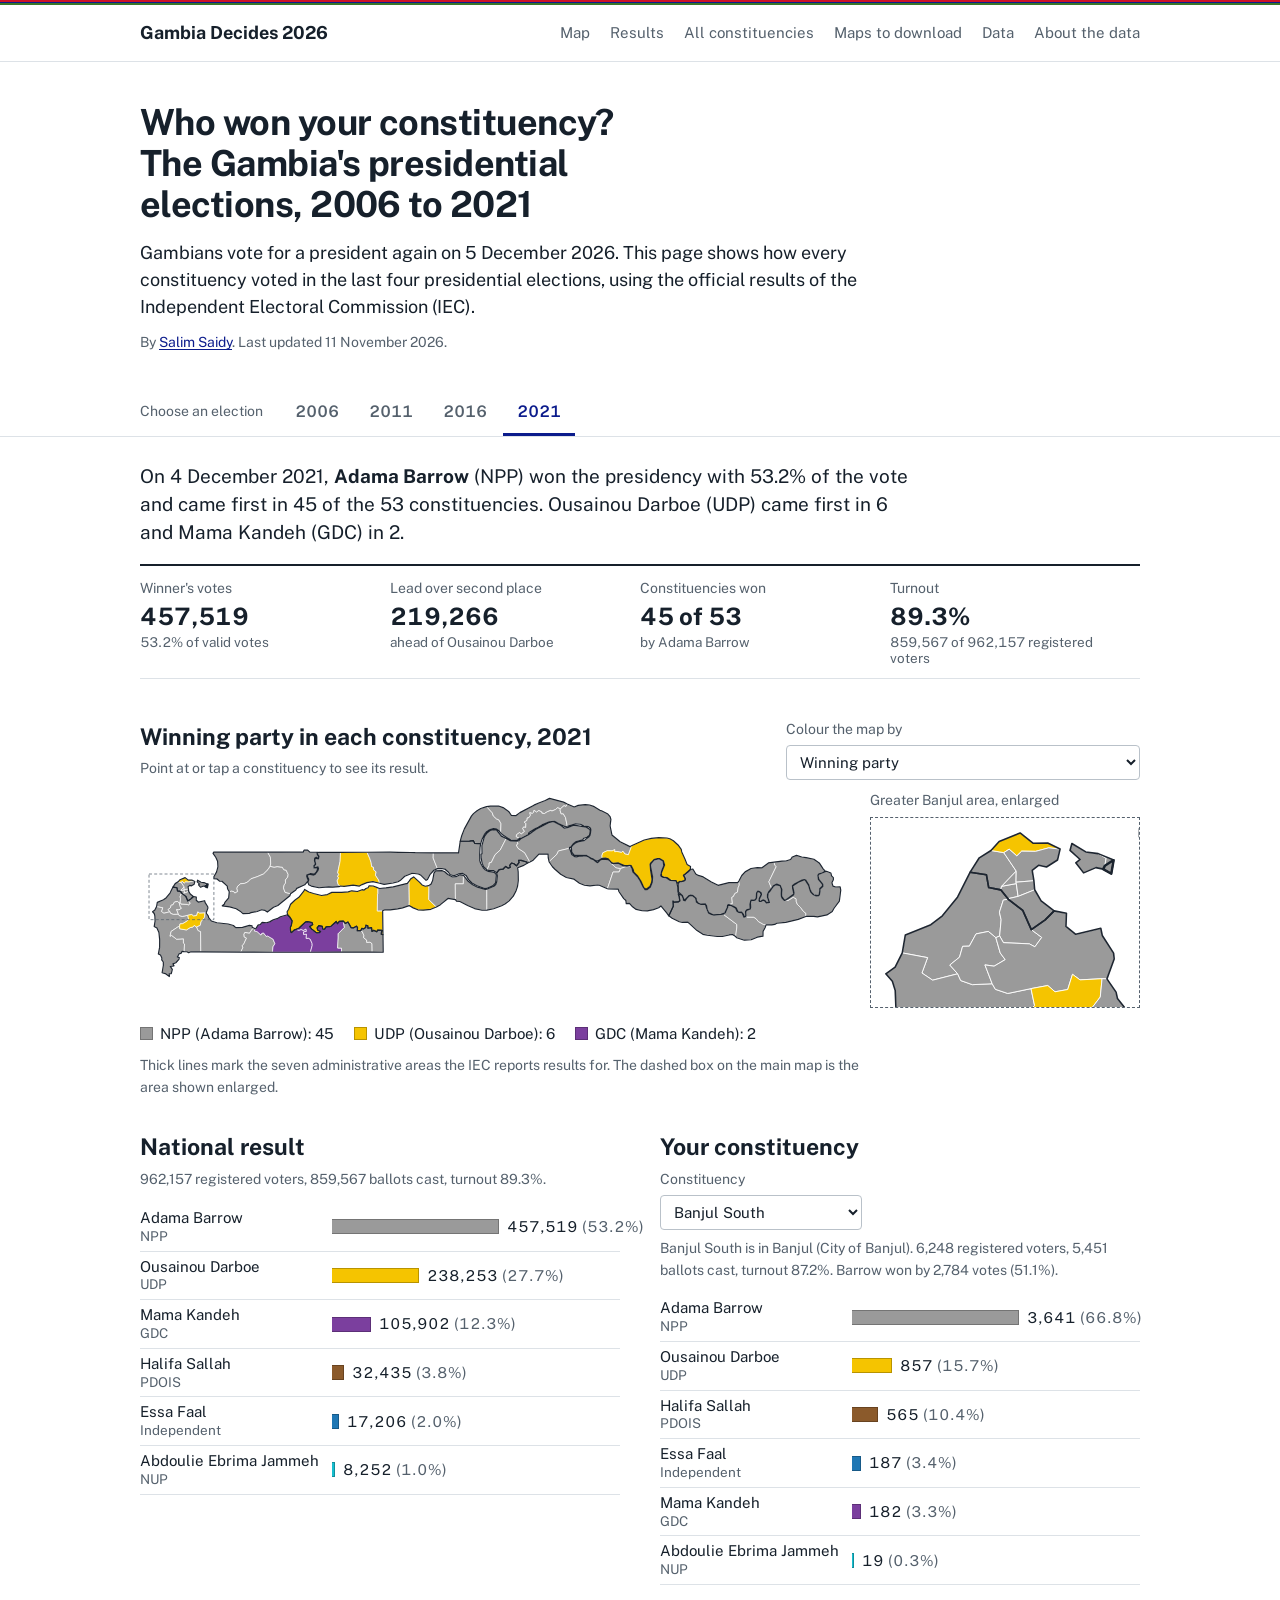
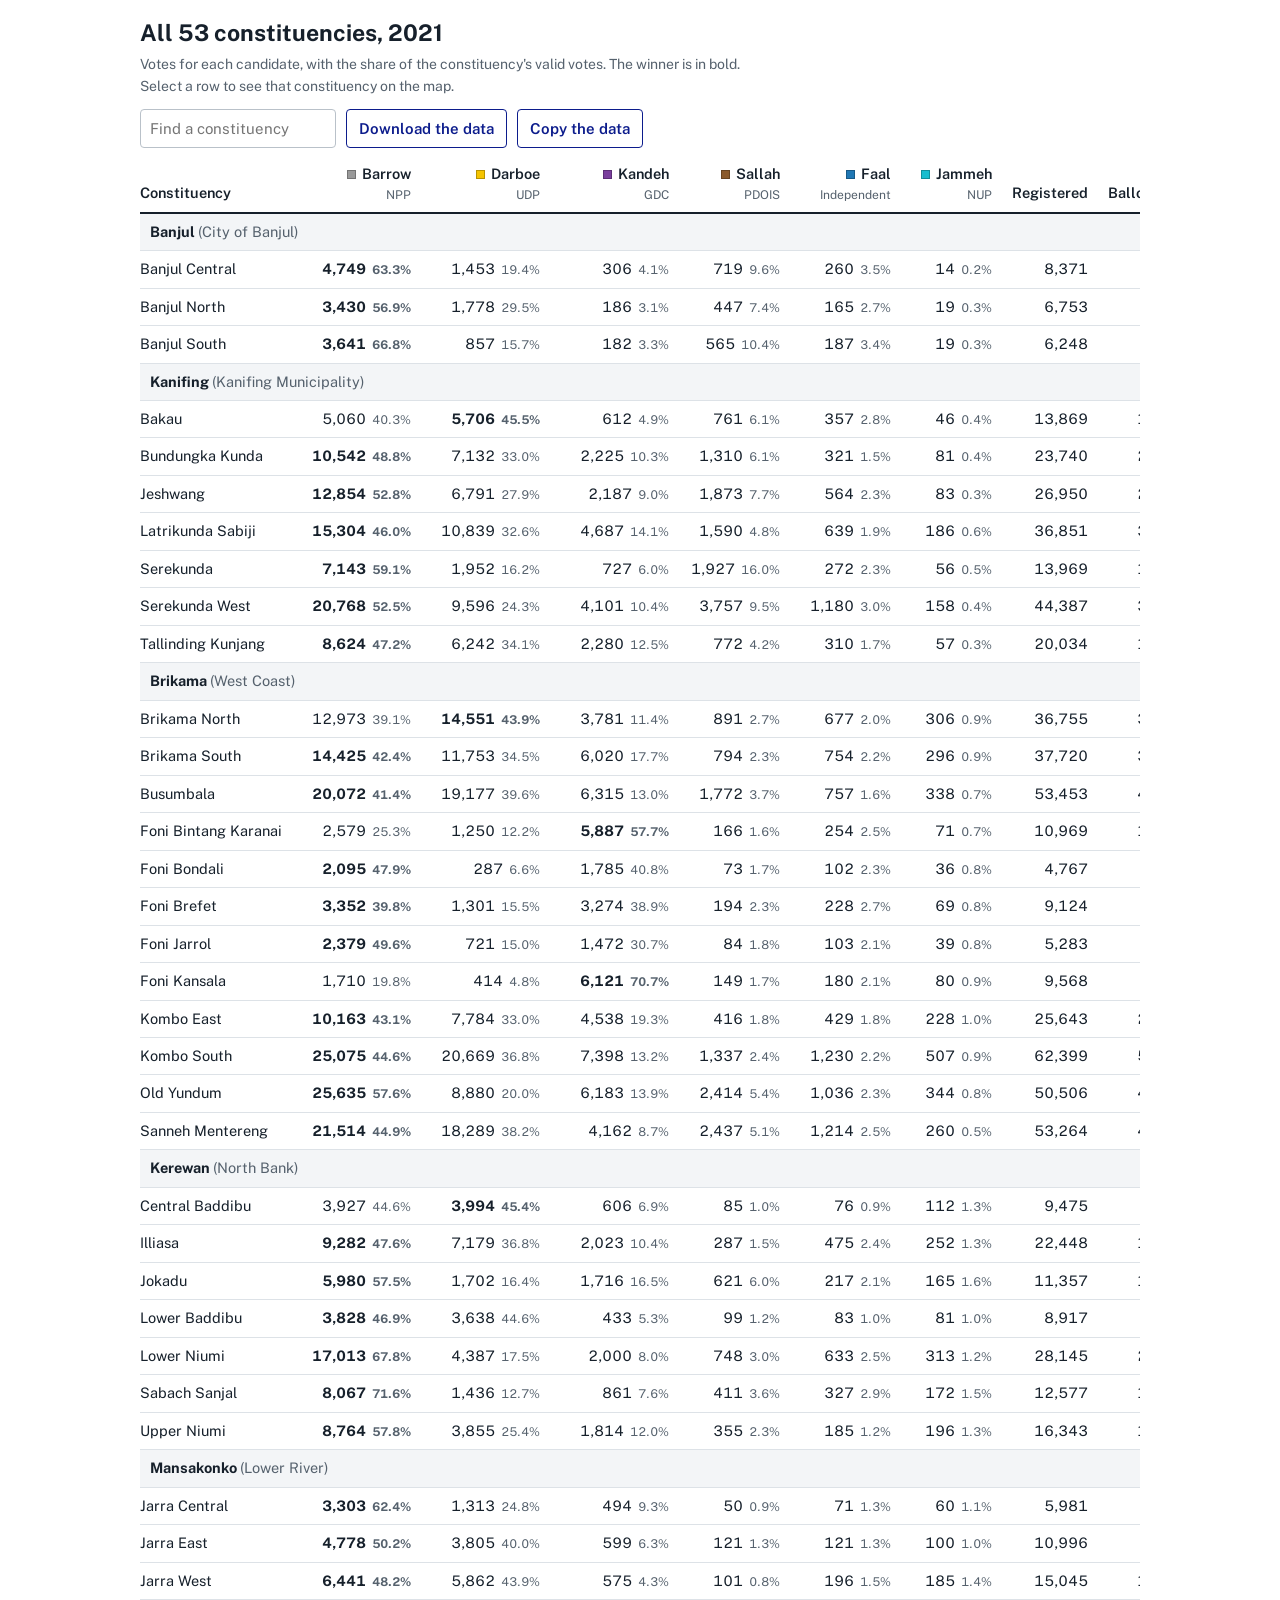
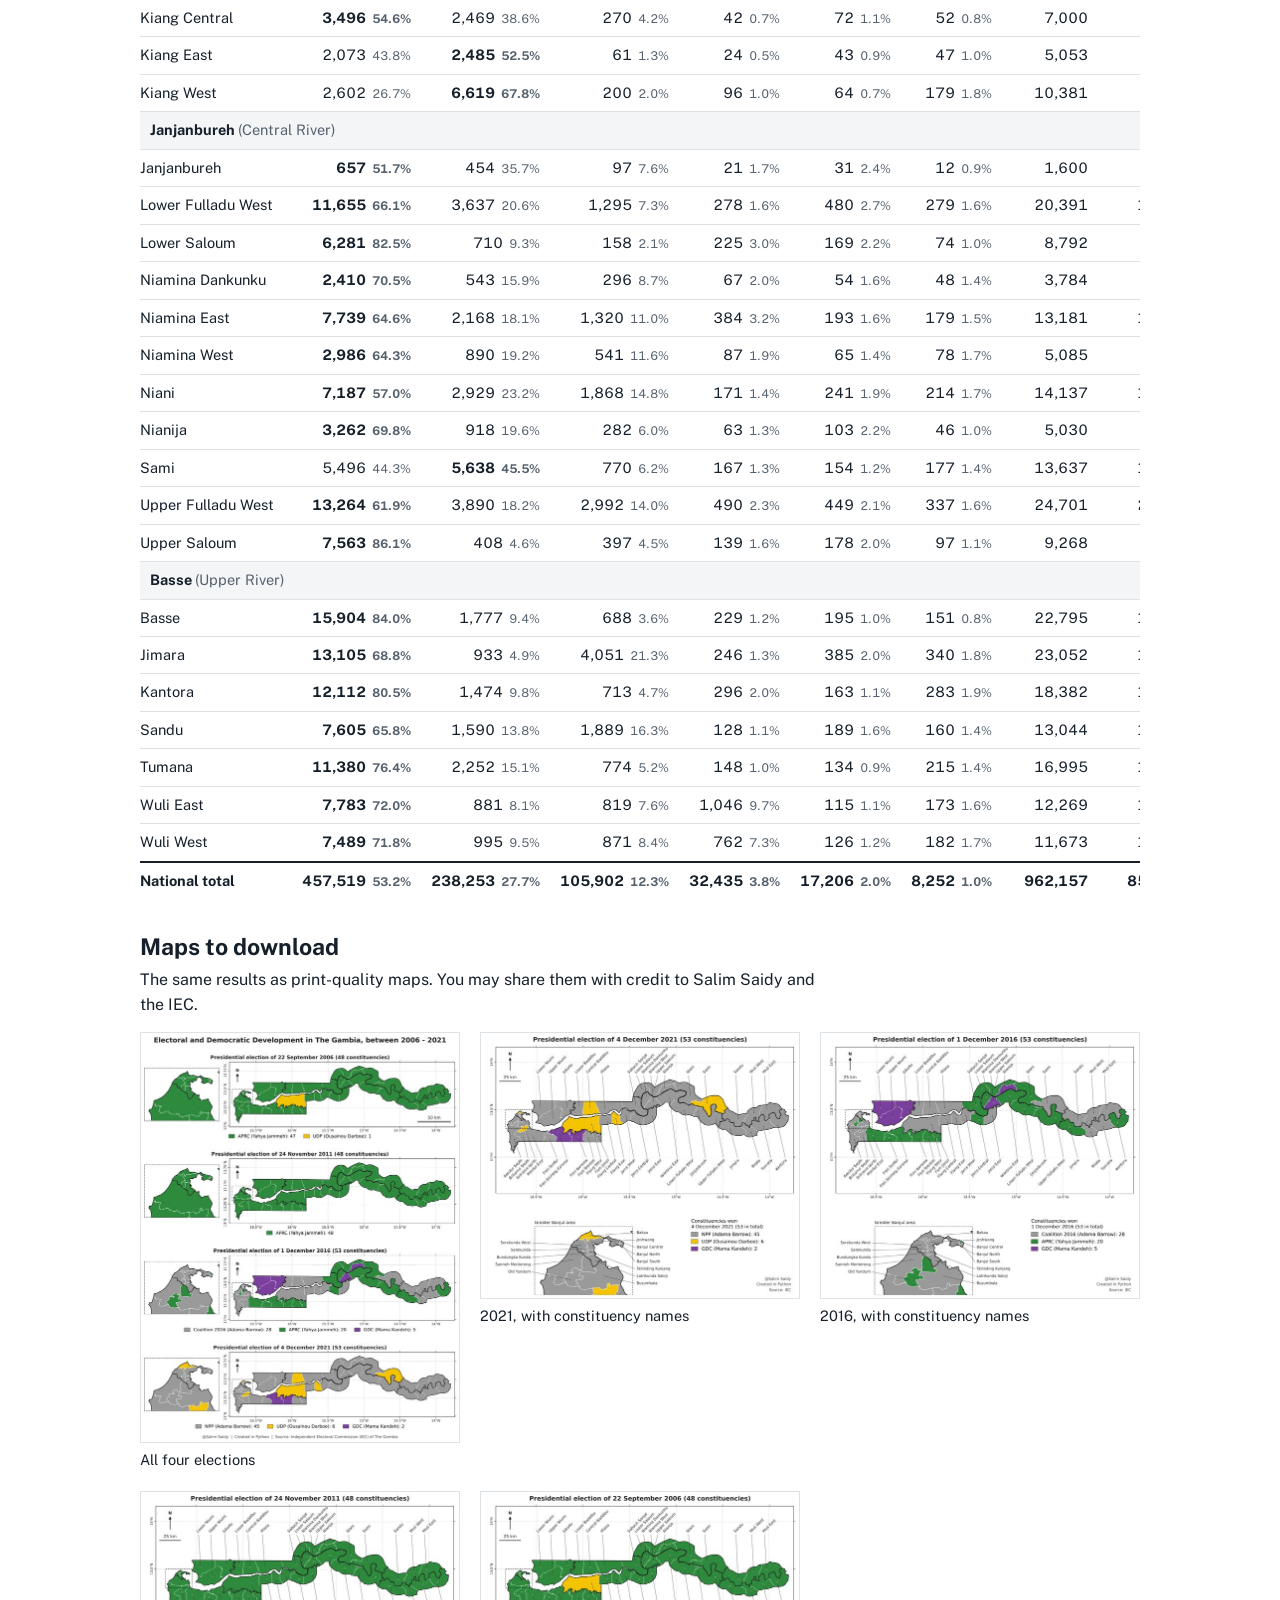
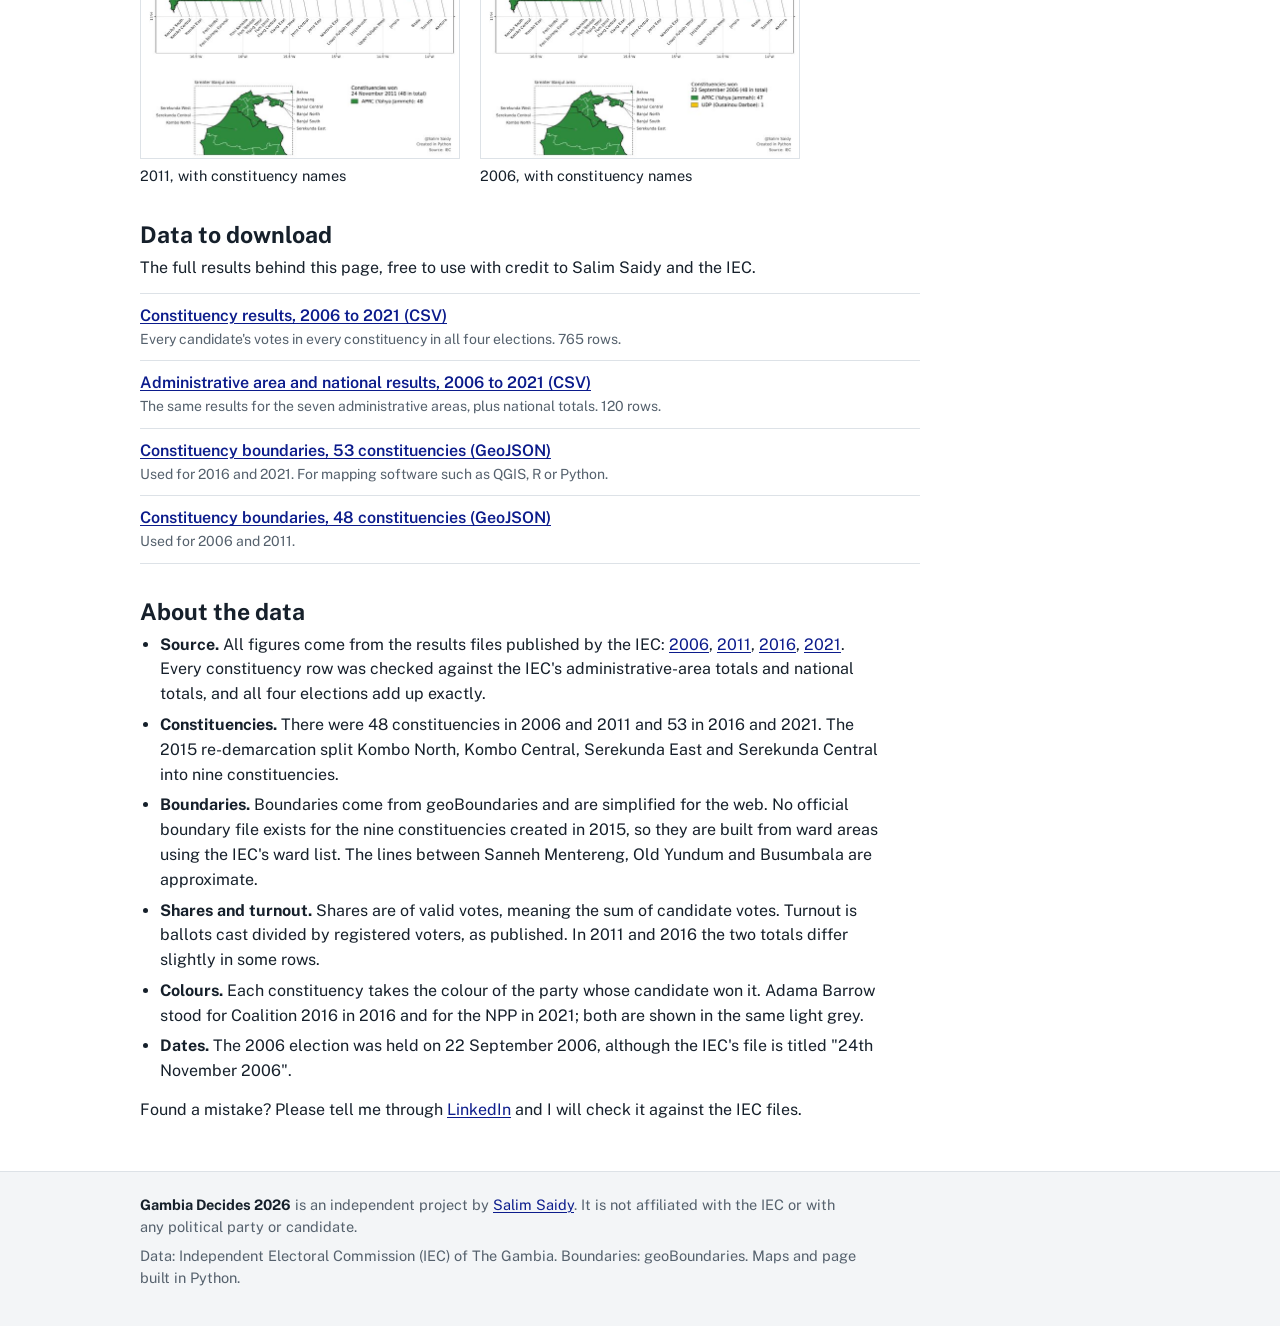
==== gambia-decides/index.html @ 4d5130aa "Add Gambia Decides 2026 project and constituency results site" ====
<!DOCTYPE html>
<html lang="en">
<head>
<meta charset="utf-8">
<meta name="viewport" content="width=device-width, initial-scale=1">
<title>Gambia Decides 2026: constituency results</title>
<meta name="description" content="Who won each constituency in The Gambia's presidential elections of 2006, 2011, 2016 and 2021, with every candidate's votes. Data from the Independent Electoral Commission.">
<meta name="author" content="Salim Saidy">
<meta property="og:type" content="website">
<meta property="og:title" content="Who won your constituency? The Gambia's presidential elections, 2006 to 2021">
<meta property="og:description" content="Interactive map and full results for every constituency in the last four presidential elections. Data from the IEC.">
<meta property="og:url" content="https://salimsaidy.github.io/gambia-decides/">
<meta property="og:image" content="https://salimsaidy.github.io/gambia-decides/social-card.png">
<link rel="canonical" href="https://salimsaidy.github.io/gambia-decides/">
<meta name="twitter:card" content="summary_large_image">
<link rel="icon" href="data:image/svg+xml,%3Csvg xmlns='http://www.w3.org/2000/svg' viewBox='0 0 32 32'%3E%3Crect width='32' height='32' rx='6' fill='%23fff'/%3E%3Crect width='32' height='11' fill='%23CE1126'/%3E%3Crect y='13' width='32' height='6' fill='%230C1C8C'/%3E%3Crect y='21' width='32' height='11' fill='%233A7728'/%3E%3C/svg%3E">
<link rel="preconnect" href="https://fonts.googleapis.com">
<link rel="preconnect" href="https://fonts.gstatic.com" crossorigin>
<link href="https://fonts.googleapis.com/css2?family=Public+Sans:wght@400;500;600;700&display=swap" rel="stylesheet">
<style>
:root{
  /* layout: one left-aligned reading column, 1040px max; the map is the only full-width element; sections are separated by space and headings, not boxes */
  color-scheme:light;
  --paper:#ffffff;
  --ink:#16202b;
  --soft:#55616d;
  --line:#dde2e7;
  --tint:#f3f5f7;
  --blue:#0c1c8c;            /* the blue of the Gambian flag, used for links and controls */
  --q1:#dbe6f6;--q2:#a9c3e8;--q3:#6c97d6;--q4:#2f62b5;--q5:#0c1c8c;
  --font:"Public Sans",system-ui,-apple-system,"Segoe UI",Roboto,Arial,sans-serif;
}
*{box-sizing:border-box}
html{scroll-behavior:smooth}
@media (prefers-reduced-motion:reduce){html{scroll-behavior:auto}}
body{margin:0;background:var(--paper);color:var(--ink);font:16px/1.55 var(--font)}
a{color:var(--blue);text-underline-offset:2px}
a:hover{text-decoration-thickness:2px}
.flag{height:5px;background:linear-gradient(#CE1126 0 33.3%,#fff 33.3% 38.9%,#0C1C8C 38.9% 61.1%,#fff 61.1% 66.7%,#3A7728 66.7%)}
.wrap{max-width:1040px;margin:0 auto;padding:0 20px}
.sitebar{border-bottom:1px solid var(--line)}
.sitebar .wrap{display:flex;flex-wrap:wrap;gap:6px 24px;align-items:center;justify-content:space-between;padding-top:14px;padding-bottom:14px}
.brand{font-weight:700;font-size:18px;color:var(--ink);text-decoration:none}
.sitebar nav{display:flex;flex-wrap:wrap;gap:4px 20px;font-size:15px}
.sitebar nav a{color:var(--soft);text-decoration:none}
.sitebar nav a:hover{color:var(--blue);text-decoration:underline}
header.intro{padding:40px 0 8px}
h1{font-size:36px;line-height:1.14;font-weight:700;letter-spacing:-.015em;margin:0 0 14px;max-width:22ch;text-wrap:balance}
.lede{font-size:18px;line-height:1.5;color:var(--ink);max-width:66ch;margin:0 0 12px}
.byline{font-size:14px;color:var(--soft);margin:0}
h2{font-size:23px;line-height:1.25;font-weight:700;margin:0 0 6px;text-wrap:balance}
h3{font-size:16px;font-weight:700;margin:0 0 2px}
section{padding:34px 0 0}
p{margin:0 0 12px;max-width:70ch}
.small{font-size:14px;color:var(--soft)}
.yearbar{position:sticky;top:0;z-index:20;background:var(--paper);border-bottom:1px solid var(--line);margin-top:26px}
.yearbar .wrap{display:flex;flex-wrap:wrap;align-items:center;gap:4px 18px}
.yearbar .lbl{font-size:14px;color:var(--soft)}
.tabs{display:flex;gap:2px}
.tabs button{font:inherit;font-weight:600;color:var(--soft);background:none;border:0;border-bottom:3px solid transparent;padding:12px 14px 9px;cursor:pointer;font-variant-numeric:tabular-nums}
.tabs button:hover{color:var(--ink)}
.tabs button[aria-pressed="true"]{color:var(--blue);border-bottom-color:var(--blue)}
button:focus-visible,select:focus-visible,input:focus-visible,a:focus-visible,[tabindex]:focus-visible{outline:2px solid var(--blue);outline-offset:2px}
.summary{font-size:19px;line-height:1.45;max-width:64ch;margin:0 0 18px}
.facts{display:grid;grid-template-columns:repeat(4,1fr);gap:0;margin:0 0 6px;border-top:2px solid var(--ink);border-bottom:1px solid var(--line)}
.facts div{padding:12px 16px 12px 0}
.facts dt{font-size:14px;color:var(--soft)}
.facts dd{margin:2px 0 0;font-size:24px;font-weight:700;line-height:1.2;font-variant-numeric:tabular-nums}
.facts dd small{display:block;font-size:13.5px;font-weight:400;color:var(--soft);margin-top:3px}
.maphead{display:flex;flex-wrap:wrap;gap:8px 20px;align-items:end;justify-content:space-between;margin-bottom:10px}
.field label{display:block;font-size:14px;color:var(--soft);margin-bottom:4px}
select,input[type=search]{font:inherit;font-size:15px;color:var(--ink);background:var(--paper);border:1px solid #b9c1c9;border-radius:4px;padding:7px 9px;max-width:100%}
figure{margin:0}
figcaption{font-size:14px;color:var(--soft);margin-top:10px;max-width:80ch}
svg{display:block;width:100%;height:auto}
.con{stroke:#fff;stroke-width:.9;stroke-linejoin:round;cursor:pointer}
.con.dim{opacity:.5}
.con.sel{stroke:var(--ink);stroke-width:2.4}
.areaLine{fill:none;stroke:#1d2530;stroke-width:1.6;stroke-linejoin:round;pointer-events:none}
.insetbox{fill:none;stroke:var(--soft);stroke-width:1;stroke-dasharray:4 3;pointer-events:none}
.maprow{display:grid;grid-template-columns:1fr 270px;gap:20px;align-items:start}
.mapwrap{min-width:0}
.inset{border:1px dashed var(--soft);background:var(--paper)}
.insetcap{font-size:14px;color:var(--soft);margin:0 0 6px}
.legend{display:flex;flex-wrap:wrap;gap:6px 20px;font-size:15px;margin-top:14px;align-items:center}
.sw{display:inline-block;width:13px;height:13px;margin-right:7px;vertical-align:-1px;border:1px solid rgba(0,0,0,.25)}
.dot{display:inline-block;width:9px;height:9px;margin-right:6px;border:1px solid rgba(0,0,0,.25)}
.tip{position:fixed;pointer-events:none;background:var(--paper);border:1px solid #aeb7c0;box-shadow:0 4px 18px rgba(22,32,43,.18);padding:10px 12px;font-size:14px;min-width:230px;max-width:310px;z-index:50;display:none}
.tip b{font-weight:700}
.tip table{border-collapse:collapse;width:100%;margin-top:6px}
.tip td{padding:2px 0;font-variant-numeric:tabular-nums}
.tip td.r{text-align:right;padding-left:12px}
.two{display:grid;grid-template-columns:1fr 1fr;gap:40px}
.bars{margin-top:12px}
.bar{display:grid;grid-template-columns:minmax(130px,38%) 1fr;gap:10px;align-items:center;padding:6px 0;border-bottom:1px solid var(--line)}
.bar .nm{font-size:15px;line-height:1.25}
.bar .nm small{display:block;color:var(--soft);font-size:13.5px}
.bar .tr{display:flex;align-items:center;gap:8px;min-width:0}
.bar .fill{height:15px;min-width:2px;flex:0 0 auto;border:1px solid rgba(0,0,0,.25);border-left:0}
.bar .val{font-size:15px;white-space:nowrap;font-variant-numeric:tabular-nums}
.bar .val span{color:var(--soft)}
.meta{font-size:14px;color:var(--soft);margin-top:8px}
.tools{display:flex;gap:10px;flex-wrap:wrap;align-items:center;margin:12px 0 4px}
.btn{font:inherit;font-size:15px;font-weight:600;color:var(--blue);background:var(--paper);border:1px solid var(--blue);border-radius:4px;padding:7px 12px;cursor:pointer;text-decoration:none;display:inline-block}
.btn:hover{background:var(--tint)}
.tblwrap{overflow-x:auto;margin-top:8px}
table.data{border-collapse:collapse;width:100%;font-size:14.5px}
table.data th,table.data td{padding:7px 10px;text-align:right;border-bottom:1px solid var(--line);white-space:nowrap;font-variant-numeric:tabular-nums}
table.data thead th{font-weight:600;vertical-align:bottom;border-bottom:2px solid var(--ink)}
table.data th small{display:block;font-weight:400;color:var(--soft)}
table.data th:first-child,table.data td:first-child{text-align:left;padding-left:0}
table.data td small{color:var(--soft);margin-left:6px}
table.data tr.grp td{font-weight:700;background:var(--tint);text-align:left;padding-left:10px}
table.data tr.tot td{font-weight:700;border-top:2px solid var(--ink);border-bottom:0}
table.data td.win{font-weight:700}
table.data tbody tr.row{cursor:pointer}
table.data tbody tr.row:hover td{background:var(--tint)}
.gallery{display:grid;grid-template-columns:repeat(3,1fr);gap:20px;margin-top:14px}
.gallery a{display:block;color:var(--ink);text-decoration:none;font-size:14.5px}
.gallery img{display:block;width:100%;height:auto;border:1px solid var(--line);margin-bottom:6px}
.gallery a:hover img{border-color:var(--blue)}
.gallery a:hover span{text-decoration:underline;color:var(--blue)}
.files{list-style:none;margin:12px 0 0;padding:0;border-top:1px solid var(--line);max-width:780px}
.files li{padding:10px 0;border-bottom:1px solid var(--line)}
.files a{font-weight:600}
.files span{display:block;font-size:14px;color:var(--soft)}
.method ul{margin:6px 0 0;padding-left:20px;max-width:74ch}
.method li{margin:6px 0}
footer{margin-top:48px;border-top:1px solid var(--line);background:var(--tint)}
footer .wrap{padding-top:22px;padding-bottom:30px;font-size:14.5px;color:var(--soft)}
footer p{margin:0 0 6px;max-width:80ch}
footer strong{color:var(--ink)}
@media (max-width:820px){
  h1{font-size:28px}
  .lede{font-size:17px}
  .summary{font-size:17px}
  .facts{grid-template-columns:repeat(2,1fr)}
  .facts div:nth-child(n+3){border-top:1px solid var(--line)}
  .two{grid-template-columns:1fr;gap:30px}
  .maprow{grid-template-columns:1fr}
  .mapwrap{overflow-x:auto}
  #map{min-width:700px}
  .inset{max-width:340px}
  .bar{grid-template-columns:1fr;gap:3px}
  .bar .nm small{display:inline;margin-left:6px}
  .gallery{grid-template-columns:repeat(2,1fr)}
  .tabs button{padding:11px 11px 8px}
  .swipe{display:block}
}
.swipe{display:none;font-size:13.5px;color:var(--soft);margin:6px 0 0}
</style>
</head>
<body>
<div class="flag" aria-hidden="true"></div>
<div class="sitebar"><div class="wrap">
  <a class="brand" href="#top">Gambia Decides 2026</a>
  <nav aria-label="Sections"><a href="#map-section">Map</a><a href="#results">Results</a><a href="#table">All constituencies</a><a href="#figures">Maps to download</a><a href="#data">Data</a><a href="#method">About the data</a></nav>
</div></div>

<div class="wrap" id="top">
  <header class="intro">
    <h1>Who won your constituency? The Gambia's presidential elections, 2006 to 2021</h1>
    <p class="lede">Gambians vote for a president again on 5 December 2026. This page shows how every constituency voted in the last four presidential elections, using the official results of the Independent Electoral Commission (IEC).</p>
    <p class="byline">By <a href="https://salimsaidy.github.io/">Salim Saidy</a>. Last updated 11 November 2026.</p>
  </header>
</div>

<div class="yearbar"><div class="wrap">
  <span class="lbl" id="yearlbl">Choose an election</span>
  <div class="tabs" id="years" role="group" aria-labelledby="yearlbl"></div>
</div></div>

<main class="wrap">
  <section id="overview" style="padding-top:26px">
    <p class="summary" id="summary"></p>
    <dl class="facts" id="facts"></dl>
  </section>

  <section id="map-section">
    <div class="maphead">
      <div><h2 id="maptitle"></h2><p class="small" style="margin:0">Point at or tap a constituency to see its result.</p></div>
      <div class="field"><label for="mode">Colour the map by</label><select id="mode"></select></div>
    </div>
    <figure>
      <div class="maprow">
        <div class="mapwrap"><svg id="map" viewBox="0 0 960 262" role="img" aria-label="Map of The Gambia by constituency"></svg><p class="swipe">Swipe sideways to see the whole country.</p></div>
        <div>
          <p class="insetcap">Greater Banjul area, enlarged</p>
          <div class="inset"><svg id="inset" viewBox="0 0 270 190" role="img" aria-label="Enlarged map of the Greater Banjul area"></svg></div>
        </div>
      </div>
      <div class="legend" id="legend"></div>
      <figcaption>Thick lines mark the seven administrative areas the IEC reports results for. The dashed box on the main map is the area shown enlarged.</figcaption>
    </figure>
  </section>

  <section id="results">
    <div class="two">
      <div>
        <h2>National result</h2>
        <div class="meta" id="natmeta"></div>
        <div class="bars" id="natbars"></div>
      </div>
      <div id="conpanel">
        <h2>Your constituency</h2>
        <div class="field" style="margin-top:8px"><label for="consel">Constituency</label><select id="consel"></select></div>
        <div class="meta" id="conmeta"></div>
        <div class="bars" id="conbars"></div>
      </div>
    </div>
  </section>

  <section id="table">
    <h2 id="tbltitle"></h2>
    <p class="small">Votes for each candidate, with the share of the constituency's valid votes. The winner is in bold. Select a row to see that constituency on the map.</p>
    <div class="tools">
      <div class="field"><label for="filter" style="position:absolute;left:-9999px">Find a constituency</label><input type="search" id="filter" placeholder="Find a constituency"></div>
      <a class="btn" href="#data">Download the data</a>
      <button class="btn" id="copy" type="button">Copy the data</button>
    </div>
    <div class="tblwrap"><table class="data" id="tbl"></table></div>
  </section>

  <section id="figures">
    <h2>Maps to download</h2>
    <p>The same results as print-quality maps. You may share them with credit to Salim Saidy and the IEC.</p>
    <div class="gallery">
      <a href="figures/fig_constituency_winners_2006_2021.png" target="_blank" rel="noopener"><img src="figures/thumb_2006_2021.jpg" alt="Four maps of The Gambia showing the winning party in each constituency in 2006, 2011, 2016 and 2021" loading="lazy" width="640" height="823"><span>All four elections</span></a>
      <a href="figures/fig_constituency_map_2021_labelled.png" target="_blank" rel="noopener"><img src="figures/thumb_2021.jpg" alt="Map of the 2021 presidential election with every constituency named" loading="lazy" width="640" height="535"><span>2021, with constituency names</span></a>
      <a href="figures/fig_constituency_map_2016_labelled.png" target="_blank" rel="noopener"><img src="figures/thumb_2016.jpg" alt="Map of the 2016 presidential election with every constituency named" loading="lazy" width="640" height="535"><span>2016, with constituency names</span></a>
      <a href="figures/fig_constituency_map_2011_labelled.png" target="_blank" rel="noopener"><img src="figures/thumb_2011.jpg" alt="Map of the 2011 presidential election with every constituency named" loading="lazy" width="640" height="535"><span>2011, with constituency names</span></a>
      <a href="figures/fig_constituency_map_2006_labelled.png" target="_blank" rel="noopener"><img src="figures/thumb_2006.jpg" alt="Map of the 2006 presidential election with every constituency named" loading="lazy" width="640" height="535"><span>2006, with constituency names</span></a>
    </div>
  </section>

  <section id="data">
    <h2>Data to download</h2>
    <p>The full results behind this page, free to use with credit to Salim Saidy and the IEC.</p>
    <ul class="files">
      <li><a href="data/gambia_presidential_constituency_results_2006_2021.csv" download>Constituency results, 2006 to 2021 (CSV)</a><span>Every candidate's votes in every constituency in all four elections. 765 rows.</span></li>
      <li><a href="data/gambia_presidential_area_results_2006_2021.csv" download>Administrative area and national results, 2006 to 2021 (CSV)</a><span>The same results for the seven administrative areas, plus national totals. 120 rows.</span></li>
      <li><a href="data/gambia_constituencies_53_post2015.geojson" download>Constituency boundaries, 53 constituencies (GeoJSON)</a><span>Used for 2016 and 2021. For mapping software such as QGIS, R or Python.</span></li>
      <li><a href="data/gambia_constituencies_48_pre2015.geojson" download>Constituency boundaries, 48 constituencies (GeoJSON)</a><span>Used for 2006 and 2011.</span></li>
    </ul>
  </section>

  <section id="method" class="method">
    <h2>About the data</h2>
    <ul>
      <li><strong>Source.</strong> All figures come from the results files published by the IEC: <span id="srcs"></span>. Every constituency row was checked against the IEC's administrative-area totals and national totals, and all four elections add up exactly.</li>
      <li><strong>Constituencies.</strong> There were 48 constituencies in 2006 and 2011 and 53 in 2016 and 2021. The 2015 re-demarcation split Kombo North, Kombo Central, Serekunda East and Serekunda Central into nine constituencies.</li>
      <li><strong>Boundaries.</strong> Boundaries come from geoBoundaries and are simplified for the web. No official boundary file exists for the nine constituencies created in 2015, so they are built from ward areas using the IEC's ward list. The lines between Sanneh Mentereng, Old Yundum and Busumbala are approximate.</li>
      <li><strong>Shares and turnout.</strong> Shares are of valid votes, meaning the sum of candidate votes. Turnout is ballots cast divided by registered voters, as published. In 2011 and 2016 the two totals differ slightly in some rows.</li>
      <li><strong>Colours.</strong> Each constituency takes the colour of the party whose candidate won it. Adama Barrow stood for Coalition 2016 in 2016 and for the NPP in 2021; both are shown in the same light grey.</li>
      <li><strong>Dates.</strong> The 2006 election was held on 22 September 2006, although the IEC's file is titled "24th November 2006".</li>
    </ul>
    <p style="margin-top:14px">Found a mistake? Please tell me through <a href="https://www.linkedin.com/in/salim-a-saidy">LinkedIn</a> and I will check it against the IEC files.</p>
  </section>
</main>

<footer><div class="wrap">
  <p><strong>Gambia Decides 2026</strong> is an independent project by <a href="https://salimsaidy.github.io/">Salim Saidy</a>. It is not affiliated with the IEC or with any political party or candidate.</p>
  <p>Data: Independent Electoral Commission (IEC) of The Gambia. Boundaries: geoBoundaries. Maps and page built in Python.</p>
</div></footer>
<div class="tip" id="tip"></div>
<script>
const D = {"2006":{"date":"22 September 2006","file":"https://iec.gm/wp-content/uploads/2023/06/PRESIDENTIAL-ELECTION-RESULTS-24th-NOVEMBER-2006.pdf","cands":[["Yahya Jammeh","APRC"],["Ousainou Darboe","UDP"],["Halifa Sallah","NADD"]],"cons":{"Banjul South":{"a":"Banjul","r":5721,"b":3268,"v":[2279,717,272]},"Banjul North":{"a":"Banjul","r":5556,"b":3182,"v":[2143,848,191]},"Banjul Central":{"a":"Banjul","r":8615,"b":4996,"v":[3486,1174,336]},"Bakau":{"a":"Kanifing","r":14569,"b":8763,"v":[4686,3788,289]},"Serekunda West":{"a":"Kanifing","r":28419,"b":15262,"v":[10290,3761,1211]},"Serekunda East":{"a":"Kanifing","r":32623,"b":19266,"v":[12460,5820,986]},"Serekunda Central":{"a":"Kanifing","r":30966,"b":18485,"v":[11395,4908,2182]},"Jeshwang":{"a":"Kanifing","r":22437,"b":12713,"v":[8659,3219,835]},"Foni Jarrol":{"a":"Brikama","r":3705,"b":2056,"v":[1801,193,62]},"Foni Brefet":{"a":"Brikama","r":6611,"b":4422,"v":[3876,479,67]},"Foni Bintang Karanai":{"a":"Brikama","r":7894,"b":5126,"v":[4753,328,45]},"Foni Bondali":{"a":"Brikama","r":3767,"b":2293,"v":[2206,64,23]},"Foni Kansala":{"a":"Brikama","r":7623,"b":4609,"v":[4543,53,13]},"Kombo East":{"a":"Brikama","r":16006,"b":10966,"v":[8344,2271,351]},"Kombo South":{"a":"Brikama","r":25699,"b":17349,"v":[12540,4099,710]},"Kombo Central":{"a":"Brikama","r":34410,"b":21485,"v":[14187,6526,772]},"Kombo North":{"a":"Brikama","r":57960,"b":36327,"v":[25581,9134,1612]},"Lower Niumi":{"a":"Kerewan","r":19971,"b":11128,"v":[8698,1750,680]},"Upper Niumi":{"a":"Kerewan","r":12530,"b":7801,"v":[5903,1287,611]},"Jokadu":{"a":"Kerewan","r":10259,"b":6067,"v":[5002,706,359]},"Lower Baddibu":{"a":"Kerewan","r":9797,"b":5637,"v":[3601,1835,201]},"Central Baddibu":{"a":"Kerewan","r":11394,"b":6109,"v":[4060,1874,175]},"Illiasa":{"a":"Kerewan","r":18468,"b":10191,"v":[7487,2377,327]},"Sabach Sanjal":{"a":"Kerewan","r":12160,"b":7394,"v":[5982,1004,408]},"Jarra West":{"a":"Mansakonko","r":16581,"b":9594,"v":[5390,4044,160]},"Jarra Central":{"a":"Mansakonko","r":4532,"b":2424,"v":[1703,666,55]},"Jarra East":{"a":"Mansakonko","r":9430,"b":4465,"v":[2789,1563,113]},"Kiang East":{"a":"Mansakonko","r":6037,"b":3482,"v":[2180,1251,51]},"Kiang Central":{"a":"Mansakonko","r":6246,"b":3448,"v":[2080,1317,51]},"Kiang West":{"a":"Mansakonko","r":9153,"b":5352,"v":[2057,3133,162]},"Janjanbureh":{"a":"Janjanbureh","r":1651,"b":897,"v":[589,292,16]},"Niamina West":{"a":"Janjanbureh","r":4160,"b":2400,"v":[1421,836,143]},"Niamina East":{"a":"Janjanbureh","r":10324,"b":6178,"v":[4377,1557,244]},"Niamina Dankunku":{"a":"Janjanbureh","r":3574,"b":2055,"v":[1397,428,230]},"Lower Fulladu West":{"a":"Janjanbureh","r":17466,"b":9836,"v":[5973,3014,849]},"Upper Fulladu West":{"a":"Janjanbureh","r":22611,"b":10895,"v":[6846,3518,531]},"Lower Saloum":{"a":"Janjanbureh","r":8112,"b":5028,"v":[3592,1272,164]},"Upper Saloum":{"a":"Janjanbureh","r":11148,"b":6918,"v":[4102,2663,153]},"Niani":{"a":"Janjanbureh","r":11376,"b":6344,"v":[4212,1812,320]},"Nianija":{"a":"Janjanbureh","r":4601,"b":3043,"v":[2057,921,65]},"Sami":{"a":"Janjanbureh","r":11908,"b":7150,"v":[3668,3214,268]},"Jimara":{"a":"Basse","r":18388,"b":9493,"v":[6084,3135,274]},"Basse":{"a":"Basse","r":17545,"b":8859,"v":[5734,2811,314]},"Tumana":{"a":"Basse","r":15283,"b":8378,"v":[4905,3147,326]},"Kantora":{"a":"Basse","r":17924,"b":9504,"v":[7412,1826,266]},"Sandu":{"a":"Basse","r":12574,"b":7584,"v":[4793,1979,812]},"Wuli West":{"a":"Basse","r":11701,"b":7865,"v":[3593,1190,3082]},"Wuli East":{"a":"Basse","r":10851,"b":6598,"v":[3488,1004,2106]}}},"2011":{"date":"24 November 2011","file":"https://iec.gm/wp-content/uploads/2023/06/PRESIDENTIAL-ELECTION-RESULTS-24th-NOVEMBER-2011.pdf","cands":[["Yahya Jammeh","APRC"],["Ousainou Darboe","UDP"],["Hamat Bah","Independent (United Front)"]],"cons":{"Banjul South":{"a":"Banjul","r":6213,"b":4994,"v":[3562,801,631]},"Banjul North":{"a":"Banjul","r":6438,"b":5249,"v":[3649,1110,490]},"Banjul Central":{"a":"Banjul","r":8527,"b":7173,"v":[5550,998,625]},"Bakau":{"a":"Kanifing","r":15921,"b":13621,"v":[8260,4292,1069]},"Jeshwang":{"a":"Kanifing","r":30147,"b":24645,"v":[16105,5590,2950]},"Serekunda West":{"a":"Kanifing","r":44269,"b":35273,"v":[23779,6520,4974]},"Serekunda East":{"a":"Kanifing","r":54904,"b":44494,"v":[27992,11352,5150]},"Serekunda Central":{"a":"Kanifing","r":42510,"b":33761,"v":[20754,7873,5134]},"Foni Jarrol":{"a":"Brikama","r":3146,"b":2745,"v":[2379,139,227]},"Foni Brefet":{"a":"Brikama","r":7577,"b":6858,"v":[6218,315,325]},"Foni Bintang Karanai":{"a":"Brikama","r":7776,"b":7244,"v":[6811,247,186]},"Foni Bondali":{"a":"Brikama","r":3449,"b":3153,"v":[3047,28,78]},"Foni Kansala":{"a":"Brikama","r":6905,"b":6289,"v":[6194,36,59]},"Kombo East":{"a":"Brikama","r":18858,"b":16810,"v":[13749,1967,1092]},"Kombo South":{"a":"Brikama","r":40937,"b":35378,"v":[24949,6974,3434]},"Kombo Central":{"a":"Brikama","r":53956,"b":45799,"v":[31503,9817,4462]},"Kombo North":{"a":"Brikama","r":110132,"b":91029,"v":[61173,18415,11404]},"Lower Niumi":{"a":"Kerewan","r":21275,"b":18056,"v":[14666,1548,1842]},"Upper Niumi":{"a":"Kerewan","r":12721,"b":11165,"v":[9020,1029,1116]},"Jokadu":{"a":"Kerewan","r":9195,"b":8047,"v":[6459,815,773]},"Lower Baddibu":{"a":"Kerewan","r":8838,"b":7369,"v":[4921,1801,647]},"Central Baddibu":{"a":"Kerewan","r":8894,"b":7444,"v":[5096,1713,635]},"Illiasa":{"a":"Kerewan","r":19380,"b":15275,"v":[11589,2811,875]},"Sabach Sanjal":{"a":"Kerewan","r":10368,"b":8733,"v":[7317,505,907]},"Jarra West":{"a":"Mansakonko","r":13592,"b":11031,"v":[7394,2923,714]},"Jarra East":{"a":"Mansakonko","r":7295,"b":5902,"v":[4405,1056,441]},"Jarra Central":{"a":"Mansakonko","r":3950,"b":3345,"v":[2705,354,286]},"Kiang West":{"a":"Mansakonko","r":9330,"b":8360,"v":[5947,2234,179]},"Kiang East":{"a":"Mansakonko","r":4031,"b":3412,"v":[2487,852,73]},"Kiang Central":{"a":"Mansakonko","r":5476,"b":4724,"v":[3331,1033,360]},"Janjanbureh":{"a":"Janjanbureh","r":1715,"b":1306,"v":[1050,202,54]},"Niani":{"a":"Janjanbureh","r":11893,"b":9721,"v":[7213,1502,1003]},"Nianija":{"a":"Janjanbureh","r":4162,"b":3455,"v":[2239,143,1072]},"Niamina West":{"a":"Janjanbureh","r":3499,"b":2941,"v":[1967,280,694]},"Niamina East":{"a":"Janjanbureh","r":9399,"b":7952,"v":[6525,595,832]},"Niamina Dankunku":{"a":"Janjanbureh","r":2755,"b":2297,"v":[1773,102,422]},"Lower Fulladu West":{"a":"Janjanbureh","r":18106,"b":14655,"v":[11347,2086,1222]},"Upper Fulladu West":{"a":"Janjanbureh","r":21886,"b":17780,"v":[13202,3153,1419]},"Lower Saloum":{"a":"Janjanbureh","r":7712,"b":6421,"v":[4543,204,1670]},"Upper Saloum":{"a":"Janjanbureh","r":9135,"b":7671,"v":[4765,98,2808]},"Sami":{"a":"Janjanbureh","r":10119,"b":8626,"v":[5099,2697,830]},"Basse":{"a":"Basse","r":18799,"b":13716,"v":[10762,1697,1257]},"Jimara":{"a":"Basse","r":19273,"b":14379,"v":[11612,1522,1223]},"Tumana":{"a":"Basse","r":14263,"b":11399,"v":[8601,1895,903]},"Kantora":{"a":"Basse","r":17127,"b":13103,"v":[11478,854,771]},"Sandu":{"a":"Basse","r":11403,"b":9023,"v":[6955,835,1233]},"Wuli West":{"a":"Basse","r":9507,"b":7980,"v":[5346,620,2014]},"Wuli East":{"a":"Basse","r":10166,"b":8101,"v":[5062,544,2495]}}},"2016":{"date":"1 December 2016","file":"https://iec.gm/wp-content/uploads/2025/07/Presidential-Election-Results-1st-December-2016.pdf","cands":[["Adama Barrow","Coalition 2016"],["Yahya Jammeh","APRC"],["Mama Kandeh","GDC"]],"cons":{"Banjul South":{"a":"Banjul","r":6258,"b":3515,"v":[1813,1350,352]},"Banjul Central":{"a":"Banjul","r":9371,"b":5882,"v":[2670,2808,404]},"Banjul North":{"a":"Banjul","r":7102,"b":3974,"v":[2156,1546,272]},"Bakau":{"a":"Kanifing","r":17148,"b":10764,"v":[6550,3547,667]},"Jeshwang":{"a":"Kanifing","r":31857,"b":18074,"v":[9196,7002,1876]},"Serekunda West":{"a":"Kanifing","r":46502,"b":24850,"v":[12029,10422,2499]},"Serekunda":{"a":"Kanifing","r":14701,"b":7784,"v":[3993,2895,895]},"Bundungka Kunda":{"a":"Kanifing","r":31065,"b":17273,"v":[9021,6698,1552]},"Latrikunda Sabiji":{"a":"Kanifing","r":33970,"b":19591,"v":[8684,8507,2398]},"Tallinding Kunjang":{"a":"Kanifing","r":24714,"b":13676,"v":[6634,5802,1240]},"Foni Jarrol":{"a":"Brikama","r":3926,"b":2737,"v":[435,1885,416]},"Foni Brefet":{"a":"Brikama","r":8455,"b":5694,"v":[1105,4217,372]},"Foni Bintang Karanai":{"a":"Brikama","r":9073,"b":6727,"v":[798,5694,255]},"Foni Bondali":{"a":"Brikama","r":4104,"b":2873,"v":[193,2341,339]},"Foni Kansala":{"a":"Brikama","r":8245,"b":6000,"v":[343,5554,103]},"Kombo East":{"a":"Brikama","r":21626,"b":14670,"v":[6204,6976,1486]},"Kombo South":{"a":"Brikama","r":45152,"b":24825,"v":[13689,8603,2514]},"Brikama North":{"a":"Brikama","r":29369,"b":18194,"v":[10210,6066,2025]},"Brikama South":{"a":"Brikama","r":30814,"b":19509,"v":[8712,8678,2119]},"Sanneh Mentereng":{"a":"Brikama","r":39618,"b":23400,"v":[13143,7659,2591]},"Old Yundum":{"a":"Brikama","r":44131,"b":25141,"v":[8236,9545,7342]},"Busumbala":{"a":"Brikama","r":36602,"b":23511,"v":[11755,9662,2094]},"Lower Niumi":{"a":"Kerewan","r":23935,"b":14943,"v":[4260,4492,6191]},"Upper Niumi":{"a":"Kerewan","r":14536,"b":9776,"v":[3350,2309,4117]},"Jokadu":{"a":"Kerewan","r":10725,"b":7116,"v":[1502,2022,3588]},"Lower Baddibu":{"a":"Kerewan","r":9782,"b":6073,"v":[4002,905,1166]},"Central Baddibu":{"a":"Kerewan","r":9672,"b":6058,"v":[3049,1474,1535]},"Illiasa":{"a":"Kerewan","r":20826,"b":11929,"v":[5606,3450,2868]},"Sabach Sanjal":{"a":"Kerewan","r":12241,"b":7815,"v":[1577,3664,2574]},"Jarra West":{"a":"Mansakonko","r":14941,"b":8444,"v":[4648,2385,1409]},"Jarra East":{"a":"Mansakonko","r":8609,"b":4962,"v":[2658,1002,1301]},"Jarra Central":{"a":"Mansakonko","r":4820,"b":2868,"v":[835,1300,721]},"Kiang West":{"a":"Mansakonko","r":10343,"b":6804,"v":[4972,1415,417]},"Kiang East":{"a":"Mansakonko","r":4483,"b":3002,"v":[1624,933,445]},"Kiang Central":{"a":"Mansakonko","r":6002,"b":3458,"v":[1739,961,755]},"Janjanbureh":{"a":"Janjanbureh","r":1980,"b":1060,"v":[359,643,58]},"Niani":{"a":"Janjanbureh","r":13593,"b":8549,"v":[2673,3260,2613]},"Nianija":{"a":"Janjanbureh","r":4974,"b":3314,"v":[565,1228,1519]},"Niamina West":{"a":"Janjanbureh","r":4375,"b":3053,"v":[752,775,1526]},"Niamina East":{"a":"Janjanbureh","r":11151,"b":7333,"v":[2109,2908,2316]},"Niamina Dankunku":{"a":"Janjanbureh","r":3574,"b":2501,"v":[690,1003,808]},"Lower Fulladu West":{"a":"Janjanbureh","r":20414,"b":11413,"v":[3198,6065,2145]},"Upper Fulladu West":{"a":"Janjanbureh","r":24678,"b":12489,"v":[4132,5843,2506]},"Lower Saloum":{"a":"Janjanbureh","r":9253,"b":5730,"v":[1966,2145,1617]},"Upper Saloum":{"a":"Janjanbureh","r":11042,"b":6705,"v":[2157,2974,1574]},"Sami":{"a":"Janjanbureh","r":11641,"b":7899,"v":[3614,3384,899]},"Basse":{"a":"Basse","r":20655,"b":10257,"v":[4402,4384,1467]},"Jimara":{"a":"Basse","r":21434,"b":10666,"v":[2439,5009,3207]},"Tumana":{"a":"Basse","r":16966,"b":10127,"v":[5202,3365,1560]},"Kantora":{"a":"Basse","r":19146,"b":9399,"v":[2570,5215,1607]},"Sandu":{"a":"Basse","r":13167,"b":7777,"v":[3584,2823,1369]},"Wuli West":{"a":"Basse","r":11632,"b":7870,"v":[5006,2058,803]},"Wuli East":{"a":"Basse","r":12185,"b":7813,"v":[4899,1636,1276]}}},"2021":{"date":"4 December 2021","file":"https://iec.gm/wp-content/uploads/2025/07/Presidential-Election-Results-4th-December-2021.pdf","cands":[["Adama Barrow","NPP"],["Ousainou Darboe","UDP"],["Mama Kandeh","GDC"],["Halifa Sallah","PDOIS"],["Essa Faal","Independent"],["Abdoulie Ebrima Jammeh","NUP"]],"cons":{"Banjul South":{"a":"Banjul","r":6248,"b":5451,"v":[3641,857,182,565,187,19]},"Banjul Central":{"a":"Banjul","r":8371,"b":7501,"v":[4749,1453,306,719,260,14]},"Banjul North":{"a":"Banjul","r":6753,"b":6025,"v":[3430,1778,186,447,165,19]},"Latrikunda Sabiji":{"a":"Kanifing","r":36851,"b":33245,"v":[15304,10839,4687,1590,639,186]},"Tallinding Kunjang":{"a":"Kanifing","r":20034,"b":18285,"v":[8624,6242,2280,772,310,57]},"Bundungka Kunda":{"a":"Kanifing","r":23740,"b":21611,"v":[10542,7132,2225,1310,321,81]},"Serekunda":{"a":"Kanifing","r":13969,"b":12077,"v":[7143,1952,727,1927,272,56]},"Serekunda West":{"a":"Kanifing","r":44387,"b":39560,"v":[20768,9596,4101,3757,1180,158]},"Jeshwang":{"a":"Kanifing","r":26950,"b":24352,"v":[12854,6791,2187,1873,564,83]},"Bakau":{"a":"Kanifing","r":13869,"b":12542,"v":[5060,5706,612,761,357,46]},"Sanneh Mentereng":{"a":"Brikama","r":53264,"b":47876,"v":[21514,18289,4162,2437,1214,260]},"Old Yundum":{"a":"Brikama","r":50506,"b":44492,"v":[25635,8880,6183,2414,1036,344]},"Busumbala":{"a":"Brikama","r":53453,"b":48431,"v":[20072,19177,6315,1772,757,338]},"Kombo South":{"a":"Brikama","r":62399,"b":56216,"v":[25075,20669,7398,1337,1230,507]},"Brikama North":{"a":"Brikama","r":36755,"b":33179,"v":[12973,14551,3781,891,677,306]},"Brikama South":{"a":"Brikama","r":37720,"b":34042,"v":[14425,11753,6020,794,754,296]},"Kombo East":{"a":"Brikama","r":25643,"b":23558,"v":[10163,7784,4538,416,429,228]},"Foni Brefet":{"a":"Brikama","r":9124,"b":8418,"v":[3352,1301,3274,194,228,69]},"Foni Bintang Karanai":{"a":"Brikama","r":10969,"b":10207,"v":[2579,1250,5887,166,254,71]},"Foni Kansala":{"a":"Brikama","r":9568,"b":8654,"v":[1710,414,6121,149,180,80]},"Foni Bondali":{"a":"Brikama","r":4767,"b":4378,"v":[2095,287,1785,73,102,36]},"Foni Jarrol":{"a":"Brikama","r":5283,"b":4798,"v":[2379,721,1472,84,103,39]},"Lower Niumi":{"a":"Kerewan","r":28145,"b":25094,"v":[17013,4387,2000,748,633,313]},"Upper Niumi":{"a":"Kerewan","r":16343,"b":15169,"v":[8764,3855,1814,355,185,196]},"Jokadu":{"a":"Kerewan","r":11357,"b":10401,"v":[5980,1702,1716,621,217,165]},"Lower Baddibu":{"a":"Kerewan","r":8917,"b":8162,"v":[3828,3638,433,99,83,81]},"Central Baddibu":{"a":"Kerewan","r":9475,"b":8800,"v":[3927,3994,606,85,76,112]},"Illiasa":{"a":"Kerewan","r":22448,"b":19498,"v":[9282,7179,2023,287,475,252]},"Sabach Sanjal":{"a":"Kerewan","r":12577,"b":11274,"v":[8067,1436,861,411,327,172]},"Jarra West":{"a":"Mansakonko","r":15045,"b":13360,"v":[6441,5862,575,101,196,185]},"Jarra Central":{"a":"Mansakonko","r":5981,"b":5291,"v":[3303,1313,494,50,71,60]},"Jarra East":{"a":"Mansakonko","r":10996,"b":9524,"v":[4778,3805,599,121,121,100]},"Kiang East":{"a":"Mansakonko","r":5053,"b":4733,"v":[2073,2485,61,24,43,47]},"Kiang Central":{"a":"Mansakonko","r":7000,"b":6401,"v":[3496,2469,270,42,72,52]},"Kiang West":{"a":"Mansakonko","r":10381,"b":9760,"v":[2602,6619,200,96,64,179]},"Niamina Dankunku":{"a":"Janjanbureh","r":3784,"b":3418,"v":[2410,543,296,67,54,48]},"Niamina West":{"a":"Janjanbureh","r":5085,"b":4647,"v":[2986,890,541,87,65,78]},"Niamina East":{"a":"Janjanbureh","r":13181,"b":11983,"v":[7739,2168,1320,384,193,179]},"Lower Fulladu West":{"a":"Janjanbureh","r":20391,"b":17624,"v":[11655,3637,1295,278,480,279]},"Janjanbureh":{"a":"Janjanbureh","r":1600,"b":1272,"v":[657,454,97,21,31,12]},"Upper Fulladu West":{"a":"Janjanbureh","r":24701,"b":21422,"v":[13264,3890,2992,490,449,337]},"Lower Saloum":{"a":"Janjanbureh","r":8792,"b":7617,"v":[6281,710,158,225,169,74]},"Upper Saloum":{"a":"Janjanbureh","r":9268,"b":8782,"v":[7563,408,397,139,178,97]},"Nianija":{"a":"Janjanbureh","r":5030,"b":4674,"v":[3262,918,282,63,103,46]},"Niani":{"a":"Janjanbureh","r":14137,"b":12610,"v":[7187,2929,1868,171,241,214]},"Sami":{"a":"Janjanbureh","r":13637,"b":12402,"v":[5496,5638,770,167,154,177]},"Jimara":{"a":"Basse","r":23052,"b":19060,"v":[13105,933,4051,246,385,340]},"Basse":{"a":"Basse","r":22795,"b":18944,"v":[15904,1777,688,229,195,151]},"Tumana":{"a":"Basse","r":16995,"b":14903,"v":[11380,2252,774,148,134,215]},"Kantora":{"a":"Basse","r":18382,"b":15041,"v":[12112,1474,713,296,163,283]},"Sandu":{"a":"Basse","r":13044,"b":11561,"v":[7605,1590,1889,128,189,160]},"Wuli West":{"a":"Basse","r":11673,"b":10425,"v":[7489,995,871,762,126,182]},"Wuli East":{"a":"Basse","r":12269,"b":10817,"v":[7783,881,819,1046,115,173]}}}};
const GEO = {48: {"type":"FeatureCollection","features":[{"type":"Feature","geometry":{"type":"Polygon","coordinates":[[[-16.5884,13.4632],[-16.6016,13.4649],[-16.6164,13.4736],[-16.6184,13.4665],[-16.6039,13.4433],[-16.5908,13.4487],[-16.5831,13.4472],[-16.5813,13.4505],[-16.5799,13.4585],[-16.5884,13.4632]]]},"properties":{"constituency":"Banjul North","administrative_area":"Banjul"}},{"type":"Feature","geometry":{"type":"Polygon","coordinates":[[[-16.5813,13.4505],[-16.5719,13.4565],[-16.5884,13.4632],[-16.5799,13.4585],[-16.5813,13.4505]]]},"properties":{"constituency":"Banjul Central","administrative_area":"Banjul"}},{"type":"Feature","geometry":{"type":"Polygon","coordinates":[[[-16.5831,13.4472],[-16.5745,13.4424],[-16.5719,13.4565],[-16.5813,13.4505],[-16.5831,13.4472]]]},"properties":{"constituency":"Banjul South","administrative_area":"Banjul"}},{"type":"Feature","geometry":{"type":"Polygon","coordinates":[[[-16.7024,13.4665],[-16.7148,13.4589],[-16.7246,13.444],[-16.7072,13.4413],[-16.7048,13.4281],[-16.692,13.4257],[-16.6897,13.4344],[-16.6756,13.4451],[-16.6888,13.4642],[-16.7024,13.4665]]]},"properties":{"constituency":"Serekunda West","administrative_area":"Kanifing"}},{"type":"Feature","geometry":{"type":"Polygon","coordinates":[[[-16.692,13.4257],[-16.6843,13.4166],[-16.6736,13.4189],[-16.6758,13.4336],[-16.6756,13.4451],[-16.6897,13.4344],[-16.692,13.4257]]]},"properties":{"constituency":"Serekunda Central","administrative_area":"Kanifing"}},{"type":"Feature","geometry":{"type":"Polygon","coordinates":[[[-16.6888,13.4642],[-16.6831,13.4678],[-16.6749,13.4608],[-16.6698,13.4657],[-16.6549,13.4655],[-16.6411,13.4691],[-16.6289,13.4679],[-16.6421,13.4742],[-16.6574,13.4738],[-16.6715,13.4845],[-16.6937,13.4758],[-16.7024,13.4665],[-16.6888,13.4642]]]},"properties":{"constituency":"Bakau","administrative_area":"Kanifing"}},{"type":"Feature","geometry":{"type":"Polygon","coordinates":[[[-16.6756,13.4451],[-16.6758,13.4336],[-16.6568,13.4351],[-16.6586,13.4458],[-16.6515,13.4512],[-16.6434,13.4493],[-16.6317,13.4566],[-16.6289,13.4679],[-16.6411,13.4691],[-16.6549,13.4655],[-16.6698,13.4657],[-16.6749,13.4608],[-16.6831,13.4678],[-16.6888,13.4642],[-16.6756,13.4451]]]},"properties":{"constituency":"Jeshwang","administrative_area":"Kanifing"}},{"type":"Feature","geometry":{"type":"Polygon","coordinates":[[[-16.6843,13.4166],[-16.6686,13.4045],[-16.6595,13.3845],[-16.6353,13.4039],[-16.6517,13.4135],[-16.6568,13.4351],[-16.6758,13.4336],[-16.6736,13.4189],[-16.6843,13.4166]]]},"properties":{"constituency":"Serekunda East","administrative_area":"Kanifing"}},{"type":"Feature","geometry":{"type":"Polygon","coordinates":[[[-16.6598,13.3236],[-16.6845,13.3185],[-16.6977,13.3228],[-16.6988,13.3277],[-16.7222,13.3277],[-16.7346,13.3319],[-16.7379,13.3388],[-16.7645,13.3323],[-16.7758,13.3397],[-16.7698,13.3556],[-16.7968,13.3605],[-16.8043,13.3458],[-16.8143,13.3389],[-16.8042,13.3215],[-16.8033,13.2983],[-16.8071,13.2758],[-16.7952,13.2693],[-16.7863,13.2499],[-16.783,13.2189],[-16.7835,13.1865],[-16.789,13.1581],[-16.7797,13.1537],[-16.7734,13.1413],[-16.7739,13.1331],[-16.7671,13.1238],[-16.7668,13.1101],[-16.7723,13.078],[-16.7588,13.0746],[-16.7406,13.0621],[-16.7416,13.0737],[-16.7322,13.074],[-16.7275,13.0926],[-16.7367,13.105],[-16.7202,13.1078],[-16.7251,13.1162],[-16.7123,13.1208],[-16.6988,13.1351],[-16.7055,13.1459],[-16.6977,13.1592],[-16.6895,13.1608],[-16.6854,13.169],[-16.6757,13.1683],[-16.6741,13.2007],[-16.6789,13.2048],[-16.6787,13.2233],[-16.7088,13.2212],[-16.7304,13.2376],[-16.7328,13.2549],[-16.7023,13.2745],[-16.6938,13.2769],[-16.694,13.2868],[-16.6819,13.2879],[-16.6621,13.2997],[-16.656,13.306],[-16.6598,13.3236]]]},"properties":{"constituency":"Kombo South","administrative_area":"Brikama"}},{"type":"Feature","geometry":{"type":"Polygon","coordinates":[[[-16.7246,13.444],[-16.7378,13.4184],[-16.7541,13.3989],[-16.7664,13.3897],[-16.7935,13.3791],[-16.7968,13.3605],[-16.7698,13.3556],[-16.7758,13.3397],[-16.7645,13.3323],[-16.7379,13.3388],[-16.7346,13.3319],[-16.7222,13.3277],[-16.6988,13.3277],[-16.6977,13.3228],[-16.6845,13.3185],[-16.6598,13.3236],[-16.642,13.3267],[-16.6343,13.3203],[-16.6208,13.3226],[-16.6157,13.3383],[-16.6077,13.3326],[-16.5843,13.3338],[-16.5791,13.3336],[-16.5714,13.3542],[-16.572,13.3602],[-16.5841,13.3785],[-16.5856,13.386],[-16.6122,13.3797],[-16.6227,13.3878],[-16.6222,13.4015],[-16.6353,13.4039],[-16.6595,13.3845],[-16.6686,13.4045],[-16.6843,13.4166],[-16.692,13.4257],[-16.7048,13.4281],[-16.7072,13.4413],[-16.7246,13.444]]]},"properties":{"constituency":"Kombo North","administrative_area":"Brikama"}},{"type":"Feature","geometry":{"type":"Polygon","coordinates":[[[-16.6757,13.1683],[-16.6631,13.1679],[-16.6559,13.1638],[-16.6463,13.1676],[-16.6024,13.1671],[-16.6035,13.2542],[-16.6148,13.2588],[-16.618,13.2711],[-16.6049,13.2807],[-16.6014,13.2955],[-16.5862,13.3149],[-16.5843,13.3338],[-16.6077,13.3326],[-16.6157,13.3383],[-16.6208,13.3226],[-16.6343,13.3203],[-16.642,13.3267],[-16.6598,13.3236],[-16.656,13.306],[-16.6621,13.2997],[-16.6819,13.2879],[-16.694,13.2868],[-16.6938,13.2769],[-16.7023,13.2745],[-16.7328,13.2549],[-16.7304,13.2376],[-16.7088,13.2212],[-16.6787,13.2233],[-16.6789,13.2048],[-16.6741,13.2007],[-16.6757,13.1683]]]},"properties":{"constituency":"Kombo Central","administrative_area":"Brikama"}},{"type":"Feature","geometry":{"type":"Polygon","coordinates":[[[-16.5843,13.3338],[-16.5862,13.3149],[-16.6014,13.2955],[-16.6049,13.2807],[-16.618,13.2711],[-16.6148,13.2588],[-16.6035,13.2542],[-16.6024,13.1671],[-16.4266,13.1666],[-16.4177,13.1855],[-16.421,13.1933],[-16.4135,13.2018],[-16.4018,13.2264],[-16.4118,13.2312],[-16.4129,13.243],[-16.4089,13.2503],[-16.3887,13.2467],[-16.3769,13.2639],[-16.3678,13.2684],[-16.3773,13.2788],[-16.3888,13.2803],[-16.4191,13.272],[-16.4487,13.271],[-16.4591,13.2799],[-16.4822,13.2865],[-16.532,13.2918],[-16.5565,13.2993],[-16.5679,13.3133],[-16.5791,13.3336],[-16.5843,13.3338]]]},"properties":{"constituency":"Kombo East","administrative_area":"Brikama"}},{"type":"Feature","geometry":{"type":"Polygon","coordinates":[[[-16.4266,13.1666],[-16.288,13.1656],[-16.2851,13.1892],[-16.277,13.2024],[-16.2847,13.2212],[-16.3093,13.2356],[-16.3154,13.2337],[-16.327,13.2486],[-16.338,13.2389],[-16.3547,13.2539],[-16.3675,13.2569],[-16.3618,13.2651],[-16.3678,13.2684],[-16.3769,13.2639],[-16.3887,13.2467],[-16.4089,13.2503],[-16.4129,13.243],[-16.4118,13.2312],[-16.4018,13.2264],[-16.4135,13.2018],[-16.421,13.1933],[-16.4177,13.1855],[-16.4266,13.1666]]]},"properties":{"constituency":"Foni Brefet","administrative_area":"Brikama"}},{"type":"Feature","geometry":{"type":"Polygon","coordinates":[[[-16.288,13.1656],[-16.1213,13.1655],[-16.1131,13.1942],[-16.1136,13.2029],[-16.1214,13.2211],[-16.1396,13.2252],[-16.1381,13.2431],[-16.1507,13.2417],[-16.1514,13.2523],[-16.1384,13.2547],[-16.14,13.2651],[-16.1517,13.2591],[-16.1618,13.263],[-16.1721,13.2596],[-16.1829,13.264],[-16.1923,13.26],[-16.2037,13.2495],[-16.2076,13.2531],[-16.2092,13.2711],[-16.2017,13.2997],[-16.2115,13.3161],[-16.2213,13.3258],[-16.2525,13.3172],[-16.2671,13.3092],[-16.2842,13.3048],[-16.3004,13.2956],[-16.3135,13.2917],[-16.3331,13.2933],[-16.3417,13.2841],[-16.351,13.2815],[-16.3618,13.2651],[-16.3675,13.2569],[-16.3547,13.2539],[-16.338,13.2389],[-16.327,13.2486],[-16.3154,13.2337],[-16.3093,13.2356],[-16.2847,13.2212],[-16.277,13.2024],[-16.2851,13.1892],[-16.288,13.1656]]]},"properties":{"constituency":"Foni Bintang Karanai","administrative_area":"Brikama"}},{"type":"Feature","geometry":{"type":"Polygon","coordinates":[[[-16.1213,13.1655],[-15.9841,13.1662],[-15.9845,13.1835],[-16.0013,13.1836],[-15.9987,13.2268],[-15.9988,13.2449],[-15.9716,13.2718],[-15.9763,13.2988],[-15.9938,13.2973],[-16.002,13.2881],[-16.0075,13.297],[-16.0309,13.2761],[-16.0517,13.2743],[-16.0588,13.2642],[-16.0666,13.2638],[-16.0691,13.2764],[-16.0839,13.2796],[-16.0913,13.2698],[-16.0891,13.2612],[-16.0765,13.2543],[-16.0939,13.2484],[-16.1147,13.2646],[-16.1249,13.275],[-16.1109,13.2844],[-16.1141,13.2928],[-16.1349,13.2964],[-16.1431,13.2944],[-16.1716,13.2681],[-16.1829,13.264],[-16.1721,13.2596],[-16.1618,13.263],[-16.1517,13.2591],[-16.14,13.2651],[-16.1384,13.2547],[-16.1514,13.2523],[-16.1507,13.2417],[-16.1381,13.2431],[-16.1396,13.2252],[-16.1214,13.2211],[-16.1136,13.2029],[-16.1131,13.1942],[-16.1213,13.1655]]]},"properties":{"constituency":"Foni Kansala","administrative_area":"Brikama"}},{"type":"Feature","geometry":{"type":"Polygon","coordinates":[[[-15.9841,13.1662],[-15.8496,13.1661],[-15.8502,13.2025],[-15.8593,13.2088],[-15.8735,13.2076],[-15.874,13.2178],[-15.8871,13.2277],[-15.886,13.2378],[-15.8934,13.2546],[-15.8995,13.2581],[-15.9151,13.2579],[-15.9139,13.2708],[-15.9189,13.2772],[-15.9331,13.2696],[-15.9427,13.2712],[-15.9558,13.2945],[-15.9676,13.2889],[-15.9763,13.2988],[-15.9716,13.2718],[-15.9988,13.2449],[-15.9987,13.2268],[-16.0013,13.1836],[-15.9845,13.1835],[-15.9841,13.1662]]]},"properties":{"constituency":"Foni Bondali","administrative_area":"Brikama"}},{"type":"Feature","geometry":{"type":"Polygon","coordinates":[[[-15.8496,13.1661],[-15.8012,13.1658],[-15.8022,13.2412],[-15.8101,13.2425],[-15.8075,13.2589],[-15.8253,13.2606],[-15.8291,13.2531],[-15.8429,13.2591],[-15.8504,13.2548],[-15.8527,13.2709],[-15.8681,13.2683],[-15.8687,13.2789],[-15.8885,13.2656],[-15.8953,13.2676],[-15.8995,13.2581],[-15.8934,13.2546],[-15.886,13.2378],[-15.8871,13.2277],[-15.874,13.2178],[-15.8735,13.2076],[-15.8593,13.2088],[-15.8502,13.2025],[-15.8496,13.1661]]]},"properties":{"constituency":"Foni Jarrol","administrative_area":"Brikama"}},{"type":"Feature","geometry":{"type":"Polygon","coordinates":[[[-16.3091,13.5934],[-16.4245,13.5939],[-16.5457,13.5934],[-16.5485,13.5881],[-16.5363,13.5706],[-16.5286,13.5544],[-16.5271,13.5312],[-16.5331,13.509],[-16.5445,13.4891],[-16.5446,13.4805],[-16.5326,13.4795],[-16.5206,13.47],[-16.5097,13.4689],[-16.4862,13.4482],[-16.4849,13.437],[-16.4774,13.4237],[-16.4577,13.4249],[-16.4533,13.4185],[-16.4406,13.4248],[-16.4441,13.4389],[-16.4403,13.4481],[-16.4276,13.4584],[-16.4093,13.4601],[-16.3966,13.4657],[-16.3827,13.479],[-16.3554,13.4884],[-16.3265,13.5002],[-16.3072,13.519],[-16.298,13.5329],[-16.2956,13.5429],[-16.2967,13.5721],[-16.3091,13.5934]]]},"properties":{"constituency":"Lower Niumi","administrative_area":"Kerewan"}},{"type":"Feature","geometry":{"type":"Polygon","coordinates":[[[-16.4774,13.4237],[-16.4801,13.3978],[-16.5078,13.364],[-16.4751,13.3597],[-16.447,13.3516],[-16.4298,13.3415],[-16.4172,13.3308],[-16.3906,13.3312],[-16.3821,13.335],[-16.3548,13.3398],[-16.3354,13.3472],[-16.3206,13.3444],[-16.3101,13.3375],[-16.283,13.3578],[-16.2641,13.3655],[-16.2114,13.4075],[-16.208,13.4156],[-16.2325,13.4219],[-16.2393,13.4406],[-16.2361,13.4539],[-16.2301,13.4611],[-16.2308,13.4743],[-16.2204,13.4871],[-16.2188,13.4982],[-16.2277,13.5164],[-16.2376,13.5184],[-16.244,13.5289],[-16.267,13.5316],[-16.2803,13.5294],[-16.298,13.5329],[-16.3072,13.519],[-16.3265,13.5002],[-16.3554,13.4884],[-16.3827,13.479],[-16.3966,13.4657],[-16.4093,13.4601],[-16.4276,13.4584],[-16.4403,13.4481],[-16.4441,13.4389],[-16.4406,13.4248],[-16.4533,13.4185],[-16.4577,13.4249],[-16.4774,13.4237]]]},"properties":{"constituency":"Upper Niumi","administrative_area":"Kerewan"}},{"type":"Feature","geometry":{"type":"Polygon","coordinates":[[[-16.298,13.5329],[-16.2803,13.5294],[-16.267,13.5316],[-16.244,13.5289],[-16.2376,13.5184],[-16.2277,13.5164],[-16.2188,13.4982],[-16.2204,13.4871],[-16.2308,13.4743],[-16.2301,13.4611],[-16.2361,13.4539],[-16.2393,13.4406],[-16.2325,13.4219],[-16.208,13.4156],[-16.1854,13.4314],[-16.1811,13.4388],[-16.1459,13.454],[-16.13,13.4717],[-16.1373,13.4888],[-16.1368,13.4952],[-16.1204,13.5021],[-16.104,13.4995],[-16.0943,13.5087],[-16.0882,13.5259],[-16.1046,13.5259],[-16.1061,13.535],[-16.0991,13.5425],[-16.1031,13.5571],[-16.1021,13.5669],[-16.085,13.5766],[-16.0903,13.5821],[-16.0921,13.5893],[-16.0894,13.593],[-16.1236,13.5932],[-16.1329,13.6023],[-16.1488,13.602],[-16.153,13.5931],[-16.2215,13.5931],[-16.2507,13.5939],[-16.3091,13.5934],[-16.2967,13.5721],[-16.2956,13.5429],[-16.298,13.5329]]]},"properties":{"constituency":"Jokadu","administrative_area":"Kerewan"}},{"type":"Feature","geometry":{"type":"Polygon","coordinates":[[[-15.9888,13.5927],[-16.0844,13.5929],[-16.0913,13.5902],[-16.0897,13.5835],[-16.083,13.5755],[-16.0859,13.5643],[-16.1,13.5678],[-16.1015,13.5571],[-16.098,13.5416],[-16.105,13.5326],[-16.1028,13.5268],[-16.088,13.5306],[-16.0882,13.514],[-16.1006,13.4983],[-16.1066,13.4957],[-16.1262,13.4992],[-16.1358,13.4938],[-16.1279,13.4769],[-16.1318,13.4642],[-16.1283,13.4545],[-16.1166,13.4485],[-16.0833,13.4412],[-16.0405,13.4447],[-16.0229,13.4437],[-15.9948,13.4458],[-15.9902,13.4488],[-15.9992,13.4552],[-16.0035,13.4708],[-15.9971,13.4837],[-16.0014,13.4898],[-15.9966,13.4981],[-16.001,13.5056],[-15.9904,13.5542],[-15.9888,13.5927]]]},"properties":{"constituency":"Lower Baddibu","administrative_area":"Kerewan"}},{"type":"Feature","geometry":{"type":"Polygon","coordinates":[[[-15.9902,13.4488],[-15.9733,13.4469],[-15.9333,13.4524],[-15.9056,13.4485],[-15.8943,13.4549],[-15.8732,13.4629],[-15.8465,13.4679],[-15.8169,13.4604],[-15.8218,13.475],[-15.8354,13.4952],[-15.8322,13.5092],[-15.8428,13.5175],[-15.8438,13.5289],[-15.8518,13.5319],[-15.8541,13.5489],[-15.8604,13.5671],[-15.8725,13.593],[-15.9888,13.5927],[-15.9904,13.5542],[-16.001,13.5056],[-15.9966,13.4981],[-16.0014,13.4898],[-15.9971,13.4837],[-16.0035,13.4708],[-15.9992,13.4552],[-15.9902,13.4488]]]},"properties":{"constituency":"Central Baddibu","administrative_area":"Kerewan"}},{"type":"Feature","geometry":{"type":"Polygon","coordinates":[[[-15.8169,13.4604],[-15.7969,13.4553],[-15.7581,13.4618],[-15.7359,13.4669],[-15.7268,13.472],[-15.7063,13.4905],[-15.6735,13.5032],[-15.6467,13.5],[-15.6353,13.4942],[-15.6129,13.473],[-15.6066,13.4768],[-15.5959,13.4972],[-15.5783,13.5162],[-15.5631,13.5231],[-15.5816,13.5683],[-15.5811,13.5908],[-15.6606,13.5912],[-15.7337,13.5921],[-15.7704,13.5933],[-15.8725,13.593],[-15.8604,13.5671],[-15.8541,13.5489],[-15.8518,13.5319],[-15.8438,13.5289],[-15.8428,13.5175],[-15.8322,13.5092],[-15.8354,13.4952],[-15.8218,13.475],[-15.8169,13.4604]]]},"properties":{"constituency":"Illiasa","administrative_area":"Kerewan"}},{"type":"Feature","geometry":{"type":"Polygon","coordinates":[[[-15.5631,13.5231],[-15.5445,13.5237],[-15.5305,13.5213],[-15.5145,13.5076],[-15.508,13.498],[-15.4904,13.4926],[-15.4708,13.5003],[-15.4513,13.5025],[-15.4372,13.4941],[-15.426,13.4761],[-15.4127,13.4626],[-15.3916,13.4511],[-15.3556,13.4382],[-15.3476,13.4384],[-15.3201,13.4491],[-15.3074,13.4616],[-15.3043,13.4971],[-15.3132,13.5068],[-15.3394,13.511],[-15.354,13.5185],[-15.3618,13.5268],[-15.3728,13.5451],[-15.3768,13.5568],[-15.3772,13.5833],[-15.376,13.6132],[-15.373,13.6297],[-15.3992,13.631],[-15.4056,13.6427],[-15.4218,13.6402],[-15.4626,13.6401],[-15.4703,13.5903],[-15.5811,13.5908],[-15.5816,13.5683],[-15.5631,13.5231]]]},"properties":{"constituency":"Sabach Sanjal","administrative_area":"Kerewan"}},{"type":"Feature","geometry":{"type":"Polygon","coordinates":[[[-16.1829,13.264],[-16.1716,13.2681],[-16.1431,13.2944],[-16.1349,13.2964],[-16.1141,13.2928],[-16.1109,13.2844],[-16.1249,13.275],[-16.1147,13.2646],[-16.0939,13.2484],[-16.0765,13.2543],[-16.0891,13.2612],[-16.0913,13.2698],[-16.0839,13.2796],[-16.0691,13.2764],[-16.0666,13.2638],[-16.0588,13.2642],[-16.0517,13.2743],[-16.0309,13.2761],[-16.0075,13.297],[-16.002,13.2881],[-15.9938,13.2973],[-15.9763,13.2988],[-15.9676,13.2889],[-15.9558,13.2945],[-15.9427,13.2712],[-15.9331,13.2696],[-15.9189,13.2772],[-15.9139,13.2708],[-15.9151,13.2579],[-15.8995,13.2581],[-15.8953,13.2676],[-15.8885,13.2656],[-15.8687,13.2789],[-15.8681,13.2683],[-15.8527,13.2709],[-15.8504,13.2548],[-15.8429,13.2591],[-15.8291,13.2531],[-15.8253,13.2606],[-15.8075,13.2589],[-15.8101,13.2425],[-15.8022,13.2412],[-15.8034,13.3427],[-15.8269,13.3419],[-15.8261,13.4137],[-15.8243,13.4407],[-15.8452,13.4488],[-15.8629,13.4496],[-15.8677,13.4415],[-15.8852,13.4313],[-15.8943,13.433],[-15.9148,13.4255],[-15.9395,13.4284],[-15.955,13.4237],[-15.9842,13.4217],[-16.0267,13.4217],[-16.0465,13.4122],[-16.0723,13.4083],[-16.1282,13.4233],[-16.1462,13.4344],[-16.1508,13.4254],[-16.1717,13.4006],[-16.1883,13.3886],[-16.208,13.3707],[-16.2165,13.3495],[-16.2232,13.3387],[-16.2213,13.3258],[-16.2115,13.3161],[-16.2017,13.2997],[-16.2092,13.2711],[-16.2076,13.2531],[-16.2037,13.2495],[-16.1923,13.26],[-16.1829,13.264]]]},"properties":{"constituency":"Kiang West","administrative_area":"Mansakonko"}},{"type":"Feature","geometry":{"type":"Polygon","coordinates":[[[-15.8034,13.3427],[-15.7937,13.3474],[-15.7705,13.3463],[-15.7375,13.3508],[-15.7162,13.3554],[-15.6872,13.3649],[-15.6866,13.3838],[-15.6871,13.4696],[-15.6949,13.4602],[-15.7573,13.4453],[-15.8169,13.4381],[-15.8243,13.4407],[-15.8261,13.4137],[-15.8269,13.3419],[-15.8034,13.3427]]]},"properties":{"constituency":"Kiang Central","administrative_area":"Mansakonko"}},{"type":"Feature","geometry":{"type":"Polygon","coordinates":[[[-15.6872,13.3649],[-15.6488,13.347],[-15.6251,13.3454],[-15.592,13.3492],[-15.5673,13.3588],[-15.6011,13.3909],[-15.6002,13.4381],[-15.6011,13.4505],[-15.6164,13.448],[-15.6305,13.4533],[-15.6674,13.4877],[-15.6812,13.4785],[-15.6871,13.4696],[-15.6866,13.3838],[-15.6872,13.3649]]]},"properties":{"constituency":"Kiang East","administrative_area":"Mansakonko"}},{"type":"Feature","geometry":{"type":"Polygon","coordinates":[[[-15.5673,13.3588],[-15.5498,13.3693],[-15.5166,13.3957],[-15.4838,13.3908],[-15.4846,13.4579],[-15.4492,13.4581],[-15.4487,13.4944],[-15.4638,13.4965],[-15.4815,13.4886],[-15.4963,13.4874],[-15.5173,13.4978],[-15.5308,13.5099],[-15.5418,13.5141],[-15.5713,13.5136],[-15.5782,13.5037],[-15.5838,13.4719],[-15.5908,13.4577],[-15.6011,13.4505],[-15.6002,13.4381],[-15.6011,13.3909],[-15.5673,13.3588]]]},"properties":{"constituency":"Jarra West","administrative_area":"Mansakonko"}},{"type":"Feature","geometry":{"type":"Polygon","coordinates":[[[-15.4838,13.3908],[-15.4789,13.384],[-15.4643,13.3825],[-15.4302,13.3653],[-15.3998,13.3523],[-15.3665,13.3452],[-15.3458,13.3456],[-15.346,13.4353],[-15.353,13.4346],[-15.387,13.4438],[-15.4086,13.4541],[-15.4301,13.4714],[-15.4485,13.4943],[-15.4487,13.4944],[-15.4492,13.4581],[-15.4846,13.4579],[-15.4838,13.3908]]]},"properties":{"constituency":"Jarra Central","administrative_area":"Mansakonko"}},{"type":"Feature","geometry":{"type":"Polygon","coordinates":[[[-15.3458,13.3456],[-15.3162,13.3514],[-15.2809,13.3644],[-15.2644,13.3729],[-15.2478,13.3853],[-15.2297,13.4055],[-15.2184,13.4259],[-15.2109,13.4479],[-15.2078,13.4723],[-15.2084,13.5089],[-15.2106,13.5269],[-15.187,13.5358],[-15.1686,13.546],[-15.1705,13.5514],[-15.1953,13.5583],[-15.2064,13.5583],[-15.2041,13.5497],[-15.2153,13.5352],[-15.2372,13.5471],[-15.2455,13.5367],[-15.2426,13.5294],[-15.2514,13.5245],[-15.263,13.5324],[-15.2751,13.5205],[-15.2916,13.5189],[-15.3025,13.5049],[-15.2996,13.4925],[-15.3018,13.4693],[-15.3068,13.4552],[-15.3153,13.4477],[-15.346,13.4353],[-15.3458,13.3456]]]},"properties":{"constituency":"Jarra East","administrative_area":"Mansakonko"}},{"type":"Feature","geometry":{"type":"Polygon","coordinates":[[[-15.373,13.6297],[-15.3677,13.6461],[-15.3568,13.6694],[-15.3371,13.6874],[-15.3175,13.694],[-15.3057,13.6934],[-15.2942,13.6863],[-15.2854,13.676],[-15.2836,13.7151],[-15.2929,13.7313],[-15.3032,13.7353],[-15.3171,13.7477],[-15.3223,13.7621],[-15.347,13.788],[-15.3728,13.7801],[-15.3888,13.7705],[-15.4044,13.758],[-15.4135,13.7474],[-15.4444,13.6926],[-15.4561,13.6638],[-15.4626,13.6401],[-15.4218,13.6402],[-15.4056,13.6427],[-15.3992,13.631],[-15.373,13.6297]]]},"properties":{"constituency":"Lower Saloum","administrative_area":"Janjanbureh"}},{"type":"Feature","geometry":{"type":"Polygon","coordinates":[[[-15.3448,13.5177],[-15.336,13.5367],[-15.3354,13.5474],[-15.3261,13.5492],[-15.3096,13.5825],[-15.287,13.6028],[-15.2611,13.6513],[-15.2819,13.6619],[-15.3039,13.6887],[-15.3175,13.69],[-15.3315,13.6857],[-15.3439,13.6767],[-15.3562,13.661],[-15.3676,13.6211],[-15.3667,13.5865],[-15.3713,13.5848],[-15.3707,13.5666],[-15.3661,13.5465],[-15.36,13.5315],[-15.3448,13.5177]]]},"properties":{"constituency":"Niamina Dankunku","administrative_area":"Janjanbureh"}},{"type":"Feature","geometry":{"type":"Polygon","coordinates":[[[-15.1686,13.546],[-15.1568,13.5511],[-15.1798,13.5913],[-15.2088,13.6098],[-15.2161,13.6239],[-15.2086,13.6292],[-15.214,13.6399],[-15.2406,13.6408],[-15.2611,13.6513],[-15.287,13.6028],[-15.3096,13.5825],[-15.3261,13.5492],[-15.3354,13.5474],[-15.336,13.5367],[-15.3448,13.5177],[-15.3443,13.5175],[-15.334,13.5141],[-15.3173,13.5144],[-15.3025,13.5049],[-15.2916,13.5189],[-15.2751,13.5205],[-15.263,13.5324],[-15.2514,13.5245],[-15.2426,13.5294],[-15.2455,13.5367],[-15.2372,13.5471],[-15.2153,13.5352],[-15.2041,13.5497],[-15.2064,13.5583],[-15.1953,13.5583],[-15.1705,13.5514],[-15.1686,13.546]]]},"properties":{"constituency":"Niamina West","administrative_area":"Janjanbureh"}},{"type":"Feature","geometry":{"type":"Polygon","coordinates":[[[-15.2854,13.676],[-15.2765,13.6674],[-15.2407,13.6449],[-15.2129,13.6437],[-15.2017,13.6528],[-15.2164,13.6592],[-15.2154,13.6677],[-15.2023,13.6771],[-15.1943,13.6711],[-15.1803,13.6819],[-15.188,13.6941],[-15.1842,13.7011],[-15.1753,13.6989],[-15.1743,13.7152],[-15.1814,13.722],[-15.1698,13.7287],[-15.168,13.7397],[-15.1615,13.7401],[-15.154,13.7512],[-15.1401,13.7639],[-15.1281,13.7643],[-15.1176,13.7711],[-15.0931,13.758],[-15.0654,13.7718],[-15.0598,13.7693],[-15.0446,13.7752],[-15.0357,13.7827],[-15.0222,13.779],[-15.0067,13.792],[-14.998,13.7887],[-14.9925,13.7992],[-15.0088,13.8072],[-15.0707,13.8232],[-15.0891,13.814],[-15.1177,13.8038],[-15.1389,13.7943],[-15.2005,13.7623],[-15.2175,13.7497],[-15.2379,13.75],[-15.2486,13.7656],[-15.2747,13.7836],[-15.2945,13.7905],[-15.33,13.7899],[-15.347,13.788],[-15.3223,13.7621],[-15.3171,13.7477],[-15.3032,13.7353],[-15.2929,13.7313],[-15.2836,13.7151],[-15.2854,13.676]]]},"properties":{"constituency":"Upper Saloum","administrative_area":"Janjanbureh"}},{"type":"Feature","geometry":{"type":"Polygon","coordinates":[[[-15.2017,13.6528],[-15.1964,13.652],[-15.1631,13.6686],[-15.1606,13.6774],[-15.1343,13.6935],[-15.1034,13.7097],[-15.0713,13.7227],[-15.0487,13.7254],[-15.0317,13.7155],[-15.003,13.703],[-14.9921,13.7041],[-15.0002,13.7415],[-15.01,13.7575],[-15.0194,13.7571],[-15.0243,13.7733],[-15.0222,13.779],[-15.0357,13.7827],[-15.0446,13.7752],[-15.0598,13.7693],[-15.0654,13.7718],[-15.0931,13.758],[-15.1176,13.7711],[-15.1281,13.7643],[-15.1401,13.7639],[-15.154,13.7512],[-15.1615,13.7401],[-15.168,13.7397],[-15.1698,13.7287],[-15.1814,13.722],[-15.1743,13.7152],[-15.1753,13.6989],[-15.1842,13.7011],[-15.188,13.6941],[-15.1803,13.6819],[-15.1943,13.6711],[-15.2023,13.6771],[-15.2154,13.6677],[-15.2164,13.6592],[-15.2017,13.6528]]]},"properties":{"constituency":"Nianija","administrative_area":"Janjanbureh"}},{"type":"Feature","geometry":{"type":"Polygon","coordinates":[[[-15.1568,13.5511],[-15.1425,13.5592],[-15.117,13.5848],[-15.0766,13.5846],[-15.076,13.5685],[-15.0717,13.5512],[-15.068,13.557],[-15.038,13.5842],[-15.0313,13.5986],[-14.9895,13.6084],[-14.9838,13.6134],[-14.9779,13.6135],[-14.9653,13.6299],[-14.9562,13.6376],[-14.925,13.6459],[-14.9195,13.653],[-14.9063,13.6573],[-14.8948,13.6663],[-14.8933,13.6898],[-14.9086,13.7],[-14.9642,13.7086],[-14.989,13.6991],[-15.0045,13.6958],[-15.0256,13.7111],[-15.0534,13.7243],[-15.0707,13.7208],[-15.1313,13.6902],[-15.163,13.6682],[-15.1946,13.6524],[-15.206,13.6423],[-15.214,13.6399],[-15.2086,13.6292],[-15.2161,13.6239],[-15.2088,13.6098],[-15.1798,13.5913],[-15.1568,13.5511]]]},"properties":{"constituency":"Niamina East","administrative_area":"Janjanbureh"}},{"type":"Feature","geometry":{"type":"Polygon","coordinates":[[[-15.0717,13.5512],[-15.0574,13.5309],[-15.0216,13.4987],[-14.9963,13.485],[-14.9626,13.4779],[-14.9389,13.4604],[-14.917,13.452],[-14.8929,13.4492],[-14.8586,13.4529],[-14.8516,13.452],[-14.8161,13.4371],[-14.7913,13.5085],[-14.7647,13.5085],[-14.7582,13.5233],[-14.7787,13.5271],[-14.8022,13.5473],[-14.8064,13.5563],[-14.8125,13.5613],[-14.833,13.5634],[-14.8453,13.5617],[-14.86,13.5484],[-14.8795,13.5624],[-14.9127,13.5785],[-14.9268,13.5759],[-14.9373,13.5775],[-14.9522,13.5734],[-14.9607,13.5743],[-14.9726,13.5833],[-14.9838,13.6134],[-14.9895,13.6084],[-15.0313,13.5986],[-15.038,13.5842],[-15.068,13.557],[-15.0717,13.5512]]]},"properties":{"constituency":"Lower Fulladu West","administrative_area":"Janjanbureh"}},{"type":"Feature","geometry":{"type":"Polygon","coordinates":[[[-15.0222,13.779],[-15.0243,13.7733],[-15.0194,13.7571],[-15.01,13.7575],[-15.0002,13.7415],[-14.9921,13.7041],[-14.9558,13.7145],[-14.934,13.7126],[-14.9197,13.7051],[-14.901,13.7026],[-14.8913,13.6964],[-14.8886,13.6889],[-14.8922,13.6658],[-14.8982,13.6579],[-14.9186,13.6426],[-14.9429,13.6383],[-14.9565,13.6327],[-14.9748,13.6152],[-14.9729,13.5935],[-14.9616,13.5795],[-14.9103,13.5802],[-14.8659,13.5558],[-14.8584,13.5558],[-14.8392,13.5673],[-14.8402,13.5784],[-14.8364,13.5907],[-14.8171,13.5993],[-14.7955,13.599],[-14.7846,13.595],[-14.7744,13.5963],[-14.7546,13.5924],[-14.7482,13.5976],[-14.7393,13.5856],[-14.724,13.5825],[-14.7118,13.6138],[-14.7124,13.6196],[-14.7175,13.6169],[-14.7601,13.6379],[-14.7964,13.6667],[-14.8044,13.7055],[-14.8009,13.7334],[-14.8045,13.7456],[-14.8142,13.7562],[-14.8422,13.7704],[-14.8491,13.7721],[-14.8739,13.7879],[-14.8946,13.7947],[-14.9132,13.7966],[-14.9446,13.7931],[-14.962,13.7867],[-14.9925,13.7992],[-14.998,13.7887],[-15.0067,13.792],[-15.0222,13.779]]]},"properties":{"constituency":"Niani","administrative_area":"Janjanbureh"}},{"type":"Feature","geometry":{"type":"Polygon","coordinates":[[[-14.7582,13.5233],[-14.7368,13.5305],[-14.7131,13.5326],[-14.7471,13.5357],[-14.7664,13.5452],[-14.7921,13.5448],[-14.7974,13.5463],[-14.8064,13.5563],[-14.8022,13.5473],[-14.7787,13.5271],[-14.7582,13.5233]]]},"properties":{"constituency":"Janjanbureh","administrative_area":"Janjanbureh"}},{"type":"Feature","geometry":{"type":"Polygon","coordinates":[[[-14.8161,13.4371],[-14.7688,13.4351],[-14.7652,13.4242],[-14.7444,13.3949],[-14.7348,13.3865],[-14.7334,13.3737],[-14.7194,13.3744],[-14.7056,13.36],[-14.6896,13.3485],[-14.6635,13.3428],[-14.6407,13.3427],[-14.6136,13.3476],[-14.591,13.3557],[-14.5811,13.3634],[-14.5465,13.3214],[-14.5269,13.3622],[-14.5278,13.3843],[-14.5238,13.3802],[-14.5056,13.381],[-14.4981,13.3852],[-14.5046,13.412],[-14.5036,13.4143],[-14.5067,13.4436],[-14.5133,13.4689],[-14.54,13.4721],[-14.5579,13.4842],[-14.5713,13.4851],[-14.5799,13.4903],[-14.582,13.4949],[-14.5767,13.5164],[-14.5684,13.5355],[-14.5719,13.556],[-14.5889,13.565],[-14.6111,13.56],[-14.6251,13.5448],[-14.6273,13.5372],[-14.6177,13.4873],[-14.6194,13.4642],[-14.6272,13.4443],[-14.6412,13.4334],[-14.6516,13.4337],[-14.6598,13.4456],[-14.6747,13.475],[-14.6846,13.4892],[-14.7044,13.5095],[-14.7131,13.5326],[-14.7368,13.5305],[-14.7582,13.5233],[-14.7647,13.5085],[-14.7913,13.5085],[-14.8161,13.4371]]]},"properties":{"constituency":"Upper Fulladu West","administrative_area":"Janjanbureh"}},{"type":"Feature","geometry":{"type":"Polygon","coordinates":[[[-14.8392,13.5673],[-14.8248,13.5681],[-14.8125,13.5643],[-14.7978,13.5489],[-14.7912,13.546],[-14.7678,13.5473],[-14.7414,13.5357],[-14.7118,13.5361],[-14.7025,13.5181],[-14.7003,13.5076],[-14.6847,13.4934],[-14.6685,13.4688],[-14.656,13.4416],[-14.6458,13.4347],[-14.6297,13.4465],[-14.6223,13.4638],[-14.6201,13.4777],[-14.6264,13.5151],[-14.6287,13.5411],[-14.6119,13.5617],[-14.5965,13.5664],[-14.5872,13.5661],[-14.5705,13.5568],[-14.565,13.5385],[-14.5796,13.5031],[-14.5772,13.4903],[-14.569,13.4871],[-14.5543,13.4851],[-14.538,13.4731],[-14.514,13.4715],[-14.509,13.4605],[-14.4988,13.4685],[-14.4899,13.4682],[-14.4812,13.4706],[-14.477,13.4727],[-14.4746,13.4769],[-14.4746,13.4803],[-14.4824,13.4945],[-14.4519,13.52],[-14.4509,13.5323],[-14.4662,13.5411],[-14.4895,13.5944],[-14.4919,13.6056],[-14.5036,13.6216],[-14.5263,13.6422],[-14.5419,13.6507],[-14.5548,13.6538],[-14.5899,13.6554],[-14.6236,13.652],[-14.6544,13.6452],[-14.7124,13.6196],[-14.7118,13.6138],[-14.724,13.5825],[-14.7393,13.5856],[-14.7482,13.5976],[-14.7546,13.5924],[-14.7744,13.5963],[-14.7846,13.595],[-14.7955,13.599],[-14.8171,13.5993],[-14.8364,13.5907],[-14.8402,13.5784],[-14.8392,13.5673]]]},"properties":{"constituency":"Sami","administrative_area":"Janjanbureh"}},{"type":"Feature","geometry":{"type":"Polygon","coordinates":[[[-14.5278,13.3843],[-14.5265,13.3626],[-14.5461,13.3217],[-14.5318,13.3107],[-14.5003,13.2958],[-14.4864,13.293],[-14.4628,13.2942],[-14.4224,13.2584],[-14.3968,13.2421],[-14.3773,13.2382],[-14.3331,13.2329],[-14.3111,13.233],[-14.2668,13.2415],[-14.2527,13.2327],[-14.2476,13.2731],[-14.2478,13.2847],[-14.3072,13.3281],[-14.3479,13.3237],[-14.3717,13.3337],[-14.3795,13.351],[-14.386,13.3718],[-14.405,13.37],[-14.4164,13.3739],[-14.4249,13.3802],[-14.4292,13.3977],[-14.4429,13.408],[-14.4532,13.4088],[-14.4756,13.3857],[-14.4822,13.3879],[-14.4825,13.3938],[-14.4887,13.4079],[-14.5036,13.4143],[-14.5046,13.412],[-14.4981,13.3852],[-14.5056,13.381],[-14.5238,13.3802],[-14.5278,13.3843]]]},"properties":{"constituency":"Jimara","administrative_area":"Basse"}},{"type":"Feature","geometry":{"type":"Polygon","coordinates":[[[-14.2383,13.4702],[-14.2435,13.4629],[-14.2815,13.4629],[-14.3301,13.4515],[-14.3592,13.4661],[-14.3954,13.4876],[-14.4167,13.494],[-14.4279,13.4999],[-14.441,13.5216],[-14.4514,13.5192],[-14.4624,13.5084],[-14.4816,13.4942],[-14.4738,13.4799],[-14.4741,13.4755],[-14.4759,13.4731],[-14.4789,13.4711],[-14.4915,13.4674],[-14.4994,13.4674],[-14.5052,13.459],[-14.5041,13.4235],[-14.4864,13.407],[-14.4782,13.3868],[-14.4567,13.4083],[-14.4499,13.4107],[-14.4399,13.4077],[-14.4264,13.3953],[-14.4252,13.3855],[-14.4165,13.3752],[-14.4039,13.3709],[-14.3862,13.3731],[-14.3805,13.3643],[-14.3778,13.3498],[-14.3718,13.3354],[-14.3492,13.3252],[-14.3178,13.3279],[-14.3012,13.3327],[-14.2895,13.3573],[-14.2877,13.3675],[-14.2826,13.3692],[-14.2671,13.3736],[-14.2696,13.4001],[-14.2625,13.4039],[-14.2566,13.4162],[-14.2448,13.4225],[-14.2413,13.4432],[-14.2369,13.4527],[-14.2383,13.4702]]]},"properties":{"constituency":"Sandu","administrative_area":"Basse"}},{"type":"Feature","geometry":{"type":"Polygon","coordinates":[[[-14.2527,13.2327],[-14.2481,13.2277],[-14.2146,13.2173],[-14.1848,13.2191],[-14.1578,13.2301],[-14.133,13.2344],[-14.1325,13.2541],[-14.1192,13.2828],[-14.1304,13.2846],[-14.1536,13.2974],[-14.1631,13.309],[-14.173,13.3154],[-14.2036,13.3162],[-14.2073,13.3196],[-14.2161,13.3158],[-14.2255,13.3353],[-14.2397,13.3363],[-14.2465,13.3407],[-14.2535,13.3551],[-14.2755,13.3667],[-14.2867,13.3664],[-14.2874,13.3593],[-14.2978,13.3349],[-14.3072,13.3281],[-14.2478,13.2847],[-14.2476,13.2731],[-14.2527,13.2327]]]},"properties":{"constituency":"Basse","administrative_area":"Basse"}},{"type":"Feature","geometry":{"type":"Polygon","coordinates":[[[-14.2826,13.3692],[-14.2626,13.3623],[-14.2506,13.3542],[-14.2424,13.3382],[-14.2267,13.3374],[-14.2082,13.3199],[-14.2091,13.34],[-14.2044,13.3472],[-14.1892,13.3513],[-14.1901,13.3708],[-14.1855,13.388],[-14.1751,13.388],[-14.1662,13.3912],[-14.1625,13.3971],[-14.1609,13.4195],[-14.155,13.4267],[-14.1487,13.4252],[-14.1404,13.4187],[-14.1395,13.4119],[-14.1492,13.3923],[-14.1475,13.3836],[-14.1409,13.3844],[-14.1317,13.3898],[-14.125,13.3869],[-14.1175,13.378],[-14.1057,13.3804],[-14.1129,13.4002],[-14.113,13.4124],[-14.1087,13.4225],[-14.0948,13.4383],[-14.107,13.4668],[-14.0743,13.5321],[-14.0811,13.5379],[-14.0834,13.551],[-14.1089,13.5473],[-14.1388,13.5259],[-14.1571,13.5272],[-14.1853,13.5238],[-14.2113,13.509],[-14.2258,13.4938],[-14.2383,13.4702],[-14.2369,13.4527],[-14.2413,13.4432],[-14.2448,13.4225],[-14.2566,13.4162],[-14.2625,13.4039],[-14.2696,13.4001],[-14.2671,13.3736],[-14.2826,13.3692]]]},"properties":{"constituency":"Wuli West","administrative_area":"Basse"}},{"type":"Feature","geometry":{"type":"Polygon","coordinates":[[[-14.1192,13.2828],[-14.0943,13.2825],[-14.0809,13.2845],[-14.0724,13.2894],[-14.0328,13.2935],[-13.9778,13.3061],[-13.9444,13.3187],[-13.944,13.332],[-13.9554,13.3408],[-13.9661,13.3553],[-13.9819,13.3703],[-13.9869,13.3939],[-14,13.4007],[-14.0228,13.387],[-14.0336,13.388],[-14.0389,13.3875],[-14.0492,13.3978],[-14.0519,13.4046],[-14.0526,13.4147],[-14.0515,13.4351],[-14.0571,13.4496],[-14.0751,13.4547],[-14.0882,13.4463],[-14.11,13.4184],[-14.1116,13.4015],[-14.1043,13.3789],[-14.1168,13.3762],[-14.1263,13.3861],[-14.1337,13.3879],[-14.1415,13.3825],[-14.1482,13.3829],[-14.1504,13.3867],[-14.1492,13.3953],[-14.1408,13.4121],[-14.1446,13.4211],[-14.1547,13.4257],[-14.1594,13.421],[-14.1609,13.3977],[-14.1652,13.3906],[-14.1722,13.3873],[-14.1848,13.3869],[-14.1882,13.3767],[-14.1865,13.3587],[-14.1886,13.3505],[-14.2053,13.3447],[-14.2085,13.3359],[-14.2073,13.3196],[-14.2036,13.3162],[-14.173,13.3154],[-14.1631,13.309],[-14.1536,13.2974],[-14.1304,13.2846],[-14.1192,13.2828]]]},"properties":{"constituency":"Tumana","administrative_area":"Basse"}},{"type":"Feature","geometry":{"type":"Polygon","coordinates":[[[-14.0948,13.4383],[-14.0947,13.4385],[-14.0869,13.4495],[-14.0724,13.4566],[-14.0564,13.4504],[-14.0493,13.4327],[-14.0511,13.418],[-14.0507,13.4044],[-14.0388,13.3888],[-14.0296,13.3911],[-13.9969,13.415],[-14.0033,13.4505],[-13.9928,13.4587],[-13.961,13.4738],[-13.9517,13.4764],[-13.9448,13.474],[-13.9311,13.4523],[-13.9269,13.4357],[-13.9189,13.4199],[-13.9099,13.4116],[-13.8899,13.4076],[-13.8859,13.4115],[-13.8832,13.4267],[-13.8834,13.4371],[-13.8706,13.4488],[-13.8719,13.4567],[-13.8891,13.4772],[-13.8919,13.4942],[-13.8859,13.5013],[-13.8704,13.5055],[-13.8589,13.5126],[-13.8685,13.5222],[-13.8855,13.5475],[-13.9091,13.5631],[-13.9434,13.5701],[-13.9625,13.5726],[-13.9854,13.5795],[-14.0035,13.5731],[-14.0113,13.5619],[-14.0322,13.5555],[-14.0489,13.5554],[-14.0834,13.551],[-14.0811,13.5379],[-14.0743,13.5321],[-14.107,13.4668],[-14.0948,13.4383]]]},"properties":{"constituency":"Wuli East","administrative_area":"Basse"}},{"type":"Feature","geometry":{"type":"Polygon","coordinates":[[[-13.9444,13.3187],[-13.9102,13.3189],[-13.8932,13.3166],[-13.8518,13.3252],[-13.8284,13.3402],[-13.8213,13.3526],[-13.7971,13.3843],[-13.7911,13.4309],[-13.7938,13.4449],[-13.8133,13.4444],[-13.8253,13.4485],[-13.8299,13.4627],[-13.8236,13.4754],[-13.8236,13.4845],[-13.8313,13.4917],[-13.8345,13.5043],[-13.8536,13.5116],[-13.8869,13.4992],[-13.8911,13.4927],[-13.8871,13.4771],[-13.8697,13.4558],[-13.8697,13.4478],[-13.8824,13.4354],[-13.8824,13.4241],[-13.8842,13.4136],[-13.8871,13.4076],[-13.8984,13.4068],[-13.9109,13.4112],[-13.9211,13.4204],[-13.9252,13.4283],[-13.9327,13.4525],[-13.9477,13.4747],[-13.9535,13.4751],[-13.9773,13.4653],[-14.0026,13.4491],[-13.9959,13.4193],[-13.9976,13.4116],[-14.0336,13.388],[-14.0228,13.387],[-14,13.4007],[-13.9869,13.3939],[-13.9819,13.3703],[-13.9661,13.3553],[-13.9554,13.3408],[-13.944,13.332],[-13.9444,13.3187]]]},"properties":{"constituency":"Kantora","administrative_area":"Basse"}}]}, 53: {"type":"FeatureCollection","features":[{"type":"Feature","geometry":{"type":"Polygon","coordinates":[[[-16.5884,13.4632],[-16.6016,13.4649],[-16.6164,13.4736],[-16.6184,13.4665],[-16.6076,13.4571],[-16.6122,13.4537],[-16.6039,13.4433],[-16.5908,13.4487],[-16.5831,13.4472],[-16.5813,13.4505],[-16.5799,13.4585],[-16.5884,13.4632]]]},"properties":{"constituency":"Banjul North","administrative_area":"Banjul"}},{"type":"Feature","geometry":{"type":"Polygon","coordinates":[[[-16.5813,13.4505],[-16.5719,13.4565],[-16.5884,13.4632],[-16.5799,13.4585],[-16.5813,13.4505]]]},"properties":{"constituency":"Banjul Central","administrative_area":"Banjul"}},{"type":"Feature","geometry":{"type":"Polygon","coordinates":[[[-16.5831,13.4472],[-16.5745,13.4424],[-16.5719,13.4565],[-16.5813,13.4505],[-16.5831,13.4472]]]},"properties":{"constituency":"Banjul South","administrative_area":"Banjul"}},{"type":"Feature","geometry":{"type":"Polygon","coordinates":[[[-16.7024,13.4665],[-16.7148,13.4589],[-16.7246,13.444],[-16.7072,13.4413],[-16.7048,13.4281],[-16.692,13.4257],[-16.6911,13.4294],[-16.6756,13.4451],[-16.6888,13.4642],[-16.7024,13.4665]]]},"properties":{"constituency":"Serekunda West","administrative_area":"Kanifing"}},{"type":"Feature","geometry":{"type":"Polygon","coordinates":[[[-16.692,13.4257],[-16.6843,13.4166],[-16.6736,13.4189],[-16.6755,13.4322],[-16.6911,13.4294],[-16.692,13.4257]]]},"properties":{"constituency":"Bundungka Kunda","administrative_area":"Kanifing"}},{"type":"Feature","geometry":{"type":"Polygon","coordinates":[[[-16.6911,13.4294],[-16.6755,13.4322],[-16.6758,13.4336],[-16.6756,13.4451],[-16.6911,13.4294]]]},"properties":{"constituency":"Serekunda","administrative_area":"Kanifing"}},{"type":"Feature","geometry":{"type":"Polygon","coordinates":[[[-16.6888,13.4642],[-16.6831,13.4678],[-16.6749,13.4608],[-16.6698,13.4657],[-16.6549,13.4655],[-16.6411,13.4691],[-16.6289,13.4679],[-16.6421,13.4742],[-16.6574,13.4738],[-16.6715,13.4845],[-16.6937,13.4758],[-16.7024,13.4665],[-16.6888,13.4642]]]},"properties":{"constituency":"Bakau","administrative_area":"Kanifing"}},{"type":"Feature","geometry":{"type":"Polygon","coordinates":[[[-16.6756,13.4451],[-16.6758,13.4336],[-16.6568,13.4351],[-16.6586,13.4458],[-16.6515,13.4512],[-16.6434,13.4493],[-16.6317,13.4566],[-16.6289,13.4679],[-16.6411,13.4691],[-16.6549,13.4655],[-16.6698,13.4657],[-16.6749,13.4608],[-16.6831,13.4678],[-16.6888,13.4642],[-16.6756,13.4451]]]},"properties":{"constituency":"Jeshwang","administrative_area":"Kanifing"}},{"type":"Feature","geometry":{"type":"Polygon","coordinates":[[[-16.6736,13.4189],[-16.6559,13.4258],[-16.6568,13.4351],[-16.6758,13.4336],[-16.6755,13.4322],[-16.6736,13.4189]]]},"properties":{"constituency":"Tallinding Kunjang","administrative_area":"Kanifing"}},{"type":"Feature","geometry":{"type":"Polygon","coordinates":[[[-16.6843,13.4166],[-16.6842,13.4162],[-16.6686,13.4045],[-16.6595,13.3845],[-16.6448,13.3946],[-16.6353,13.4039],[-16.6491,13.4142],[-16.6559,13.4258],[-16.6736,13.4189],[-16.6843,13.4166]]]},"properties":{"constituency":"Latrikunda Sabiji","administrative_area":"Kanifing"}},{"type":"Feature","geometry":{"type":"Polygon","coordinates":[[[-16.7246,13.444],[-16.7378,13.4184],[-16.7541,13.3989],[-16.7664,13.3897],[-16.7935,13.3791],[-16.7968,13.3605],[-16.7698,13.3556],[-16.7758,13.3397],[-16.7645,13.3323],[-16.7379,13.3388],[-16.7462,13.348],[-16.7358,13.3561],[-16.7326,13.3673],[-16.7254,13.3675],[-16.7183,13.3801],[-16.7052,13.3827],[-16.6972,13.3762],[-16.6932,13.3781],[-16.6916,13.3948],[-16.6934,13.4026],[-16.6893,13.4151],[-16.6842,13.4162],[-16.6843,13.4166],[-16.692,13.4257],[-16.7048,13.4281],[-16.7072,13.4413],[-16.7246,13.444]]]},"properties":{"constituency":"Sanneh Mentereng","administrative_area":"Brikama"}},{"type":"Feature","geometry":{"type":"Polygon","coordinates":[[[-16.7968,13.3605],[-16.8043,13.3458],[-16.8143,13.3389],[-16.8073,13.3311],[-16.8042,13.3215],[-16.8033,13.2983],[-16.8071,13.2758],[-16.7952,13.2693],[-16.7863,13.2499],[-16.783,13.2189],[-16.7835,13.1865],[-16.789,13.1581],[-16.7797,13.1537],[-16.7734,13.1413],[-16.7739,13.1331],[-16.7671,13.1238],[-16.7668,13.1101],[-16.7723,13.078],[-16.7588,13.0746],[-16.7406,13.0621],[-16.7416,13.0737],[-16.7322,13.074],[-16.7275,13.0926],[-16.7367,13.105],[-16.7202,13.1078],[-16.7251,13.1162],[-16.7123,13.1208],[-16.6988,13.1351],[-16.6971,13.1429],[-16.7055,13.1459],[-16.6977,13.1592],[-16.6895,13.1608],[-16.6854,13.169],[-16.6757,13.1683],[-16.6741,13.2007],[-16.6789,13.2048],[-16.6787,13.2233],[-16.7088,13.2212],[-16.7304,13.2376],[-16.7378,13.2342],[-16.7328,13.2549],[-16.7023,13.2745],[-16.6956,13.2767],[-16.694,13.2868],[-16.6819,13.2879],[-16.6621,13.2997],[-16.656,13.306],[-16.6598,13.3236],[-16.6845,13.3185],[-16.6977,13.3228],[-16.7011,13.3286],[-16.7222,13.3277],[-16.7346,13.3319],[-16.7379,13.3388],[-16.7645,13.3323],[-16.7758,13.3397],[-16.7698,13.3556],[-16.7968,13.3605]]]},"properties":{"constituency":"Kombo South","administrative_area":"Brikama"}},{"type":"Feature","geometry":{"type":"MultiPolygon","coordinates":[[[[-16.7379,13.3388],[-16.7346,13.3319],[-16.7222,13.3277],[-16.7011,13.3286],[-16.7088,13.3481],[-16.6991,13.3468],[-16.6873,13.3535],[-16.6926,13.3604],[-16.6972,13.3762],[-16.7052,13.3827],[-16.7183,13.3801],[-16.7254,13.3675],[-16.7326,13.3673],[-16.7358,13.3561],[-16.7462,13.348],[-16.7379,13.3388]]],[[[-16.6842,13.4162],[-16.6893,13.4151],[-16.6934,13.4026],[-16.6916,13.3948],[-16.6932,13.3781],[-16.6892,13.3711],[-16.6616,13.3699],[-16.6557,13.3668],[-16.6484,13.3765],[-16.6595,13.3845],[-16.6686,13.4045],[-16.6842,13.4162]]]]},"properties":{"constituency":"Old Yundum","administrative_area":"Brikama"}},{"type":"Feature","geometry":{"type":"Polygon","coordinates":[[[-16.6757,13.1683],[-16.6631,13.1679],[-16.6559,13.1638],[-16.6463,13.1676],[-16.6024,13.1671],[-16.6035,13.2542],[-16.6148,13.2588],[-16.6204,13.2735],[-16.6317,13.2805],[-16.6372,13.2734],[-16.6488,13.2712],[-16.6659,13.2611],[-16.6952,13.2657],[-16.6956,13.2767],[-16.7023,13.2745],[-16.7328,13.2549],[-16.7378,13.2342],[-16.7304,13.2376],[-16.7088,13.2212],[-16.6787,13.2233],[-16.6789,13.2048],[-16.6741,13.2007],[-16.6757,13.1683]]]},"properties":{"constituency":"Brikama South","administrative_area":"Brikama"}},{"type":"Feature","geometry":{"type":"Polygon","coordinates":[[[-16.6595,13.3845],[-16.6484,13.3765],[-16.6557,13.3668],[-16.6616,13.3699],[-16.6892,13.3711],[-16.6932,13.3781],[-16.6972,13.3762],[-16.6926,13.3604],[-16.6873,13.3535],[-16.6991,13.3468],[-16.7088,13.3481],[-16.7011,13.3286],[-16.6977,13.3228],[-16.6845,13.3185],[-16.6598,13.3236],[-16.642,13.3267],[-16.6343,13.3203],[-16.6208,13.3226],[-16.6157,13.3383],[-16.6077,13.3326],[-16.5843,13.3338],[-16.5791,13.3336],[-16.5714,13.3542],[-16.572,13.3602],[-16.5841,13.3785],[-16.5856,13.386],[-16.6122,13.3797],[-16.6227,13.3878],[-16.6222,13.4015],[-16.6353,13.4039],[-16.6448,13.3946],[-16.6595,13.3845]]]},"properties":{"constituency":"Busumbala","administrative_area":"Brikama"}},{"type":"Feature","geometry":{"type":"Polygon","coordinates":[[[-16.6956,13.2767],[-16.6952,13.2657],[-16.6659,13.2611],[-16.6488,13.2712],[-16.6372,13.2734],[-16.6317,13.2805],[-16.6204,13.2735],[-16.6049,13.2807],[-16.6014,13.2955],[-16.5862,13.3149],[-16.5843,13.3338],[-16.6077,13.3326],[-16.6157,13.3383],[-16.6208,13.3226],[-16.6343,13.3203],[-16.642,13.3267],[-16.6598,13.3236],[-16.656,13.306],[-16.6621,13.2997],[-16.6819,13.2879],[-16.694,13.2868],[-16.6956,13.2767]]]},"properties":{"constituency":"Brikama North","administrative_area":"Brikama"}},{"type":"Feature","geometry":{"type":"Polygon","coordinates":[[[-16.6024,13.1671],[-16.4266,13.1666],[-16.4177,13.1855],[-16.421,13.1933],[-16.4135,13.2018],[-16.4018,13.2264],[-16.4118,13.2312],[-16.4129,13.243],[-16.4089,13.2503],[-16.3887,13.2467],[-16.3769,13.2639],[-16.3678,13.2684],[-16.3771,13.2726],[-16.3773,13.2788],[-16.3888,13.2803],[-16.4191,13.272],[-16.4487,13.271],[-16.4591,13.2799],[-16.4822,13.2865],[-16.532,13.2918],[-16.5565,13.2993],[-16.5679,13.3133],[-16.5694,13.32],[-16.5791,13.3336],[-16.5843,13.3338],[-16.5862,13.3149],[-16.6014,13.2955],[-16.6049,13.2807],[-16.6204,13.2735],[-16.6148,13.2588],[-16.6035,13.2542],[-16.6024,13.1671]]]},"properties":{"constituency":"Kombo East","administrative_area":"Brikama"}},{"type":"Feature","geometry":{"type":"Polygon","coordinates":[[[-16.4266,13.1666],[-16.288,13.1656],[-16.2851,13.1892],[-16.277,13.2024],[-16.2847,13.2212],[-16.3093,13.2356],[-16.3154,13.2337],[-16.327,13.2486],[-16.3353,13.2459],[-16.338,13.2389],[-16.3547,13.2539],[-16.3675,13.2569],[-16.3618,13.2651],[-16.3678,13.2684],[-16.3769,13.2639],[-16.3887,13.2467],[-16.4089,13.2503],[-16.4129,13.243],[-16.4118,13.2312],[-16.4018,13.2264],[-16.4135,13.2018],[-16.421,13.1933],[-16.4177,13.1855],[-16.4266,13.1666]]]},"properties":{"constituency":"Foni Brefet","administrative_area":"Brikama"}},{"type":"Feature","geometry":{"type":"Polygon","coordinates":[[[-16.288,13.1656],[-16.1213,13.1655],[-16.1131,13.1942],[-16.1136,13.2029],[-16.1214,13.2211],[-16.1289,13.2253],[-16.1396,13.2252],[-16.1381,13.2431],[-16.1507,13.2417],[-16.1514,13.2523],[-16.1384,13.2547],[-16.14,13.2651],[-16.1517,13.2591],[-16.1618,13.263],[-16.1721,13.2596],[-16.1829,13.264],[-16.1923,13.26],[-16.2037,13.2495],[-16.2076,13.2531],[-16.2092,13.2711],[-16.2046,13.2824],[-16.2017,13.2997],[-16.2115,13.3161],[-16.2213,13.3258],[-16.2525,13.3172],[-16.2671,13.3092],[-16.2842,13.3048],[-16.3004,13.2956],[-16.3135,13.2917],[-16.3331,13.2933],[-16.3417,13.2841],[-16.351,13.2815],[-16.3618,13.2651],[-16.3675,13.2569],[-16.3547,13.2539],[-16.338,13.2389],[-16.3353,13.2459],[-16.327,13.2486],[-16.3154,13.2337],[-16.3093,13.2356],[-16.2847,13.2212],[-16.277,13.2024],[-16.2851,13.1892],[-16.288,13.1656]]]},"properties":{"constituency":"Foni Bintang Karanai","administrative_area":"Brikama"}},{"type":"Feature","geometry":{"type":"Polygon","coordinates":[[[-16.1213,13.1655],[-15.9841,13.1662],[-15.9845,13.1835],[-16.0013,13.1836],[-15.9987,13.2268],[-15.9988,13.2449],[-15.9716,13.2718],[-15.9763,13.2988],[-15.9938,13.2973],[-16.002,13.2881],[-16.0075,13.297],[-16.0309,13.2761],[-16.0517,13.2743],[-16.0588,13.2642],[-16.0666,13.2638],[-16.0691,13.2764],[-16.0839,13.2796],[-16.0913,13.2698],[-16.0891,13.2612],[-16.0765,13.2543],[-16.0832,13.2495],[-16.0939,13.2484],[-16.1147,13.2646],[-16.1249,13.275],[-16.1109,13.2844],[-16.1141,13.2928],[-16.1349,13.2964],[-16.1431,13.2944],[-16.1716,13.2681],[-16.1829,13.264],[-16.1721,13.2596],[-16.1618,13.263],[-16.1517,13.2591],[-16.14,13.2651],[-16.1384,13.2547],[-16.1514,13.2523],[-16.1507,13.2417],[-16.1381,13.2431],[-16.1396,13.2252],[-16.1289,13.2253],[-16.1214,13.2211],[-16.1136,13.2029],[-16.1131,13.1942],[-16.1213,13.1655]]]},"properties":{"constituency":"Foni Kansala","administrative_area":"Brikama"}},{"type":"Feature","geometry":{"type":"Polygon","coordinates":[[[-15.9841,13.1662],[-15.8496,13.1661],[-15.8502,13.2025],[-15.8593,13.2088],[-15.8735,13.2076],[-15.874,13.2178],[-15.8871,13.2277],[-15.886,13.2378],[-15.8934,13.2546],[-15.8995,13.2581],[-15.9151,13.2579],[-15.9139,13.2708],[-15.9189,13.2772],[-15.9331,13.2696],[-15.9427,13.2712],[-15.9558,13.2945],[-15.9676,13.2889],[-15.9763,13.2988],[-15.9716,13.2718],[-15.9988,13.2449],[-15.9987,13.2268],[-16.0013,13.1836],[-15.9845,13.1835],[-15.9841,13.1662]]]},"properties":{"constituency":"Foni Bondali","administrative_area":"Brikama"}},{"type":"Feature","geometry":{"type":"Polygon","coordinates":[[[-15.8496,13.1661],[-15.8012,13.1658],[-15.8022,13.2412],[-15.8101,13.2425],[-15.8075,13.2589],[-15.8253,13.2606],[-15.8291,13.2531],[-15.8429,13.2591],[-15.8504,13.2548],[-15.8527,13.2709],[-15.8681,13.2683],[-15.8687,13.2789],[-15.8765,13.2813],[-15.8783,13.2711],[-15.8885,13.2656],[-15.8953,13.2676],[-15.8995,13.2581],[-15.8934,13.2546],[-15.886,13.2378],[-15.8871,13.2277],[-15.874,13.2178],[-15.8735,13.2076],[-15.8593,13.2088],[-15.8502,13.2025],[-15.8496,13.1661]]]},"properties":{"constituency":"Foni Jarrol","administrative_area":"Brikama"}},{"type":"Feature","geometry":{"type":"Polygon","coordinates":[[[-16.3091,13.5934],[-16.4245,13.5939],[-16.5457,13.5934],[-16.5485,13.5881],[-16.5363,13.5706],[-16.5286,13.5544],[-16.5271,13.5312],[-16.5331,13.509],[-16.5445,13.4891],[-16.5446,13.4805],[-16.5326,13.4795],[-16.5206,13.47],[-16.5097,13.4689],[-16.4862,13.4482],[-16.4849,13.437],[-16.4774,13.4237],[-16.4687,13.4267],[-16.4577,13.4249],[-16.4533,13.4185],[-16.4406,13.4248],[-16.4441,13.4389],[-16.4403,13.4481],[-16.4276,13.4584],[-16.4093,13.4601],[-16.3966,13.4657],[-16.3827,13.479],[-16.3554,13.4884],[-16.3265,13.5002],[-16.3072,13.519],[-16.298,13.5329],[-16.2956,13.5429],[-16.2967,13.5721],[-16.3091,13.5934]]]},"properties":{"constituency":"Lower Niumi","administrative_area":"Kerewan"}},{"type":"Feature","geometry":{"type":"Polygon","coordinates":[[[-16.4774,13.4237],[-16.4801,13.3978],[-16.4965,13.3788],[-16.4985,13.3719],[-16.5078,13.364],[-16.4751,13.3597],[-16.447,13.3516],[-16.4298,13.3415],[-16.4172,13.3308],[-16.3906,13.3312],[-16.3821,13.335],[-16.3548,13.3398],[-16.3354,13.3472],[-16.3206,13.3444],[-16.3101,13.3375],[-16.283,13.3578],[-16.2641,13.3655],[-16.2114,13.4075],[-16.208,13.4156],[-16.2325,13.4219],[-16.2393,13.4406],[-16.2361,13.4539],[-16.2301,13.4611],[-16.2308,13.4743],[-16.2204,13.4871],[-16.2188,13.4982],[-16.2277,13.5164],[-16.2376,13.5184],[-16.244,13.5289],[-16.267,13.5316],[-16.2803,13.5294],[-16.298,13.5329],[-16.3072,13.519],[-16.3265,13.5002],[-16.3554,13.4884],[-16.3827,13.479],[-16.3966,13.4657],[-16.4093,13.4601],[-16.4276,13.4584],[-16.4403,13.4481],[-16.4441,13.4389],[-16.4406,13.4248],[-16.4533,13.4185],[-16.4577,13.4249],[-16.4687,13.4267],[-16.4774,13.4237]]]},"properties":{"constituency":"Upper Niumi","administrative_area":"Kerewan"}},{"type":"Feature","geometry":{"type":"Polygon","coordinates":[[[-16.298,13.5329],[-16.2803,13.5294],[-16.267,13.5316],[-16.244,13.5289],[-16.2376,13.5184],[-16.2277,13.5164],[-16.2188,13.4982],[-16.2204,13.4871],[-16.2308,13.4743],[-16.2301,13.4611],[-16.2361,13.4539],[-16.2393,13.4406],[-16.2325,13.4219],[-16.208,13.4156],[-16.1854,13.4314],[-16.1811,13.4388],[-16.1459,13.454],[-16.13,13.4717],[-16.1373,13.4888],[-16.1368,13.4952],[-16.1204,13.5021],[-16.104,13.4995],[-16.0943,13.5087],[-16.0882,13.5259],[-16.1046,13.5259],[-16.1061,13.535],[-16.0991,13.5425],[-16.1031,13.5571],[-16.1021,13.5669],[-16.0952,13.5717],[-16.0876,13.5648],[-16.085,13.5766],[-16.0903,13.5821],[-16.0921,13.5893],[-16.0894,13.593],[-16.1236,13.5932],[-16.1329,13.6023],[-16.1488,13.602],[-16.153,13.5931],[-16.2215,13.5931],[-16.2507,13.5939],[-16.3091,13.5934],[-16.2967,13.5721],[-16.2956,13.5429],[-16.298,13.5329]]]},"properties":{"constituency":"Jokadu","administrative_area":"Kerewan"}},{"type":"Feature","geometry":{"type":"Polygon","coordinates":[[[-15.9888,13.5927],[-16.0844,13.5929],[-16.0913,13.5902],[-16.0897,13.5835],[-16.083,13.5755],[-16.0859,13.5643],[-16.1,13.5678],[-16.1015,13.5571],[-16.098,13.5416],[-16.105,13.5326],[-16.1028,13.5268],[-16.088,13.5306],[-16.0851,13.5238],[-16.0882,13.514],[-16.1006,13.4983],[-16.1066,13.4957],[-16.1262,13.4992],[-16.1358,13.4938],[-16.1279,13.4769],[-16.1318,13.4642],[-16.1283,13.4545],[-16.1166,13.4485],[-16.0833,13.4412],[-16.0405,13.4447],[-16.0229,13.4437],[-15.9948,13.4458],[-15.9902,13.4488],[-15.9992,13.4552],[-16.0035,13.4708],[-15.9971,13.4837],[-16.0014,13.4898],[-15.9966,13.4981],[-16.001,13.5056],[-15.9904,13.5542],[-15.9888,13.5927]]]},"properties":{"constituency":"Lower Baddibu","administrative_area":"Kerewan"}},{"type":"Feature","geometry":{"type":"Polygon","coordinates":[[[-15.9902,13.4488],[-15.9733,13.4469],[-15.9333,13.4524],[-15.9056,13.4485],[-15.8943,13.4549],[-15.8732,13.4629],[-15.8465,13.4679],[-15.8169,13.4604],[-15.8218,13.475],[-15.8354,13.4952],[-15.8322,13.5092],[-15.8428,13.5175],[-15.8438,13.5289],[-15.8518,13.5319],[-15.8541,13.5489],[-15.8604,13.5671],[-15.8725,13.593],[-15.9888,13.5927],[-15.9904,13.5542],[-16.001,13.5056],[-15.9966,13.4981],[-16.0014,13.4898],[-15.9971,13.4837],[-16.0035,13.4708],[-15.9992,13.4552],[-15.9902,13.4488]]]},"properties":{"constituency":"Central Baddibu","administrative_area":"Kerewan"}},{"type":"Feature","geometry":{"type":"Polygon","coordinates":[[[-15.8169,13.4604],[-15.7969,13.4553],[-15.7581,13.4618],[-15.7359,13.4669],[-15.7268,13.472],[-15.7063,13.4905],[-15.6735,13.5032],[-15.6467,13.5],[-15.6353,13.4942],[-15.6129,13.473],[-15.6066,13.4768],[-15.5959,13.4972],[-15.5783,13.5162],[-15.5631,13.5231],[-15.5816,13.5683],[-15.5811,13.5908],[-15.6606,13.5912],[-15.6798,13.592],[-15.7337,13.5921],[-15.7704,13.5933],[-15.8725,13.593],[-15.8604,13.5671],[-15.8541,13.5489],[-15.8518,13.5319],[-15.8438,13.5289],[-15.8428,13.5175],[-15.8322,13.5092],[-15.8354,13.4952],[-15.8218,13.475],[-15.8169,13.4604]]]},"properties":{"constituency":"Illiasa","administrative_area":"Kerewan"}},{"type":"Feature","geometry":{"type":"Polygon","coordinates":[[[-15.5631,13.5231],[-15.5445,13.5237],[-15.5305,13.5213],[-15.5145,13.5076],[-15.508,13.498],[-15.4904,13.4926],[-15.4708,13.5003],[-15.4513,13.5025],[-15.4372,13.4941],[-15.426,13.4761],[-15.4127,13.4626],[-15.3916,13.4511],[-15.3556,13.4382],[-15.3476,13.4384],[-15.3201,13.4491],[-15.3074,13.4616],[-15.3043,13.4971],[-15.3132,13.5068],[-15.3394,13.511],[-15.354,13.5185],[-15.3618,13.5268],[-15.3728,13.5451],[-15.3768,13.5568],[-15.3772,13.5833],[-15.376,13.6132],[-15.373,13.6297],[-15.3992,13.631],[-15.4056,13.6427],[-15.4218,13.6402],[-15.4626,13.6401],[-15.4703,13.5903],[-15.5811,13.5908],[-15.5816,13.5683],[-15.5631,13.5231]]]},"properties":{"constituency":"Sabach Sanjal","administrative_area":"Kerewan"}},{"type":"Feature","geometry":{"type":"Polygon","coordinates":[[[-16.1829,13.264],[-16.1716,13.2681],[-16.1431,13.2944],[-16.1349,13.2964],[-16.1141,13.2928],[-16.1109,13.2844],[-16.1249,13.275],[-16.1147,13.2646],[-16.0939,13.2484],[-16.0832,13.2495],[-16.0765,13.2543],[-16.0891,13.2612],[-16.0913,13.2698],[-16.0839,13.2796],[-16.0691,13.2764],[-16.0666,13.2638],[-16.0588,13.2642],[-16.0517,13.2743],[-16.0309,13.2761],[-16.0075,13.297],[-16.002,13.2881],[-15.9938,13.2973],[-15.9763,13.2988],[-15.9676,13.2889],[-15.9558,13.2945],[-15.9427,13.2712],[-15.9331,13.2696],[-15.9189,13.2772],[-15.9139,13.2708],[-15.9151,13.2579],[-15.8995,13.2581],[-15.8953,13.2676],[-15.8885,13.2656],[-15.8783,13.2711],[-15.8765,13.2813],[-15.8687,13.2789],[-15.8681,13.2683],[-15.8527,13.2709],[-15.8504,13.2548],[-15.8429,13.2591],[-15.8291,13.2531],[-15.8253,13.2606],[-15.8075,13.2589],[-15.8101,13.2425],[-15.8022,13.2412],[-15.8034,13.3427],[-15.8269,13.3419],[-15.8261,13.4137],[-15.8243,13.4165],[-15.8243,13.4407],[-15.8452,13.4488],[-15.8629,13.4496],[-15.8677,13.4415],[-15.877,13.4385],[-15.8852,13.4313],[-15.8943,13.433],[-15.9148,13.4255],[-15.9395,13.4284],[-15.955,13.4237],[-15.9842,13.4217],[-16.0267,13.4217],[-16.0465,13.4122],[-16.0723,13.4083],[-16.1074,13.4169],[-16.1282,13.4233],[-16.1462,13.4344],[-16.1508,13.4254],[-16.1717,13.4006],[-16.1883,13.3886],[-16.208,13.3707],[-16.2165,13.3495],[-16.2232,13.3387],[-16.2213,13.3258],[-16.2115,13.3161],[-16.2017,13.2997],[-16.2046,13.2824],[-16.2092,13.2711],[-16.2076,13.2531],[-16.2037,13.2495],[-16.1923,13.26],[-16.1829,13.264]]]},"properties":{"constituency":"Kiang West","administrative_area":"Mansakonko"}},{"type":"Feature","geometry":{"type":"Polygon","coordinates":[[[-15.8034,13.3427],[-15.7937,13.3474],[-15.7705,13.3463],[-15.7375,13.3508],[-15.7162,13.3554],[-15.6872,13.3649],[-15.6866,13.3838],[-15.6875,13.4443],[-15.6871,13.4696],[-15.6949,13.4602],[-15.7573,13.4453],[-15.7886,13.4408],[-15.8169,13.4381],[-15.8243,13.4407],[-15.8243,13.4165],[-15.8261,13.4137],[-15.8269,13.3419],[-15.8034,13.3427]]]},"properties":{"constituency":"Kiang Central","administrative_area":"Mansakonko"}},{"type":"Feature","geometry":{"type":"Polygon","coordinates":[[[-15.6872,13.3649],[-15.6694,13.3554],[-15.6488,13.347],[-15.6251,13.3454],[-15.592,13.3492],[-15.5673,13.3588],[-15.6011,13.3909],[-15.6002,13.4381],[-15.6011,13.4505],[-15.6164,13.448],[-15.6305,13.4533],[-15.6422,13.4653],[-15.6674,13.4877],[-15.6812,13.4785],[-15.6871,13.4696],[-15.6875,13.4443],[-15.6866,13.3838],[-15.6872,13.3649]]]},"properties":{"constituency":"Kiang East","administrative_area":"Mansakonko"}},{"type":"Feature","geometry":{"type":"Polygon","coordinates":[[[-15.5673,13.3588],[-15.5498,13.3693],[-15.5166,13.3957],[-15.4838,13.3908],[-15.4846,13.4579],[-15.4492,13.4581],[-15.4487,13.4944],[-15.4638,13.4965],[-15.4815,13.4886],[-15.4963,13.4874],[-15.5173,13.4978],[-15.5308,13.5099],[-15.5418,13.5141],[-15.5713,13.5136],[-15.5782,13.5037],[-15.5838,13.4719],[-15.5908,13.4577],[-15.6011,13.4505],[-15.6002,13.4381],[-15.6011,13.3909],[-15.5673,13.3588]]]},"properties":{"constituency":"Jarra West","administrative_area":"Mansakonko"}},{"type":"Feature","geometry":{"type":"Polygon","coordinates":[[[-15.4838,13.3908],[-15.4789,13.384],[-15.4643,13.3825],[-15.4302,13.3653],[-15.3998,13.3523],[-15.3665,13.3452],[-15.3458,13.3456],[-15.346,13.4353],[-15.353,13.4346],[-15.387,13.4438],[-15.4086,13.4541],[-15.4301,13.4714],[-15.4485,13.4943],[-15.4487,13.4944],[-15.4492,13.4581],[-15.4846,13.4579],[-15.4838,13.3908]]]},"properties":{"constituency":"Jarra Central","administrative_area":"Mansakonko"}},{"type":"Feature","geometry":{"type":"Polygon","coordinates":[[[-15.3458,13.3456],[-15.3162,13.3514],[-15.2809,13.3644],[-15.2644,13.3729],[-15.2478,13.3853],[-15.2297,13.4055],[-15.2184,13.4259],[-15.2109,13.4479],[-15.2078,13.4723],[-15.2084,13.5089],[-15.2106,13.5269],[-15.187,13.5358],[-15.1686,13.546],[-15.1705,13.5514],[-15.1953,13.5583],[-15.2064,13.5583],[-15.2041,13.5497],[-15.2153,13.5352],[-15.2267,13.5436],[-15.2372,13.5471],[-15.2455,13.5367],[-15.2426,13.5294],[-15.2514,13.5245],[-15.263,13.5324],[-15.2751,13.5205],[-15.2916,13.5189],[-15.3025,13.5049],[-15.2996,13.4925],[-15.3018,13.4693],[-15.3068,13.4552],[-15.3153,13.4477],[-15.346,13.4353],[-15.3458,13.3456]]]},"properties":{"constituency":"Jarra East","administrative_area":"Mansakonko"}},{"type":"Feature","geometry":{"type":"Polygon","coordinates":[[[-15.373,13.6297],[-15.3677,13.6461],[-15.3568,13.6694],[-15.3485,13.6791],[-15.3371,13.6874],[-15.3175,13.694],[-15.3057,13.6934],[-15.2942,13.6863],[-15.2854,13.676],[-15.2836,13.7151],[-15.2929,13.7313],[-15.3032,13.7353],[-15.3171,13.7477],[-15.3223,13.7621],[-15.347,13.788],[-15.3728,13.7801],[-15.3888,13.7705],[-15.4044,13.758],[-15.4135,13.7474],[-15.4444,13.6926],[-15.4561,13.6638],[-15.4626,13.6401],[-15.4218,13.6402],[-15.4056,13.6427],[-15.3992,13.631],[-15.373,13.6297]]]},"properties":{"constituency":"Lower Saloum","administrative_area":"Janjanbureh"}},{"type":"Feature","geometry":{"type":"Polygon","coordinates":[[[-15.3448,13.5177],[-15.336,13.5367],[-15.3354,13.5474],[-15.3261,13.5492],[-15.3096,13.5825],[-15.287,13.6028],[-15.2611,13.6513],[-15.2819,13.6619],[-15.3039,13.6887],[-15.3175,13.69],[-15.3315,13.6857],[-15.3439,13.6767],[-15.3562,13.661],[-15.3676,13.6211],[-15.3667,13.5865],[-15.3713,13.5848],[-15.3707,13.5666],[-15.3661,13.5465],[-15.36,13.5315],[-15.3448,13.5177]]]},"properties":{"constituency":"Niamina Dankunku","administrative_area":"Janjanbureh"}},{"type":"Feature","geometry":{"type":"Polygon","coordinates":[[[-15.1686,13.546],[-15.1568,13.5511],[-15.1798,13.5913],[-15.2088,13.6098],[-15.2161,13.6239],[-15.2086,13.6292],[-15.214,13.6399],[-15.2406,13.6408],[-15.2611,13.6513],[-15.287,13.6028],[-15.3096,13.5825],[-15.3261,13.5492],[-15.3354,13.5474],[-15.336,13.5367],[-15.3448,13.5177],[-15.3443,13.5175],[-15.334,13.5141],[-15.3173,13.5144],[-15.3025,13.5049],[-15.2916,13.5189],[-15.2751,13.5205],[-15.263,13.5324],[-15.2514,13.5245],[-15.2426,13.5294],[-15.2455,13.5367],[-15.2372,13.5471],[-15.2267,13.5436],[-15.2153,13.5352],[-15.2041,13.5497],[-15.2064,13.5583],[-15.1953,13.5583],[-15.1705,13.5514],[-15.1686,13.546]]]},"properties":{"constituency":"Niamina West","administrative_area":"Janjanbureh"}},{"type":"Feature","geometry":{"type":"Polygon","coordinates":[[[-15.2854,13.676],[-15.2765,13.6674],[-15.2407,13.6449],[-15.2129,13.6437],[-15.2017,13.6528],[-15.2164,13.6592],[-15.2154,13.6677],[-15.2023,13.6771],[-15.1943,13.6711],[-15.1803,13.6819],[-15.188,13.6941],[-15.1842,13.7011],[-15.1753,13.6989],[-15.1743,13.7152],[-15.1814,13.722],[-15.1698,13.7287],[-15.168,13.7397],[-15.1615,13.7401],[-15.154,13.7512],[-15.1572,13.7621],[-15.1462,13.7588],[-15.1401,13.7639],[-15.1382,13.773],[-15.1281,13.7643],[-15.1176,13.7711],[-15.1051,13.7653],[-15.104,13.76],[-15.0931,13.758],[-15.0803,13.7661],[-15.0654,13.7718],[-15.0598,13.7693],[-15.0446,13.7752],[-15.0357,13.7827],[-15.0222,13.779],[-15.0067,13.792],[-14.998,13.7887],[-14.9925,13.7992],[-15.0088,13.8072],[-15.0707,13.8232],[-15.0891,13.814],[-15.1177,13.8038],[-15.1389,13.7943],[-15.2005,13.7623],[-15.2175,13.7497],[-15.2379,13.75],[-15.2486,13.7656],[-15.2747,13.7836],[-15.2945,13.7905],[-15.33,13.7899],[-15.347,13.788],[-15.3223,13.7621],[-15.3171,13.7477],[-15.3032,13.7353],[-15.2929,13.7313],[-15.2836,13.7151],[-15.2854,13.676]]]},"properties":{"constituency":"Upper Saloum","administrative_area":"Janjanbureh"}},{"type":"Feature","geometry":{"type":"Polygon","coordinates":[[[-15.2017,13.6528],[-15.1964,13.652],[-15.1631,13.6686],[-15.1606,13.6774],[-15.1343,13.6935],[-15.1199,13.6995],[-15.1034,13.7097],[-15.0713,13.7227],[-15.0487,13.7254],[-15.0317,13.7155],[-15.003,13.703],[-14.9921,13.7041],[-15.0002,13.7415],[-15.01,13.7575],[-15.0194,13.7571],[-15.0243,13.7733],[-15.0222,13.779],[-15.0357,13.7827],[-15.0446,13.7752],[-15.0598,13.7693],[-15.0654,13.7718],[-15.0803,13.7661],[-15.0931,13.758],[-15.104,13.76],[-15.1051,13.7653],[-15.1176,13.7711],[-15.1281,13.7643],[-15.1382,13.773],[-15.1401,13.7639],[-15.1462,13.7588],[-15.1572,13.7621],[-15.154,13.7512],[-15.1615,13.7401],[-15.168,13.7397],[-15.1698,13.7287],[-15.1814,13.722],[-15.1743,13.7152],[-15.1753,13.6989],[-15.1842,13.7011],[-15.188,13.6941],[-15.1803,13.6819],[-15.1943,13.6711],[-15.2023,13.6771],[-15.2154,13.6677],[-15.2164,13.6592],[-15.2017,13.6528]]]},"properties":{"constituency":"Nianija","administrative_area":"Janjanbureh"}},{"type":"Feature","geometry":{"type":"Polygon","coordinates":[[[-15.1568,13.5511],[-15.1425,13.5592],[-15.117,13.5848],[-15.0766,13.5846],[-15.076,13.5685],[-15.0717,13.5512],[-15.068,13.557],[-15.038,13.5842],[-15.0313,13.5986],[-14.9895,13.6084],[-14.9838,13.6134],[-14.9779,13.6135],[-14.9653,13.6299],[-14.9562,13.6376],[-14.925,13.6459],[-14.9195,13.653],[-14.9063,13.6573],[-14.8948,13.6663],[-14.8919,13.683],[-14.8933,13.6898],[-14.9086,13.7],[-14.9642,13.7086],[-14.989,13.6991],[-15.0045,13.6958],[-15.0256,13.7111],[-15.0534,13.7243],[-15.0707,13.7208],[-15.1313,13.6902],[-15.163,13.6682],[-15.1946,13.6524],[-15.206,13.6423],[-15.214,13.6399],[-15.2086,13.6292],[-15.2161,13.6239],[-15.2088,13.6098],[-15.1798,13.5913],[-15.1568,13.5511]]]},"properties":{"constituency":"Niamina East","administrative_area":"Janjanbureh"}},{"type":"Feature","geometry":{"type":"Polygon","coordinates":[[[-15.0717,13.5512],[-15.0574,13.5309],[-15.0468,13.5202],[-15.0216,13.4987],[-14.9963,13.485],[-14.9626,13.4779],[-14.9389,13.4604],[-14.917,13.452],[-14.8929,13.4492],[-14.8586,13.4529],[-14.8516,13.452],[-14.8161,13.4371],[-14.7913,13.5085],[-14.7647,13.5085],[-14.7582,13.5233],[-14.7787,13.5271],[-14.8022,13.5473],[-14.8064,13.5563],[-14.8125,13.5613],[-14.833,13.5634],[-14.8453,13.5617],[-14.86,13.5484],[-14.8795,13.5624],[-14.8891,13.5657],[-14.9,13.5737],[-14.9127,13.5785],[-14.9268,13.5759],[-14.9373,13.5775],[-14.9522,13.5734],[-14.9607,13.5743],[-14.9726,13.5833],[-14.9838,13.6134],[-14.9895,13.6084],[-15.0313,13.5986],[-15.038,13.5842],[-15.068,13.557],[-15.0717,13.5512]]]},"properties":{"constituency":"Lower Fulladu West","administrative_area":"Janjanbureh"}},{"type":"Feature","geometry":{"type":"Polygon","coordinates":[[[-15.0222,13.779],[-15.0243,13.7733],[-15.0194,13.7571],[-15.01,13.7575],[-15.0002,13.7415],[-14.9921,13.7041],[-14.9558,13.7145],[-14.934,13.7126],[-14.9197,13.7051],[-14.901,13.7026],[-14.8913,13.6964],[-14.8886,13.6889],[-14.8922,13.6658],[-14.8982,13.6579],[-14.9186,13.6426],[-14.9429,13.6383],[-14.9565,13.6327],[-14.9678,13.6242],[-14.9748,13.6152],[-14.9729,13.5935],[-14.9616,13.5795],[-14.9103,13.5802],[-14.8893,13.5678],[-14.8776,13.5635],[-14.8659,13.5558],[-14.8584,13.5558],[-14.8392,13.5673],[-14.8402,13.5784],[-14.8364,13.5907],[-14.8171,13.5993],[-14.7955,13.599],[-14.784,13.6039],[-14.7846,13.595],[-14.7744,13.5963],[-14.7546,13.5924],[-14.7482,13.5976],[-14.7393,13.5856],[-14.724,13.5825],[-14.7118,13.6138],[-14.7124,13.6196],[-14.7175,13.6169],[-14.7601,13.6379],[-14.7964,13.6667],[-14.8044,13.7055],[-14.8009,13.7334],[-14.8045,13.7456],[-14.8142,13.7562],[-14.8422,13.7704],[-14.8491,13.7721],[-14.8739,13.7879],[-14.8946,13.7947],[-14.9132,13.7966],[-14.9446,13.7931],[-14.962,13.7867],[-14.9925,13.7992],[-14.998,13.7887],[-15.0067,13.792],[-15.0222,13.779]]]},"properties":{"constituency":"Niani","administrative_area":"Janjanbureh"}},{"type":"Feature","geometry":{"type":"Polygon","coordinates":[[[-14.7582,13.5233],[-14.7368,13.5305],[-14.7131,13.5326],[-14.7143,13.5362],[-14.7307,13.5331],[-14.7471,13.5357],[-14.7664,13.5452],[-14.7921,13.5448],[-14.7974,13.5463],[-14.8064,13.5563],[-14.8022,13.5473],[-14.7787,13.5271],[-14.7582,13.5233]]]},"properties":{"constituency":"Janjanbureh","administrative_area":"Janjanbureh"}},{"type":"Feature","geometry":{"type":"Polygon","coordinates":[[[-14.8161,13.4371],[-14.8104,13.4359],[-14.7688,13.4351],[-14.7652,13.4242],[-14.7444,13.3949],[-14.7348,13.3865],[-14.7334,13.3737],[-14.7194,13.3744],[-14.7056,13.36],[-14.6896,13.3485],[-14.6635,13.3428],[-14.6407,13.3427],[-14.6136,13.3476],[-14.591,13.3557],[-14.5811,13.3634],[-14.5549,13.3329],[-14.5465,13.3214],[-14.5269,13.3622],[-14.5278,13.3843],[-14.5238,13.3802],[-14.5056,13.381],[-14.4981,13.3852],[-14.501,13.4045],[-14.5046,13.412],[-14.5036,13.4143],[-14.5064,13.4265],[-14.5067,13.4436],[-14.5133,13.4689],[-14.5223,13.4716],[-14.54,13.4721],[-14.5579,13.4842],[-14.5713,13.4851],[-14.5799,13.4903],[-14.582,13.4949],[-14.5767,13.5164],[-14.5684,13.5355],[-14.5719,13.556],[-14.5889,13.565],[-14.6111,13.56],[-14.6251,13.5448],[-14.6273,13.5372],[-14.6177,13.4873],[-14.6194,13.4642],[-14.6272,13.4443],[-14.6412,13.4334],[-14.6516,13.4337],[-14.6598,13.4456],[-14.6747,13.475],[-14.6846,13.4892],[-14.7044,13.5095],[-14.7089,13.5263],[-14.7131,13.5326],[-14.7368,13.5305],[-14.7582,13.5233],[-14.7647,13.5085],[-14.7913,13.5085],[-14.8161,13.4371]]]},"properties":{"constituency":"Upper Fulladu West","administrative_area":"Janjanbureh"}},{"type":"Feature","geometry":{"type":"Polygon","coordinates":[[[-14.8392,13.5673],[-14.8248,13.5681],[-14.8125,13.5643],[-14.7978,13.5489],[-14.7912,13.546],[-14.7678,13.5473],[-14.7414,13.5357],[-14.7254,13.5361],[-14.7179,13.5374],[-14.7118,13.5361],[-14.7025,13.5181],[-14.7003,13.5076],[-14.6847,13.4934],[-14.6685,13.4688],[-14.656,13.4416],[-14.6458,13.4347],[-14.6297,13.4465],[-14.6223,13.4638],[-14.6201,13.4777],[-14.6264,13.5151],[-14.6287,13.5411],[-14.6264,13.5467],[-14.6119,13.5617],[-14.5965,13.5664],[-14.5872,13.5661],[-14.5705,13.5568],[-14.565,13.5385],[-14.5796,13.5031],[-14.5772,13.4903],[-14.569,13.4871],[-14.5543,13.4851],[-14.538,13.4731],[-14.514,13.4715],[-14.509,13.4605],[-14.4988,13.4685],[-14.4899,13.4682],[-14.4812,13.4706],[-14.477,13.4727],[-14.4746,13.4769],[-14.4746,13.4803],[-14.4824,13.4945],[-14.4742,13.5],[-14.4519,13.52],[-14.4509,13.5323],[-14.4662,13.5411],[-14.4756,13.5645],[-14.4895,13.5944],[-14.4919,13.6056],[-14.5036,13.6216],[-14.5263,13.6422],[-14.5419,13.6507],[-14.5548,13.6538],[-14.5899,13.6554],[-14.6236,13.652],[-14.6544,13.6452],[-14.7124,13.6196],[-14.7118,13.6138],[-14.724,13.5825],[-14.7393,13.5856],[-14.7482,13.5976],[-14.7546,13.5924],[-14.7744,13.5963],[-14.7846,13.595],[-14.784,13.6039],[-14.7955,13.599],[-14.8171,13.5993],[-14.8364,13.5907],[-14.8402,13.5784],[-14.8392,13.5673]]]},"properties":{"constituency":"Sami","administrative_area":"Janjanbureh"}},{"type":"Feature","geometry":{"type":"Polygon","coordinates":[[[-14.5278,13.3843],[-14.5265,13.3626],[-14.5461,13.3217],[-14.5318,13.3107],[-14.5003,13.2958],[-14.4864,13.293],[-14.4628,13.2942],[-14.4224,13.2584],[-14.3968,13.2421],[-14.3773,13.2382],[-14.3331,13.2329],[-14.3111,13.233],[-14.2815,13.2397],[-14.2668,13.2415],[-14.2527,13.2327],[-14.2476,13.2731],[-14.2478,13.2847],[-14.3072,13.3281],[-14.3479,13.3237],[-14.3593,13.3267],[-14.3717,13.3337],[-14.3795,13.351],[-14.386,13.3718],[-14.405,13.37],[-14.4164,13.3739],[-14.4249,13.3802],[-14.4292,13.3977],[-14.4429,13.408],[-14.4532,13.4088],[-14.4655,13.398],[-14.4756,13.3857],[-14.4822,13.3879],[-14.4825,13.3938],[-14.4887,13.4079],[-14.5036,13.4143],[-14.5046,13.412],[-14.501,13.4045],[-14.4981,13.3852],[-14.5056,13.381],[-14.5238,13.3802],[-14.5278,13.3843]]]},"properties":{"constituency":"Jimara","administrative_area":"Basse"}},{"type":"Feature","geometry":{"type":"Polygon","coordinates":[[[-14.2383,13.4702],[-14.2435,13.4629],[-14.2815,13.4629],[-14.3301,13.4515],[-14.3592,13.4661],[-14.3954,13.4876],[-14.4167,13.494],[-14.4279,13.4999],[-14.441,13.5216],[-14.4514,13.5192],[-14.4624,13.5084],[-14.4816,13.4942],[-14.4738,13.4799],[-14.4741,13.4755],[-14.4759,13.4731],[-14.4789,13.4711],[-14.4915,13.4674],[-14.4994,13.4674],[-14.5052,13.459],[-14.5041,13.4235],[-14.4864,13.407],[-14.4782,13.3868],[-14.4567,13.4083],[-14.4499,13.4107],[-14.4399,13.4077],[-14.4264,13.3953],[-14.4252,13.3855],[-14.4165,13.3752],[-14.4039,13.3709],[-14.3862,13.3731],[-14.3805,13.3643],[-14.3778,13.3498],[-14.3718,13.3354],[-14.3492,13.3252],[-14.3178,13.3279],[-14.3012,13.3327],[-14.2895,13.3573],[-14.2877,13.3675],[-14.2826,13.3692],[-14.2671,13.3736],[-14.2696,13.4001],[-14.2625,13.4039],[-14.2566,13.4162],[-14.2448,13.4225],[-14.2413,13.4432],[-14.2369,13.4527],[-14.2383,13.4702]]]},"properties":{"constituency":"Sandu","administrative_area":"Basse"}},{"type":"Feature","geometry":{"type":"Polygon","coordinates":[[[-14.2527,13.2327],[-14.2481,13.2277],[-14.2146,13.2173],[-14.1848,13.2191],[-14.1578,13.2301],[-14.133,13.2344],[-14.1325,13.2541],[-14.123,13.2716],[-14.1192,13.2828],[-14.1304,13.2846],[-14.1536,13.2974],[-14.1631,13.309],[-14.173,13.3154],[-14.2036,13.3162],[-14.2073,13.3196],[-14.2161,13.3158],[-14.2255,13.3353],[-14.2397,13.3363],[-14.2465,13.3407],[-14.2535,13.3551],[-14.2755,13.3667],[-14.2867,13.3664],[-14.2874,13.3593],[-14.2978,13.3349],[-14.3072,13.3281],[-14.2478,13.2847],[-14.2476,13.2731],[-14.2527,13.2327]]]},"properties":{"constituency":"Basse","administrative_area":"Basse"}},{"type":"Feature","geometry":{"type":"Polygon","coordinates":[[[-14.2826,13.3692],[-14.2626,13.3623],[-14.2506,13.3542],[-14.2424,13.3382],[-14.2267,13.3374],[-14.2185,13.3271],[-14.2162,13.3186],[-14.2082,13.3199],[-14.2091,13.34],[-14.2044,13.3472],[-14.1892,13.3513],[-14.1901,13.3708],[-14.1855,13.388],[-14.1751,13.388],[-14.1662,13.3912],[-14.1625,13.3971],[-14.1609,13.4195],[-14.155,13.4267],[-14.1487,13.4252],[-14.1404,13.4187],[-14.1395,13.4119],[-14.1492,13.3923],[-14.1475,13.3836],[-14.1409,13.3844],[-14.1317,13.3898],[-14.125,13.3869],[-14.1175,13.378],[-14.1057,13.3804],[-14.1129,13.4002],[-14.113,13.4124],[-14.1087,13.4225],[-14.0948,13.4383],[-14.107,13.4668],[-14.0743,13.5321],[-14.0811,13.5379],[-14.0834,13.551],[-14.1089,13.5473],[-14.1388,13.5259],[-14.1571,13.5272],[-14.1853,13.5238],[-14.2113,13.509],[-14.2258,13.4938],[-14.2383,13.4702],[-14.2369,13.4527],[-14.2413,13.4432],[-14.2448,13.4225],[-14.2566,13.4162],[-14.2625,13.4039],[-14.2696,13.4001],[-14.2671,13.3736],[-14.2826,13.3692]]]},"properties":{"constituency":"Wuli West","administrative_area":"Basse"}},{"type":"Feature","geometry":{"type":"Polygon","coordinates":[[[-14.1192,13.2828],[-14.0943,13.2825],[-14.0809,13.2845],[-14.0724,13.2894],[-14.0328,13.2935],[-13.9778,13.3061],[-13.9444,13.3187],[-13.944,13.332],[-13.9554,13.3408],[-13.9661,13.3553],[-13.9819,13.3703],[-13.9863,13.3822],[-13.9869,13.3939],[-14,13.4007],[-14.0228,13.387],[-14.0336,13.388],[-14.0389,13.3875],[-14.0492,13.3978],[-14.0519,13.4046],[-14.0526,13.4147],[-14.0515,13.4351],[-14.0571,13.4496],[-14.0751,13.4547],[-14.0882,13.4463],[-14.1014,13.4274],[-14.11,13.4184],[-14.1116,13.4015],[-14.1043,13.3789],[-14.1168,13.3762],[-14.1263,13.3861],[-14.1337,13.3879],[-14.1415,13.3825],[-14.1482,13.3829],[-14.1504,13.3867],[-14.1492,13.3953],[-14.1408,13.4121],[-14.1446,13.4211],[-14.1547,13.4257],[-14.1594,13.421],[-14.1609,13.3977],[-14.1652,13.3906],[-14.1722,13.3873],[-14.1848,13.3869],[-14.1882,13.3767],[-14.1865,13.3587],[-14.1886,13.3505],[-14.2053,13.3447],[-14.2085,13.3359],[-14.2073,13.3196],[-14.2036,13.3162],[-14.173,13.3154],[-14.1631,13.309],[-14.1536,13.2974],[-14.1304,13.2846],[-14.1192,13.2828]]]},"properties":{"constituency":"Tumana","administrative_area":"Basse"}},{"type":"Feature","geometry":{"type":"Polygon","coordinates":[[[-14.0948,13.4383],[-14.0947,13.4385],[-14.0869,13.4495],[-14.0724,13.4566],[-14.0564,13.4504],[-14.0493,13.4327],[-14.0511,13.418],[-14.0507,13.4044],[-14.0388,13.3888],[-14.0296,13.3911],[-13.9969,13.415],[-14.0021,13.4363],[-14.0033,13.4505],[-13.9928,13.4587],[-13.961,13.4738],[-13.9517,13.4764],[-13.9448,13.474],[-13.9311,13.4523],[-13.9269,13.4357],[-13.9189,13.4199],[-13.9099,13.4116],[-13.8899,13.4076],[-13.8859,13.4115],[-13.8832,13.4267],[-13.8834,13.4371],[-13.8706,13.4488],[-13.8719,13.4567],[-13.8891,13.4772],[-13.8919,13.4942],[-13.8859,13.5013],[-13.8704,13.5055],[-13.8589,13.5126],[-13.8685,13.5222],[-13.8855,13.5475],[-13.9091,13.5631],[-13.9434,13.5701],[-13.9625,13.5726],[-13.9854,13.5795],[-14.0035,13.5731],[-14.0113,13.5619],[-14.0322,13.5555],[-14.0489,13.5554],[-14.0834,13.551],[-14.0811,13.5379],[-14.0743,13.5321],[-14.107,13.4668],[-14.0948,13.4383]]]},"properties":{"constituency":"Wuli East","administrative_area":"Basse"}},{"type":"Feature","geometry":{"type":"Polygon","coordinates":[[[-13.9444,13.3187],[-13.9102,13.3189],[-13.8932,13.3166],[-13.8518,13.3252],[-13.8284,13.3402],[-13.8213,13.3526],[-13.7971,13.3843],[-13.7911,13.4309],[-13.7938,13.4449],[-13.8133,13.4444],[-13.8253,13.4485],[-13.8299,13.4627],[-13.8236,13.4754],[-13.8236,13.4845],[-13.8313,13.4917],[-13.8345,13.5043],[-13.8536,13.5116],[-13.8869,13.4992],[-13.8911,13.4927],[-13.8871,13.4771],[-13.8697,13.4558],[-13.8697,13.4478],[-13.8824,13.4354],[-13.8824,13.4241],[-13.8842,13.4136],[-13.8871,13.4076],[-13.8984,13.4068],[-13.9109,13.4112],[-13.9211,13.4204],[-13.9252,13.4283],[-13.9327,13.4525],[-13.9477,13.4747],[-13.9535,13.4751],[-13.9773,13.4653],[-14.0026,13.4491],[-13.9959,13.4193],[-13.9976,13.4116],[-14.0336,13.388],[-14.0228,13.387],[-14,13.4007],[-13.9869,13.3939],[-13.9863,13.3822],[-13.9819,13.3703],[-13.9661,13.3553],[-13.9554,13.3408],[-13.944,13.332],[-13.9444,13.3187]]]},"properties":{"constituency":"Kantora","administrative_area":"Basse"}}]}};
const AREAS = {48: {"type":"FeatureCollection","features":[{"type":"Feature","geometry":{"type":"Polygon","coordinates":[[[-16.5831,13.4472],[-16.5745,13.4424],[-16.5719,13.4565],[-16.5884,13.4632],[-16.6016,13.4649],[-16.6164,13.4736],[-16.6184,13.4665],[-16.6039,13.4433],[-16.5908,13.4487],[-16.5831,13.4472]]]},"properties":{"administrative_area":"Banjul"}},{"type":"Feature","geometry":{"type":"Polygon","coordinates":[[[-16.692,13.4257],[-16.6843,13.4166],[-16.6686,13.4045],[-16.6595,13.3845],[-16.6353,13.4039],[-16.6517,13.4135],[-16.6568,13.4351],[-16.6586,13.4458],[-16.6515,13.4512],[-16.6434,13.4493],[-16.6317,13.4566],[-16.6289,13.4679],[-16.6421,13.4742],[-16.6574,13.4738],[-16.6715,13.4845],[-16.6937,13.4758],[-16.7024,13.4665],[-16.7148,13.4589],[-16.7246,13.444],[-16.7072,13.4413],[-16.7048,13.4281],[-16.692,13.4257]]]},"properties":{"administrative_area":"Kanifing"}},{"type":"Feature","geometry":{"type":"Polygon","coordinates":[[[-16.6757,13.1683],[-16.6631,13.1679],[-16.6559,13.1638],[-16.6463,13.1676],[-16.6024,13.1671],[-16.4266,13.1666],[-16.288,13.1656],[-16.1213,13.1655],[-15.9841,13.1662],[-15.8496,13.1661],[-15.8012,13.1658],[-15.8022,13.2412],[-15.8101,13.2425],[-15.8075,13.2589],[-15.8253,13.2606],[-15.8291,13.2531],[-15.8429,13.2591],[-15.8504,13.2548],[-15.8527,13.2709],[-15.8681,13.2683],[-15.8687,13.2789],[-15.8885,13.2656],[-15.8953,13.2676],[-15.8995,13.2581],[-15.9151,13.2579],[-15.9139,13.2708],[-15.9189,13.2772],[-15.9331,13.2696],[-15.9427,13.2712],[-15.9558,13.2945],[-15.9676,13.2889],[-15.9763,13.2988],[-15.9938,13.2973],[-16.002,13.2881],[-16.0075,13.297],[-16.0309,13.2761],[-16.0517,13.2743],[-16.0588,13.2642],[-16.0666,13.2638],[-16.0691,13.2764],[-16.0839,13.2796],[-16.0913,13.2698],[-16.0891,13.2612],[-16.0765,13.2543],[-16.0939,13.2484],[-16.1147,13.2646],[-16.1249,13.275],[-16.1109,13.2844],[-16.1141,13.2928],[-16.1349,13.2964],[-16.1431,13.2944],[-16.1716,13.2681],[-16.1829,13.264],[-16.1923,13.26],[-16.2037,13.2495],[-16.2076,13.2531],[-16.2092,13.2711],[-16.2017,13.2997],[-16.2115,13.3161],[-16.2213,13.3258],[-16.2525,13.3172],[-16.2671,13.3092],[-16.2842,13.3048],[-16.3004,13.2956],[-16.3135,13.2917],[-16.3331,13.2933],[-16.3417,13.2841],[-16.351,13.2815],[-16.3618,13.2651],[-16.3678,13.2684],[-16.3773,13.2788],[-16.3888,13.2803],[-16.4191,13.272],[-16.4487,13.271],[-16.4591,13.2799],[-16.4822,13.2865],[-16.532,13.2918],[-16.5565,13.2993],[-16.5679,13.3133],[-16.5791,13.3336],[-16.5714,13.3542],[-16.572,13.3602],[-16.5841,13.3785],[-16.5856,13.386],[-16.6122,13.3797],[-16.6227,13.3878],[-16.6222,13.4015],[-16.6353,13.4039],[-16.6595,13.3845],[-16.6686,13.4045],[-16.6843,13.4166],[-16.692,13.4257],[-16.7048,13.4281],[-16.7072,13.4413],[-16.7246,13.444],[-16.7378,13.4184],[-16.7541,13.3989],[-16.7664,13.3897],[-16.7935,13.3791],[-16.7968,13.3605],[-16.8043,13.3458],[-16.8143,13.3389],[-16.8042,13.3215],[-16.8033,13.2983],[-16.8071,13.2758],[-16.7952,13.2693],[-16.7863,13.2499],[-16.783,13.2189],[-16.7835,13.1865],[-16.789,13.1581],[-16.7797,13.1537],[-16.7734,13.1413],[-16.7739,13.1331],[-16.7671,13.1238],[-16.7668,13.1101],[-16.7723,13.078],[-16.7588,13.0746],[-16.7406,13.0621],[-16.7416,13.0737],[-16.7322,13.074],[-16.7275,13.0926],[-16.7367,13.105],[-16.7202,13.1078],[-16.7251,13.1162],[-16.7123,13.1208],[-16.6988,13.1351],[-16.7055,13.1459],[-16.6977,13.1592],[-16.6895,13.1608],[-16.6854,13.169],[-16.6757,13.1683]]]},"properties":{"administrative_area":"Brikama"}},{"type":"Feature","geometry":{"type":"MultiPolygon","coordinates":[[[[-16.4774,13.4237],[-16.4801,13.3978],[-16.5078,13.364],[-16.4751,13.3597],[-16.447,13.3516],[-16.4298,13.3415],[-16.4172,13.3308],[-16.3906,13.3312],[-16.3821,13.335],[-16.3548,13.3398],[-16.3354,13.3472],[-16.3206,13.3444],[-16.3101,13.3375],[-16.283,13.3578],[-16.2641,13.3655],[-16.2114,13.4075],[-16.208,13.4156],[-16.1854,13.4314],[-16.1811,13.4388],[-16.1459,13.454],[-16.13,13.4717],[-16.1373,13.4888],[-16.1368,13.4952],[-16.1204,13.5021],[-16.104,13.4995],[-16.0943,13.5087],[-16.0882,13.5259],[-16.1046,13.5259],[-16.1061,13.535],[-16.0991,13.5425],[-16.1031,13.5571],[-16.1021,13.5669],[-16.085,13.5766],[-16.0903,13.5821],[-16.0921,13.5893],[-16.0894,13.593],[-16.1236,13.5932],[-16.1329,13.6023],[-16.1488,13.602],[-16.153,13.5931],[-16.2215,13.5931],[-16.2507,13.5939],[-16.3091,13.5934],[-16.4245,13.5939],[-16.5457,13.5934],[-16.5485,13.5881],[-16.5363,13.5706],[-16.5286,13.5544],[-16.5271,13.5312],[-16.5331,13.509],[-16.5445,13.4891],[-16.5446,13.4805],[-16.5326,13.4795],[-16.5206,13.47],[-16.5097,13.4689],[-16.4862,13.4482],[-16.4849,13.437],[-16.4774,13.4237]]],[[[-15.9902,13.4488],[-15.9733,13.4469],[-15.9333,13.4524],[-15.9056,13.4485],[-15.8943,13.4549],[-15.8732,13.4629],[-15.8465,13.4679],[-15.8169,13.4604],[-15.7969,13.4553],[-15.7581,13.4618],[-15.7359,13.4669],[-15.7268,13.472],[-15.7063,13.4905],[-15.6735,13.5032],[-15.6467,13.5],[-15.6353,13.4942],[-15.6129,13.473],[-15.6066,13.4768],[-15.5959,13.4972],[-15.5783,13.5162],[-15.5631,13.5231],[-15.5445,13.5237],[-15.5305,13.5213],[-15.5145,13.5076],[-15.508,13.498],[-15.4904,13.4926],[-15.4708,13.5003],[-15.4513,13.5025],[-15.4372,13.4941],[-15.426,13.4761],[-15.4127,13.4626],[-15.3916,13.4511],[-15.3556,13.4382],[-15.3476,13.4384],[-15.3201,13.4491],[-15.3074,13.4616],[-15.3043,13.4971],[-15.3132,13.5068],[-15.3394,13.511],[-15.354,13.5185],[-15.3618,13.5268],[-15.3728,13.5451],[-15.3768,13.5568],[-15.3772,13.5833],[-15.376,13.6132],[-15.373,13.6297],[-15.3992,13.631],[-15.4056,13.6427],[-15.4218,13.6402],[-15.4626,13.6401],[-15.4703,13.5903],[-15.5811,13.5908],[-15.6606,13.5912],[-15.7337,13.5921],[-15.7704,13.5933],[-15.8725,13.593],[-15.9888,13.5927],[-16.0844,13.5929],[-16.0913,13.5902],[-16.0897,13.5835],[-16.083,13.5755],[-16.0859,13.5643],[-16.1,13.5678],[-16.1015,13.5571],[-16.098,13.5416],[-16.105,13.5326],[-16.1028,13.5268],[-16.088,13.5306],[-16.0882,13.514],[-16.1006,13.4983],[-16.1066,13.4957],[-16.1262,13.4992],[-16.1358,13.4938],[-16.1279,13.4769],[-16.1318,13.4642],[-16.1283,13.4545],[-16.1166,13.4485],[-16.0833,13.4412],[-16.0405,13.4447],[-16.0229,13.4437],[-15.9948,13.4458],[-15.9902,13.4488]]]]},"properties":{"administrative_area":"Kerewan"}},{"type":"Feature","geometry":{"type":"Polygon","coordinates":[[[-16.1829,13.264],[-16.1716,13.2681],[-16.1431,13.2944],[-16.1349,13.2964],[-16.1141,13.2928],[-16.1109,13.2844],[-16.1249,13.275],[-16.1147,13.2646],[-16.0939,13.2484],[-16.0765,13.2543],[-16.0891,13.2612],[-16.0913,13.2698],[-16.0839,13.2796],[-16.0691,13.2764],[-16.0666,13.2638],[-16.0588,13.2642],[-16.0517,13.2743],[-16.0309,13.2761],[-16.0075,13.297],[-16.002,13.2881],[-15.9938,13.2973],[-15.9763,13.2988],[-15.9676,13.2889],[-15.9558,13.2945],[-15.9427,13.2712],[-15.9331,13.2696],[-15.9189,13.2772],[-15.9139,13.2708],[-15.9151,13.2579],[-15.8995,13.2581],[-15.8953,13.2676],[-15.8885,13.2656],[-15.8687,13.2789],[-15.8681,13.2683],[-15.8527,13.2709],[-15.8504,13.2548],[-15.8429,13.2591],[-15.8291,13.2531],[-15.8253,13.2606],[-15.8075,13.2589],[-15.8101,13.2425],[-15.8022,13.2412],[-15.8034,13.3427],[-15.7937,13.3474],[-15.7705,13.3463],[-15.7375,13.3508],[-15.7162,13.3554],[-15.6872,13.3649],[-15.6488,13.347],[-15.6251,13.3454],[-15.592,13.3492],[-15.5673,13.3588],[-15.5498,13.3693],[-15.5166,13.3957],[-15.4838,13.3908],[-15.4789,13.384],[-15.4643,13.3825],[-15.4302,13.3653],[-15.3998,13.3523],[-15.3665,13.3452],[-15.3458,13.3456],[-15.3162,13.3514],[-15.2809,13.3644],[-15.2644,13.3729],[-15.2478,13.3853],[-15.2297,13.4055],[-15.2184,13.4259],[-15.2109,13.4479],[-15.2078,13.4723],[-15.2084,13.5089],[-15.2106,13.5269],[-15.187,13.5358],[-15.1686,13.546],[-15.1705,13.5514],[-15.1953,13.5583],[-15.2064,13.5583],[-15.2041,13.5497],[-15.2153,13.5352],[-15.2372,13.5471],[-15.2455,13.5367],[-15.2426,13.5294],[-15.2514,13.5245],[-15.263,13.5324],[-15.2751,13.5205],[-15.2916,13.5189],[-15.3025,13.5049],[-15.2996,13.4925],[-15.3018,13.4693],[-15.3068,13.4552],[-15.3153,13.4477],[-15.346,13.4353],[-15.353,13.4346],[-15.387,13.4438],[-15.4086,13.4541],[-15.4301,13.4714],[-15.4485,13.4943],[-15.4487,13.4944],[-15.4638,13.4965],[-15.4815,13.4886],[-15.4963,13.4874],[-15.5173,13.4978],[-15.5308,13.5099],[-15.5418,13.5141],[-15.5713,13.5136],[-15.5782,13.5037],[-15.5838,13.4719],[-15.5908,13.4577],[-15.6011,13.4505],[-15.6164,13.448],[-15.6305,13.4533],[-15.6674,13.4877],[-15.6812,13.4785],[-15.6871,13.4696],[-15.6949,13.4602],[-15.7573,13.4453],[-15.8169,13.4381],[-15.8243,13.4407],[-15.8452,13.4488],[-15.8629,13.4496],[-15.8677,13.4415],[-15.8852,13.4313],[-15.8943,13.433],[-15.9148,13.4255],[-15.9395,13.4284],[-15.955,13.4237],[-15.9842,13.4217],[-16.0267,13.4217],[-16.0465,13.4122],[-16.0723,13.4083],[-16.1282,13.4233],[-16.1462,13.4344],[-16.1508,13.4254],[-16.1717,13.4006],[-16.1883,13.3886],[-16.208,13.3707],[-16.2165,13.3495],[-16.2232,13.3387],[-16.2213,13.3258],[-16.2115,13.3161],[-16.2017,13.2997],[-16.2092,13.2711],[-16.2076,13.2531],[-16.2037,13.2495],[-16.1923,13.26],[-16.1829,13.264]]]},"properties":{"administrative_area":"Mansakonko"}},{"type":"Feature","geometry":{"type":"MultiPolygon","coordinates":[[[[-15.373,13.6297],[-15.3677,13.6461],[-15.3568,13.6694],[-15.3371,13.6874],[-15.3175,13.694],[-15.3057,13.6934],[-15.2942,13.6863],[-15.2854,13.676],[-15.2765,13.6674],[-15.2407,13.6449],[-15.2129,13.6437],[-15.2017,13.6528],[-15.1964,13.652],[-15.1631,13.6686],[-15.1606,13.6774],[-15.1343,13.6935],[-15.1034,13.7097],[-15.0713,13.7227],[-15.0487,13.7254],[-15.0317,13.7155],[-15.003,13.703],[-14.9921,13.7041],[-14.9558,13.7145],[-14.934,13.7126],[-14.9197,13.7051],[-14.901,13.7026],[-14.8913,13.6964],[-14.8886,13.6889],[-14.8922,13.6658],[-14.8982,13.6579],[-14.9186,13.6426],[-14.9429,13.6383],[-14.9565,13.6327],[-14.9748,13.6152],[-14.9729,13.5935],[-14.9616,13.5795],[-14.9103,13.5802],[-14.8659,13.5558],[-14.8584,13.5558],[-14.8392,13.5673],[-14.8248,13.5681],[-14.8125,13.5643],[-14.7978,13.5489],[-14.7912,13.546],[-14.7678,13.5473],[-14.7414,13.5357],[-14.7118,13.5361],[-14.7025,13.5181],[-14.7003,13.5076],[-14.6847,13.4934],[-14.6685,13.4688],[-14.656,13.4416],[-14.6458,13.4347],[-14.6297,13.4465],[-14.6223,13.4638],[-14.6201,13.4777],[-14.6264,13.5151],[-14.6287,13.5411],[-14.6119,13.5617],[-14.5965,13.5664],[-14.5872,13.5661],[-14.5705,13.5568],[-14.565,13.5385],[-14.5796,13.5031],[-14.5772,13.4903],[-14.569,13.4871],[-14.5543,13.4851],[-14.538,13.4731],[-14.514,13.4715],[-14.509,13.4605],[-14.4988,13.4685],[-14.4899,13.4682],[-14.4812,13.4706],[-14.477,13.4727],[-14.4746,13.4769],[-14.4746,13.4803],[-14.4824,13.4945],[-14.4519,13.52],[-14.4509,13.5323],[-14.4662,13.5411],[-14.4895,13.5944],[-14.4919,13.6056],[-14.5036,13.6216],[-14.5263,13.6422],[-14.5419,13.6507],[-14.5548,13.6538],[-14.5899,13.6554],[-14.6236,13.652],[-14.6544,13.6452],[-14.7124,13.6196],[-14.7175,13.6169],[-14.7601,13.6379],[-14.7964,13.6667],[-14.8044,13.7055],[-14.8009,13.7334],[-14.8045,13.7456],[-14.8142,13.7562],[-14.8422,13.7704],[-14.8491,13.7721],[-14.8739,13.7879],[-14.8946,13.7947],[-14.9132,13.7966],[-14.9446,13.7931],[-14.962,13.7867],[-14.9925,13.7992],[-15.0088,13.8072],[-15.0707,13.8232],[-15.0891,13.814],[-15.1177,13.8038],[-15.1389,13.7943],[-15.2005,13.7623],[-15.2175,13.7497],[-15.2379,13.75],[-15.2486,13.7656],[-15.2747,13.7836],[-15.2945,13.7905],[-15.33,13.7899],[-15.347,13.788],[-15.3728,13.7801],[-15.3888,13.7705],[-15.4044,13.758],[-15.4135,13.7474],[-15.4444,13.6926],[-15.4561,13.6638],[-15.4626,13.6401],[-15.4218,13.6402],[-15.4056,13.6427],[-15.3992,13.631],[-15.373,13.6297]]],[[[-15.3448,13.5177],[-15.3443,13.5175],[-15.334,13.5141],[-15.3173,13.5144],[-15.3025,13.5049],[-15.2916,13.5189],[-15.2751,13.5205],[-15.263,13.5324],[-15.2514,13.5245],[-15.2426,13.5294],[-15.2455,13.5367],[-15.2372,13.5471],[-15.2153,13.5352],[-15.2041,13.5497],[-15.2064,13.5583],[-15.1953,13.5583],[-15.1705,13.5514],[-15.1686,13.546],[-15.1568,13.5511],[-15.1425,13.5592],[-15.117,13.5848],[-15.0766,13.5846],[-15.076,13.5685],[-15.0717,13.5512],[-15.0574,13.5309],[-15.0216,13.4987],[-14.9963,13.485],[-14.9626,13.4779],[-14.9389,13.4604],[-14.917,13.452],[-14.8929,13.4492],[-14.8586,13.4529],[-14.8516,13.452],[-14.8161,13.4371],[-14.7688,13.4351],[-14.7652,13.4242],[-14.7444,13.3949],[-14.7348,13.3865],[-14.7334,13.3737],[-14.7194,13.3744],[-14.7056,13.36],[-14.6896,13.3485],[-14.6635,13.3428],[-14.6407,13.3427],[-14.6136,13.3476],[-14.591,13.3557],[-14.5811,13.3634],[-14.5465,13.3214],[-14.5269,13.3622],[-14.5278,13.3843],[-14.5238,13.3802],[-14.5056,13.381],[-14.4981,13.3852],[-14.5046,13.412],[-14.5036,13.4143],[-14.5067,13.4436],[-14.5133,13.4689],[-14.54,13.4721],[-14.5579,13.4842],[-14.5713,13.4851],[-14.5799,13.4903],[-14.582,13.4949],[-14.5767,13.5164],[-14.5684,13.5355],[-14.5719,13.556],[-14.5889,13.565],[-14.6111,13.56],[-14.6251,13.5448],[-14.6273,13.5372],[-14.6177,13.4873],[-14.6194,13.4642],[-14.6272,13.4443],[-14.6412,13.4334],[-14.6516,13.4337],[-14.6598,13.4456],[-14.6747,13.475],[-14.6846,13.4892],[-14.7044,13.5095],[-14.7131,13.5326],[-14.7471,13.5357],[-14.7664,13.5452],[-14.7921,13.5448],[-14.7974,13.5463],[-14.8064,13.5563],[-14.8125,13.5613],[-14.833,13.5634],[-14.8453,13.5617],[-14.86,13.5484],[-14.8795,13.5624],[-14.9127,13.5785],[-14.9268,13.5759],[-14.9373,13.5775],[-14.9522,13.5734],[-14.9607,13.5743],[-14.9726,13.5833],[-14.9838,13.6134],[-14.9779,13.6135],[-14.9653,13.6299],[-14.9562,13.6376],[-14.925,13.6459],[-14.9195,13.653],[-14.9063,13.6573],[-14.8948,13.6663],[-14.8933,13.6898],[-14.9086,13.7],[-14.9642,13.7086],[-14.989,13.6991],[-15.0045,13.6958],[-15.0256,13.7111],[-15.0534,13.7243],[-15.0707,13.7208],[-15.1313,13.6902],[-15.163,13.6682],[-15.1946,13.6524],[-15.206,13.6423],[-15.214,13.6399],[-15.2406,13.6408],[-15.2611,13.6513],[-15.2819,13.6619],[-15.3039,13.6887],[-15.3175,13.69],[-15.3315,13.6857],[-15.3439,13.6767],[-15.3562,13.661],[-15.3676,13.6211],[-15.3667,13.5865],[-15.3713,13.5848],[-15.3707,13.5666],[-15.3661,13.5465],[-15.36,13.5315],[-15.3448,13.5177]]]]},"properties":{"administrative_area":"Janjanbureh"}},{"type":"Feature","geometry":{"type":"MultiPolygon","coordinates":[[[[-14.5278,13.3843],[-14.5265,13.3626],[-14.5461,13.3217],[-14.5318,13.3107],[-14.5003,13.2958],[-14.4864,13.293],[-14.4628,13.2942],[-14.4224,13.2584],[-14.3968,13.2421],[-14.3773,13.2382],[-14.3331,13.2329],[-14.3111,13.233],[-14.2668,13.2415],[-14.2527,13.2327],[-14.2481,13.2277],[-14.2146,13.2173],[-14.1848,13.2191],[-14.1578,13.2301],[-14.133,13.2344],[-14.1325,13.2541],[-14.1192,13.2828],[-14.0943,13.2825],[-14.0809,13.2845],[-14.0724,13.2894],[-14.0328,13.2935],[-13.9778,13.3061],[-13.9444,13.3187],[-13.9102,13.3189],[-13.8932,13.3166],[-13.8518,13.3252],[-13.8284,13.3402],[-13.8213,13.3526],[-13.7971,13.3843],[-13.7911,13.4309],[-13.7938,13.4449],[-13.8133,13.4444],[-13.8253,13.4485],[-13.8299,13.4627],[-13.8236,13.4754],[-13.8236,13.4845],[-13.8313,13.4917],[-13.8345,13.5043],[-13.8536,13.5116],[-13.8869,13.4992],[-13.8911,13.4927],[-13.8871,13.4771],[-13.8697,13.4558],[-13.8697,13.4478],[-13.8824,13.4354],[-13.8824,13.4241],[-13.8842,13.4136],[-13.8871,13.4076],[-13.8984,13.4068],[-13.9109,13.4112],[-13.9211,13.4204],[-13.9252,13.4283],[-13.9327,13.4525],[-13.9477,13.4747],[-13.9535,13.4751],[-13.9773,13.4653],[-14.0026,13.4491],[-13.9959,13.4193],[-13.9976,13.4116],[-14.0336,13.388],[-14.0389,13.3875],[-14.0492,13.3978],[-14.0519,13.4046],[-14.0526,13.4147],[-14.0515,13.4351],[-14.0571,13.4496],[-14.0751,13.4547],[-14.0882,13.4463],[-14.11,13.4184],[-14.1116,13.4015],[-14.1043,13.3789],[-14.1168,13.3762],[-14.1263,13.3861],[-14.1337,13.3879],[-14.1415,13.3825],[-14.1482,13.3829],[-14.1504,13.3867],[-14.1492,13.3953],[-14.1408,13.4121],[-14.1446,13.4211],[-14.1547,13.4257],[-14.1594,13.421],[-14.1609,13.3977],[-14.1652,13.3906],[-14.1722,13.3873],[-14.1848,13.3869],[-14.1882,13.3767],[-14.1865,13.3587],[-14.1886,13.3505],[-14.2053,13.3447],[-14.2085,13.3359],[-14.2073,13.3196],[-14.2161,13.3158],[-14.2255,13.3353],[-14.2397,13.3363],[-14.2465,13.3407],[-14.2535,13.3551],[-14.2755,13.3667],[-14.2867,13.3664],[-14.2874,13.3593],[-14.2978,13.3349],[-14.3072,13.3281],[-14.3479,13.3237],[-14.3717,13.3337],[-14.3795,13.351],[-14.386,13.3718],[-14.405,13.37],[-14.4164,13.3739],[-14.4249,13.3802],[-14.4292,13.3977],[-14.4429,13.408],[-14.4532,13.4088],[-14.4756,13.3857],[-14.4822,13.3879],[-14.4825,13.3938],[-14.4887,13.4079],[-14.5036,13.4143],[-14.5046,13.412],[-14.4981,13.3852],[-14.5056,13.381],[-14.5238,13.3802],[-14.5278,13.3843]]],[[[-14.2826,13.3692],[-14.2626,13.3623],[-14.2506,13.3542],[-14.2424,13.3382],[-14.2267,13.3374],[-14.2082,13.3199],[-14.2091,13.34],[-14.2044,13.3472],[-14.1892,13.3513],[-14.1901,13.3708],[-14.1855,13.388],[-14.1751,13.388],[-14.1662,13.3912],[-14.1625,13.3971],[-14.1609,13.4195],[-14.155,13.4267],[-14.1487,13.4252],[-14.1404,13.4187],[-14.1395,13.4119],[-14.1492,13.3923],[-14.1475,13.3836],[-14.1409,13.3844],[-14.1317,13.3898],[-14.125,13.3869],[-14.1175,13.378],[-14.1057,13.3804],[-14.1129,13.4002],[-14.113,13.4124],[-14.1087,13.4225],[-14.0948,13.4383],[-14.0947,13.4385],[-14.0869,13.4495],[-14.0724,13.4566],[-14.0564,13.4504],[-14.0493,13.4327],[-14.0511,13.418],[-14.0507,13.4044],[-14.0388,13.3888],[-14.0296,13.3911],[-13.9969,13.415],[-14.0033,13.4505],[-13.9928,13.4587],[-13.961,13.4738],[-13.9517,13.4764],[-13.9448,13.474],[-13.9311,13.4523],[-13.9269,13.4357],[-13.9189,13.4199],[-13.9099,13.4116],[-13.8899,13.4076],[-13.8859,13.4115],[-13.8832,13.4267],[-13.8834,13.4371],[-13.8706,13.4488],[-13.8719,13.4567],[-13.8891,13.4772],[-13.8919,13.4942],[-13.8859,13.5013],[-13.8704,13.5055],[-13.8589,13.5126],[-13.8685,13.5222],[-13.8855,13.5475],[-13.9091,13.5631],[-13.9434,13.5701],[-13.9625,13.5726],[-13.9854,13.5795],[-14.0035,13.5731],[-14.0113,13.5619],[-14.0322,13.5555],[-14.0489,13.5554],[-14.0834,13.551],[-14.1089,13.5473],[-14.1388,13.5259],[-14.1571,13.5272],[-14.1853,13.5238],[-14.2113,13.509],[-14.2258,13.4938],[-14.2383,13.4702],[-14.2435,13.4629],[-14.2815,13.4629],[-14.3301,13.4515],[-14.3592,13.4661],[-14.3954,13.4876],[-14.4167,13.494],[-14.4279,13.4999],[-14.441,13.5216],[-14.4514,13.5192],[-14.4624,13.5084],[-14.4816,13.4942],[-14.4738,13.4799],[-14.4741,13.4755],[-14.4759,13.4731],[-14.4789,13.4711],[-14.4915,13.4674],[-14.4994,13.4674],[-14.5052,13.459],[-14.5041,13.4235],[-14.4864,13.407],[-14.4782,13.3868],[-14.4567,13.4083],[-14.4499,13.4107],[-14.4399,13.4077],[-14.4264,13.3953],[-14.4252,13.3855],[-14.4165,13.3752],[-14.4039,13.3709],[-14.3862,13.3731],[-14.3805,13.3643],[-14.3778,13.3498],[-14.3718,13.3354],[-14.3492,13.3252],[-14.3178,13.3279],[-14.3012,13.3327],[-14.2895,13.3573],[-14.2877,13.3675],[-14.2826,13.3692]]]]},"properties":{"administrative_area":"Basse"}}]}, 53: {"type":"FeatureCollection","features":[{"type":"Feature","geometry":{"type":"Polygon","coordinates":[[[-16.5831,13.4472],[-16.5745,13.4424],[-16.5719,13.4565],[-16.5884,13.4632],[-16.6016,13.4649],[-16.6164,13.4736],[-16.6184,13.4665],[-16.6076,13.4571],[-16.6122,13.4537],[-16.6039,13.4433],[-16.5908,13.4487],[-16.5831,13.4472]]]},"properties":{"administrative_area":"Banjul"}},{"type":"Feature","geometry":{"type":"Polygon","coordinates":[[[-16.692,13.4257],[-16.6843,13.4166],[-16.6842,13.4162],[-16.6686,13.4045],[-16.6595,13.3845],[-16.6448,13.3946],[-16.6353,13.4039],[-16.6491,13.4142],[-16.6559,13.4258],[-16.6568,13.4351],[-16.6586,13.4458],[-16.6515,13.4512],[-16.6434,13.4493],[-16.6317,13.4566],[-16.6289,13.4679],[-16.6421,13.4742],[-16.6574,13.4738],[-16.6715,13.4845],[-16.6937,13.4758],[-16.7024,13.4665],[-16.7148,13.4589],[-16.7246,13.444],[-16.7072,13.4413],[-16.7048,13.4281],[-16.692,13.4257]]]},"properties":{"administrative_area":"Kanifing"}},{"type":"Feature","geometry":{"type":"Polygon","coordinates":[[[-16.7246,13.444],[-16.7378,13.4184],[-16.7541,13.3989],[-16.7664,13.3897],[-16.7935,13.3791],[-16.7968,13.3605],[-16.8043,13.3458],[-16.8143,13.3389],[-16.8073,13.3311],[-16.8042,13.3215],[-16.8033,13.2983],[-16.8071,13.2758],[-16.7952,13.2693],[-16.7863,13.2499],[-16.783,13.2189],[-16.7835,13.1865],[-16.789,13.1581],[-16.7797,13.1537],[-16.7734,13.1413],[-16.7739,13.1331],[-16.7671,13.1238],[-16.7668,13.1101],[-16.7723,13.078],[-16.7588,13.0746],[-16.7406,13.0621],[-16.7416,13.0737],[-16.7322,13.074],[-16.7275,13.0926],[-16.7367,13.105],[-16.7202,13.1078],[-16.7251,13.1162],[-16.7123,13.1208],[-16.6988,13.1351],[-16.6971,13.1429],[-16.7055,13.1459],[-16.6977,13.1592],[-16.6895,13.1608],[-16.6854,13.169],[-16.6757,13.1683],[-16.6631,13.1679],[-16.6559,13.1638],[-16.6463,13.1676],[-16.6024,13.1671],[-16.4266,13.1666],[-16.288,13.1656],[-16.1213,13.1655],[-15.9841,13.1662],[-15.8496,13.1661],[-15.8012,13.1658],[-15.8022,13.2412],[-15.8101,13.2425],[-15.8075,13.2589],[-15.8253,13.2606],[-15.8291,13.2531],[-15.8429,13.2591],[-15.8504,13.2548],[-15.8527,13.2709],[-15.8681,13.2683],[-15.8687,13.2789],[-15.8765,13.2813],[-15.8783,13.2711],[-15.8885,13.2656],[-15.8953,13.2676],[-15.8995,13.2581],[-15.9151,13.2579],[-15.9139,13.2708],[-15.9189,13.2772],[-15.9331,13.2696],[-15.9427,13.2712],[-15.9558,13.2945],[-15.9676,13.2889],[-15.9763,13.2988],[-15.9938,13.2973],[-16.002,13.2881],[-16.0075,13.297],[-16.0309,13.2761],[-16.0517,13.2743],[-16.0588,13.2642],[-16.0666,13.2638],[-16.0691,13.2764],[-16.0839,13.2796],[-16.0913,13.2698],[-16.0891,13.2612],[-16.0765,13.2543],[-16.0832,13.2495],[-16.0939,13.2484],[-16.1147,13.2646],[-16.1249,13.275],[-16.1109,13.2844],[-16.1141,13.2928],[-16.1349,13.2964],[-16.1431,13.2944],[-16.1716,13.2681],[-16.1829,13.264],[-16.1923,13.26],[-16.2037,13.2495],[-16.2076,13.2531],[-16.2092,13.2711],[-16.2046,13.2824],[-16.2017,13.2997],[-16.2115,13.3161],[-16.2213,13.3258],[-16.2525,13.3172],[-16.2671,13.3092],[-16.2842,13.3048],[-16.3004,13.2956],[-16.3135,13.2917],[-16.3331,13.2933],[-16.3417,13.2841],[-16.351,13.2815],[-16.3618,13.2651],[-16.3678,13.2684],[-16.3771,13.2726],[-16.3773,13.2788],[-16.3888,13.2803],[-16.4191,13.272],[-16.4487,13.271],[-16.4591,13.2799],[-16.4822,13.2865],[-16.532,13.2918],[-16.5565,13.2993],[-16.5679,13.3133],[-16.5694,13.32],[-16.5791,13.3336],[-16.5714,13.3542],[-16.572,13.3602],[-16.5841,13.3785],[-16.5856,13.386],[-16.6122,13.3797],[-16.6227,13.3878],[-16.6222,13.4015],[-16.6353,13.4039],[-16.6448,13.3946],[-16.6595,13.3845],[-16.6686,13.4045],[-16.6842,13.4162],[-16.6843,13.4166],[-16.692,13.4257],[-16.7048,13.4281],[-16.7072,13.4413],[-16.7246,13.444]]]},"properties":{"administrative_area":"Brikama"}},{"type":"Feature","geometry":{"type":"MultiPolygon","coordinates":[[[[-16.4774,13.4237],[-16.4801,13.3978],[-16.4965,13.3788],[-16.4985,13.3719],[-16.5078,13.364],[-16.4751,13.3597],[-16.447,13.3516],[-16.4298,13.3415],[-16.4172,13.3308],[-16.3906,13.3312],[-16.3821,13.335],[-16.3548,13.3398],[-16.3354,13.3472],[-16.3206,13.3444],[-16.3101,13.3375],[-16.283,13.3578],[-16.2641,13.3655],[-16.2114,13.4075],[-16.208,13.4156],[-16.1854,13.4314],[-16.1811,13.4388],[-16.1459,13.454],[-16.13,13.4717],[-16.1373,13.4888],[-16.1368,13.4952],[-16.1204,13.5021],[-16.104,13.4995],[-16.0943,13.5087],[-16.0882,13.5259],[-16.1046,13.5259],[-16.1061,13.535],[-16.0991,13.5425],[-16.1031,13.5571],[-16.1021,13.5669],[-16.0952,13.5717],[-16.0876,13.5648],[-16.085,13.5766],[-16.0903,13.5821],[-16.0921,13.5893],[-16.0894,13.593],[-16.1236,13.5932],[-16.1329,13.6023],[-16.1488,13.602],[-16.153,13.5931],[-16.2215,13.5931],[-16.2507,13.5939],[-16.3091,13.5934],[-16.4245,13.5939],[-16.5457,13.5934],[-16.5485,13.5881],[-16.5363,13.5706],[-16.5286,13.5544],[-16.5271,13.5312],[-16.5331,13.509],[-16.5445,13.4891],[-16.5446,13.4805],[-16.5326,13.4795],[-16.5206,13.47],[-16.5097,13.4689],[-16.4862,13.4482],[-16.4849,13.437],[-16.4774,13.4237]]],[[[-15.9902,13.4488],[-15.9733,13.4469],[-15.9333,13.4524],[-15.9056,13.4485],[-15.8943,13.4549],[-15.8732,13.4629],[-15.8465,13.4679],[-15.8169,13.4604],[-15.7969,13.4553],[-15.7581,13.4618],[-15.7359,13.4669],[-15.7268,13.472],[-15.7063,13.4905],[-15.6735,13.5032],[-15.6467,13.5],[-15.6353,13.4942],[-15.6129,13.473],[-15.6066,13.4768],[-15.5959,13.4972],[-15.5783,13.5162],[-15.5631,13.5231],[-15.5445,13.5237],[-15.5305,13.5213],[-15.5145,13.5076],[-15.508,13.498],[-15.4904,13.4926],[-15.4708,13.5003],[-15.4513,13.5025],[-15.4372,13.4941],[-15.426,13.4761],[-15.4127,13.4626],[-15.3916,13.4511],[-15.3556,13.4382],[-15.3476,13.4384],[-15.3201,13.4491],[-15.3074,13.4616],[-15.3043,13.4971],[-15.3132,13.5068],[-15.3394,13.511],[-15.354,13.5185],[-15.3618,13.5268],[-15.3728,13.5451],[-15.3768,13.5568],[-15.3772,13.5833],[-15.376,13.6132],[-15.373,13.6297],[-15.3992,13.631],[-15.4056,13.6427],[-15.4218,13.6402],[-15.4626,13.6401],[-15.4703,13.5903],[-15.5811,13.5908],[-15.6606,13.5912],[-15.6798,13.592],[-15.7337,13.5921],[-15.7704,13.5933],[-15.8725,13.593],[-15.9888,13.5927],[-16.0844,13.5929],[-16.0913,13.5902],[-16.0897,13.5835],[-16.083,13.5755],[-16.0859,13.5643],[-16.1,13.5678],[-16.1015,13.5571],[-16.098,13.5416],[-16.105,13.5326],[-16.1028,13.5268],[-16.088,13.5306],[-16.0851,13.5238],[-16.0882,13.514],[-16.1006,13.4983],[-16.1066,13.4957],[-16.1262,13.4992],[-16.1358,13.4938],[-16.1279,13.4769],[-16.1318,13.4642],[-16.1283,13.4545],[-16.1166,13.4485],[-16.0833,13.4412],[-16.0405,13.4447],[-16.0229,13.4437],[-15.9948,13.4458],[-15.9902,13.4488]]]]},"properties":{"administrative_area":"Kerewan"}},{"type":"Feature","geometry":{"type":"Polygon","coordinates":[[[-16.1829,13.264],[-16.1716,13.2681],[-16.1431,13.2944],[-16.1349,13.2964],[-16.1141,13.2928],[-16.1109,13.2844],[-16.1249,13.275],[-16.1147,13.2646],[-16.0939,13.2484],[-16.0832,13.2495],[-16.0765,13.2543],[-16.0891,13.2612],[-16.0913,13.2698],[-16.0839,13.2796],[-16.0691,13.2764],[-16.0666,13.2638],[-16.0588,13.2642],[-16.0517,13.2743],[-16.0309,13.2761],[-16.0075,13.297],[-16.002,13.2881],[-15.9938,13.2973],[-15.9763,13.2988],[-15.9676,13.2889],[-15.9558,13.2945],[-15.9427,13.2712],[-15.9331,13.2696],[-15.9189,13.2772],[-15.9139,13.2708],[-15.9151,13.2579],[-15.8995,13.2581],[-15.8953,13.2676],[-15.8885,13.2656],[-15.8783,13.2711],[-15.8765,13.2813],[-15.8687,13.2789],[-15.8681,13.2683],[-15.8527,13.2709],[-15.8504,13.2548],[-15.8429,13.2591],[-15.8291,13.2531],[-15.8253,13.2606],[-15.8075,13.2589],[-15.8101,13.2425],[-15.8022,13.2412],[-15.8034,13.3427],[-15.7937,13.3474],[-15.7705,13.3463],[-15.7375,13.3508],[-15.7162,13.3554],[-15.6872,13.3649],[-15.6694,13.3554],[-15.6488,13.347],[-15.6251,13.3454],[-15.592,13.3492],[-15.5673,13.3588],[-15.5498,13.3693],[-15.5166,13.3957],[-15.4838,13.3908],[-15.4789,13.384],[-15.4643,13.3825],[-15.4302,13.3653],[-15.3998,13.3523],[-15.3665,13.3452],[-15.3458,13.3456],[-15.3162,13.3514],[-15.2809,13.3644],[-15.2644,13.3729],[-15.2478,13.3853],[-15.2297,13.4055],[-15.2184,13.4259],[-15.2109,13.4479],[-15.2078,13.4723],[-15.2084,13.5089],[-15.2106,13.5269],[-15.187,13.5358],[-15.1686,13.546],[-15.1705,13.5514],[-15.1953,13.5583],[-15.2064,13.5583],[-15.2041,13.5497],[-15.2153,13.5352],[-15.2267,13.5436],[-15.2372,13.5471],[-15.2455,13.5367],[-15.2426,13.5294],[-15.2514,13.5245],[-15.263,13.5324],[-15.2751,13.5205],[-15.2916,13.5189],[-15.3025,13.5049],[-15.2996,13.4925],[-15.3018,13.4693],[-15.3068,13.4552],[-15.3153,13.4477],[-15.346,13.4353],[-15.353,13.4346],[-15.387,13.4438],[-15.4086,13.4541],[-15.4301,13.4714],[-15.4485,13.4943],[-15.4487,13.4944],[-15.4638,13.4965],[-15.4815,13.4886],[-15.4963,13.4874],[-15.5173,13.4978],[-15.5308,13.5099],[-15.5418,13.5141],[-15.5713,13.5136],[-15.5782,13.5037],[-15.5838,13.4719],[-15.5908,13.4577],[-15.6011,13.4505],[-15.6164,13.448],[-15.6305,13.4533],[-15.6422,13.4653],[-15.6674,13.4877],[-15.6812,13.4785],[-15.6871,13.4696],[-15.6949,13.4602],[-15.7573,13.4453],[-15.7886,13.4408],[-15.8169,13.4381],[-15.8243,13.4407],[-15.8452,13.4488],[-15.8629,13.4496],[-15.8677,13.4415],[-15.877,13.4385],[-15.8852,13.4313],[-15.8943,13.433],[-15.9148,13.4255],[-15.9395,13.4284],[-15.955,13.4237],[-15.9842,13.4217],[-16.0267,13.4217],[-16.0465,13.4122],[-16.0723,13.4083],[-16.1074,13.4169],[-16.1282,13.4233],[-16.1462,13.4344],[-16.1508,13.4254],[-16.1717,13.4006],[-16.1883,13.3886],[-16.208,13.3707],[-16.2165,13.3495],[-16.2232,13.3387],[-16.2213,13.3258],[-16.2115,13.3161],[-16.2017,13.2997],[-16.2046,13.2824],[-16.2092,13.2711],[-16.2076,13.2531],[-16.2037,13.2495],[-16.1923,13.26],[-16.1829,13.264]]]},"properties":{"administrative_area":"Mansakonko"}},{"type":"Feature","geometry":{"type":"MultiPolygon","coordinates":[[[[-15.373,13.6297],[-15.3677,13.6461],[-15.3568,13.6694],[-15.3485,13.6791],[-15.3371,13.6874],[-15.3175,13.694],[-15.3057,13.6934],[-15.2942,13.6863],[-15.2854,13.676],[-15.2765,13.6674],[-15.2407,13.6449],[-15.2129,13.6437],[-15.2017,13.6528],[-15.1964,13.652],[-15.1631,13.6686],[-15.1606,13.6774],[-15.1343,13.6935],[-15.1199,13.6995],[-15.1034,13.7097],[-15.0713,13.7227],[-15.0487,13.7254],[-15.0317,13.7155],[-15.003,13.703],[-14.9921,13.7041],[-14.9558,13.7145],[-14.934,13.7126],[-14.9197,13.7051],[-14.901,13.7026],[-14.8913,13.6964],[-14.8886,13.6889],[-14.8922,13.6658],[-14.8982,13.6579],[-14.9186,13.6426],[-14.9429,13.6383],[-14.9565,13.6327],[-14.9678,13.6242],[-14.9748,13.6152],[-14.9729,13.5935],[-14.9616,13.5795],[-14.9103,13.5802],[-14.8893,13.5678],[-14.8776,13.5635],[-14.8659,13.5558],[-14.8584,13.5558],[-14.8392,13.5673],[-14.8248,13.5681],[-14.8125,13.5643],[-14.7978,13.5489],[-14.7912,13.546],[-14.7678,13.5473],[-14.7414,13.5357],[-14.7254,13.5361],[-14.7179,13.5374],[-14.7118,13.5361],[-14.7025,13.5181],[-14.7003,13.5076],[-14.6847,13.4934],[-14.6685,13.4688],[-14.656,13.4416],[-14.6458,13.4347],[-14.6297,13.4465],[-14.6223,13.4638],[-14.6201,13.4777],[-14.6264,13.5151],[-14.6287,13.5411],[-14.6264,13.5467],[-14.6119,13.5617],[-14.5965,13.5664],[-14.5872,13.5661],[-14.5705,13.5568],[-14.565,13.5385],[-14.5796,13.5031],[-14.5772,13.4903],[-14.569,13.4871],[-14.5543,13.4851],[-14.538,13.4731],[-14.514,13.4715],[-14.509,13.4605],[-14.4988,13.4685],[-14.4899,13.4682],[-14.4812,13.4706],[-14.477,13.4727],[-14.4746,13.4769],[-14.4746,13.4803],[-14.4824,13.4945],[-14.4742,13.5],[-14.4519,13.52],[-14.4509,13.5323],[-14.4662,13.5411],[-14.4756,13.5645],[-14.4895,13.5944],[-14.4919,13.6056],[-14.5036,13.6216],[-14.5263,13.6422],[-14.5419,13.6507],[-14.5548,13.6538],[-14.5899,13.6554],[-14.6236,13.652],[-14.6544,13.6452],[-14.7124,13.6196],[-14.7175,13.6169],[-14.7601,13.6379],[-14.7964,13.6667],[-14.8044,13.7055],[-14.8009,13.7334],[-14.8045,13.7456],[-14.8142,13.7562],[-14.8422,13.7704],[-14.8491,13.7721],[-14.8739,13.7879],[-14.8946,13.7947],[-14.9132,13.7966],[-14.9446,13.7931],[-14.962,13.7867],[-14.9925,13.7992],[-15.0088,13.8072],[-15.0707,13.8232],[-15.0891,13.814],[-15.1177,13.8038],[-15.1389,13.7943],[-15.2005,13.7623],[-15.2175,13.7497],[-15.2379,13.75],[-15.2486,13.7656],[-15.2747,13.7836],[-15.2945,13.7905],[-15.33,13.7899],[-15.347,13.788],[-15.3728,13.7801],[-15.3888,13.7705],[-15.4044,13.758],[-15.4135,13.7474],[-15.4444,13.6926],[-15.4561,13.6638],[-15.4626,13.6401],[-15.4218,13.6402],[-15.4056,13.6427],[-15.3992,13.631],[-15.373,13.6297]]],[[[-15.3448,13.5177],[-15.3443,13.5175],[-15.334,13.5141],[-15.3173,13.5144],[-15.3025,13.5049],[-15.2916,13.5189],[-15.2751,13.5205],[-15.263,13.5324],[-15.2514,13.5245],[-15.2426,13.5294],[-15.2455,13.5367],[-15.2372,13.5471],[-15.2267,13.5436],[-15.2153,13.5352],[-15.2041,13.5497],[-15.2064,13.5583],[-15.1953,13.5583],[-15.1705,13.5514],[-15.1686,13.546],[-15.1568,13.5511],[-15.1425,13.5592],[-15.117,13.5848],[-15.0766,13.5846],[-15.076,13.5685],[-15.0717,13.5512],[-15.0574,13.5309],[-15.0468,13.5202],[-15.0216,13.4987],[-14.9963,13.485],[-14.9626,13.4779],[-14.9389,13.4604],[-14.917,13.452],[-14.8929,13.4492],[-14.8586,13.4529],[-14.8516,13.452],[-14.8161,13.4371],[-14.8104,13.4359],[-14.7688,13.4351],[-14.7652,13.4242],[-14.7444,13.3949],[-14.7348,13.3865],[-14.7334,13.3737],[-14.7194,13.3744],[-14.7056,13.36],[-14.6896,13.3485],[-14.6635,13.3428],[-14.6407,13.3427],[-14.6136,13.3476],[-14.591,13.3557],[-14.5811,13.3634],[-14.5549,13.3329],[-14.5465,13.3214],[-14.5269,13.3622],[-14.5278,13.3843],[-14.5238,13.3802],[-14.5056,13.381],[-14.4981,13.3852],[-14.501,13.4045],[-14.5046,13.412],[-14.5036,13.4143],[-14.5064,13.4265],[-14.5067,13.4436],[-14.5133,13.4689],[-14.5223,13.4716],[-14.54,13.4721],[-14.5579,13.4842],[-14.5713,13.4851],[-14.5799,13.4903],[-14.582,13.4949],[-14.5767,13.5164],[-14.5684,13.5355],[-14.5719,13.556],[-14.5889,13.565],[-14.6111,13.56],[-14.6251,13.5448],[-14.6273,13.5372],[-14.6177,13.4873],[-14.6194,13.4642],[-14.6272,13.4443],[-14.6412,13.4334],[-14.6516,13.4337],[-14.6598,13.4456],[-14.6747,13.475],[-14.6846,13.4892],[-14.7044,13.5095],[-14.7089,13.5263],[-14.7131,13.5326],[-14.7143,13.5362],[-14.7307,13.5331],[-14.7471,13.5357],[-14.7664,13.5452],[-14.7921,13.5448],[-14.7974,13.5463],[-14.8064,13.5563],[-14.8125,13.5613],[-14.833,13.5634],[-14.8453,13.5617],[-14.86,13.5484],[-14.8795,13.5624],[-14.8891,13.5657],[-14.9,13.5737],[-14.9127,13.5785],[-14.9268,13.5759],[-14.9373,13.5775],[-14.9522,13.5734],[-14.9607,13.5743],[-14.9726,13.5833],[-14.9838,13.6134],[-14.9779,13.6135],[-14.9653,13.6299],[-14.9562,13.6376],[-14.925,13.6459],[-14.9195,13.653],[-14.9063,13.6573],[-14.8948,13.6663],[-14.8919,13.683],[-14.8933,13.6898],[-14.9086,13.7],[-14.9642,13.7086],[-14.989,13.6991],[-15.0045,13.6958],[-15.0256,13.7111],[-15.0534,13.7243],[-15.0707,13.7208],[-15.1313,13.6902],[-15.163,13.6682],[-15.1946,13.6524],[-15.206,13.6423],[-15.214,13.6399],[-15.2406,13.6408],[-15.2611,13.6513],[-15.2819,13.6619],[-15.3039,13.6887],[-15.3175,13.69],[-15.3315,13.6857],[-15.3439,13.6767],[-15.3562,13.661],[-15.3676,13.6211],[-15.3667,13.5865],[-15.3713,13.5848],[-15.3707,13.5666],[-15.3661,13.5465],[-15.36,13.5315],[-15.3448,13.5177]]]]},"properties":{"administrative_area":"Janjanbureh"}},{"type":"Feature","geometry":{"type":"MultiPolygon","coordinates":[[[[-14.5278,13.3843],[-14.5265,13.3626],[-14.5461,13.3217],[-14.5318,13.3107],[-14.5003,13.2958],[-14.4864,13.293],[-14.4628,13.2942],[-14.4224,13.2584],[-14.3968,13.2421],[-14.3773,13.2382],[-14.3331,13.2329],[-14.3111,13.233],[-14.2815,13.2397],[-14.2668,13.2415],[-14.2527,13.2327],[-14.2481,13.2277],[-14.2146,13.2173],[-14.1848,13.2191],[-14.1578,13.2301],[-14.133,13.2344],[-14.1325,13.2541],[-14.123,13.2716],[-14.1192,13.2828],[-14.0943,13.2825],[-14.0809,13.2845],[-14.0724,13.2894],[-14.0328,13.2935],[-13.9778,13.3061],[-13.9444,13.3187],[-13.9102,13.3189],[-13.8932,13.3166],[-13.8518,13.3252],[-13.8284,13.3402],[-13.8213,13.3526],[-13.7971,13.3843],[-13.7911,13.4309],[-13.7938,13.4449],[-13.8133,13.4444],[-13.8253,13.4485],[-13.8299,13.4627],[-13.8236,13.4754],[-13.8236,13.4845],[-13.8313,13.4917],[-13.8345,13.5043],[-13.8536,13.5116],[-13.8869,13.4992],[-13.8911,13.4927],[-13.8871,13.4771],[-13.8697,13.4558],[-13.8697,13.4478],[-13.8824,13.4354],[-13.8824,13.4241],[-13.8842,13.4136],[-13.8871,13.4076],[-13.8984,13.4068],[-13.9109,13.4112],[-13.9211,13.4204],[-13.9252,13.4283],[-13.9327,13.4525],[-13.9477,13.4747],[-13.9535,13.4751],[-13.9773,13.4653],[-14.0026,13.4491],[-13.9959,13.4193],[-13.9976,13.4116],[-14.0336,13.388],[-14.0389,13.3875],[-14.0492,13.3978],[-14.0519,13.4046],[-14.0526,13.4147],[-14.0515,13.4351],[-14.0571,13.4496],[-14.0751,13.4547],[-14.0882,13.4463],[-14.1014,13.4274],[-14.11,13.4184],[-14.1116,13.4015],[-14.1043,13.3789],[-14.1168,13.3762],[-14.1263,13.3861],[-14.1337,13.3879],[-14.1415,13.3825],[-14.1482,13.3829],[-14.1504,13.3867],[-14.1492,13.3953],[-14.1408,13.4121],[-14.1446,13.4211],[-14.1547,13.4257],[-14.1594,13.421],[-14.1609,13.3977],[-14.1652,13.3906],[-14.1722,13.3873],[-14.1848,13.3869],[-14.1882,13.3767],[-14.1865,13.3587],[-14.1886,13.3505],[-14.2053,13.3447],[-14.2085,13.3359],[-14.2073,13.3196],[-14.2161,13.3158],[-14.2255,13.3353],[-14.2397,13.3363],[-14.2465,13.3407],[-14.2535,13.3551],[-14.2755,13.3667],[-14.2867,13.3664],[-14.2874,13.3593],[-14.2978,13.3349],[-14.3072,13.3281],[-14.3479,13.3237],[-14.3593,13.3267],[-14.3717,13.3337],[-14.3795,13.351],[-14.386,13.3718],[-14.405,13.37],[-14.4164,13.3739],[-14.4249,13.3802],[-14.4292,13.3977],[-14.4429,13.408],[-14.4532,13.4088],[-14.4655,13.398],[-14.4756,13.3857],[-14.4822,13.3879],[-14.4825,13.3938],[-14.4887,13.4079],[-14.5036,13.4143],[-14.5046,13.412],[-14.501,13.4045],[-14.4981,13.3852],[-14.5056,13.381],[-14.5238,13.3802],[-14.5278,13.3843]]],[[[-14.2826,13.3692],[-14.2626,13.3623],[-14.2506,13.3542],[-14.2424,13.3382],[-14.2267,13.3374],[-14.2185,13.3271],[-14.2162,13.3186],[-14.2082,13.3199],[-14.2091,13.34],[-14.2044,13.3472],[-14.1892,13.3513],[-14.1901,13.3708],[-14.1855,13.388],[-14.1751,13.388],[-14.1662,13.3912],[-14.1625,13.3971],[-14.1609,13.4195],[-14.155,13.4267],[-14.1487,13.4252],[-14.1404,13.4187],[-14.1395,13.4119],[-14.1492,13.3923],[-14.1475,13.3836],[-14.1409,13.3844],[-14.1317,13.3898],[-14.125,13.3869],[-14.1175,13.378],[-14.1057,13.3804],[-14.1129,13.4002],[-14.113,13.4124],[-14.1087,13.4225],[-14.0948,13.4383],[-14.0947,13.4385],[-14.0869,13.4495],[-14.0724,13.4566],[-14.0564,13.4504],[-14.0493,13.4327],[-14.0511,13.418],[-14.0507,13.4044],[-14.0388,13.3888],[-14.0296,13.3911],[-13.9969,13.415],[-14.0021,13.4363],[-14.0033,13.4505],[-13.9928,13.4587],[-13.961,13.4738],[-13.9517,13.4764],[-13.9448,13.474],[-13.9311,13.4523],[-13.9269,13.4357],[-13.9189,13.4199],[-13.9099,13.4116],[-13.8899,13.4076],[-13.8859,13.4115],[-13.8832,13.4267],[-13.8834,13.4371],[-13.8706,13.4488],[-13.8719,13.4567],[-13.8891,13.4772],[-13.8919,13.4942],[-13.8859,13.5013],[-13.8704,13.5055],[-13.8589,13.5126],[-13.8685,13.5222],[-13.8855,13.5475],[-13.9091,13.5631],[-13.9434,13.5701],[-13.9625,13.5726],[-13.9854,13.5795],[-14.0035,13.5731],[-14.0113,13.5619],[-14.0322,13.5555],[-14.0489,13.5554],[-14.0834,13.551],[-14.1089,13.5473],[-14.1388,13.5259],[-14.1571,13.5272],[-14.1853,13.5238],[-14.2113,13.509],[-14.2258,13.4938],[-14.2383,13.4702],[-14.2435,13.4629],[-14.2815,13.4629],[-14.3301,13.4515],[-14.3592,13.4661],[-14.3954,13.4876],[-14.4167,13.494],[-14.4279,13.4999],[-14.441,13.5216],[-14.4514,13.5192],[-14.4624,13.5084],[-14.4816,13.4942],[-14.4738,13.4799],[-14.4741,13.4755],[-14.4759,13.4731],[-14.4789,13.4711],[-14.4915,13.4674],[-14.4994,13.4674],[-14.5052,13.459],[-14.5041,13.4235],[-14.4864,13.407],[-14.4782,13.3868],[-14.4567,13.4083],[-14.4499,13.4107],[-14.4399,13.4077],[-14.4264,13.3953],[-14.4252,13.3855],[-14.4165,13.3752],[-14.4039,13.3709],[-14.3862,13.3731],[-14.3805,13.3643],[-14.3778,13.3498],[-14.3718,13.3354],[-14.3492,13.3252],[-14.3178,13.3279],[-14.3012,13.3327],[-14.2895,13.3573],[-14.2877,13.3675],[-14.2826,13.3692]]]]},"properties":{"administrative_area":"Basse"}}]}};
const PARTY = {"APRC":"#2E8B3D","UDP":"#F5C400","NPP":"#9A9A9A","Coalition 2016":"#9A9A9A","GDC":"#7B3F9E","PDOIS":"#8B5A2B","NADD":"#C0392B","Independent (United Front)":"#1F77B4","Independent":"#1F77B4","NUP":"#17BECF"};
const AREA_ORDER = ["Banjul","Kanifing","Brikama","Kerewan","Mansakonko","Janjanbureh","Basse"];
const REGION = {Banjul:"City of Banjul",Kanifing:"Kanifing Municipality",Brikama:"West Coast",Kerewan:"North Bank",Mansakonko:"Lower River",Janjanbureh:"Central River",Basse:"Upper River"};
const $ = s => document.querySelector(s);
const NS = 'http://www.w3.org/2000/svg';
const fmt = n => n.toLocaleString('en-US');
const pct = (a,b,d=1) => (100*a/b).toFixed(d)+'%';
const esc = s => String(s).replace(/[&<>"]/g,c=>({'&':'&amp;','<':'&lt;','>':'&gt;','"':'&quot;'}[c]));
const YEARS = Object.keys(D);
let year = '2021', mode = 'win', sel = null;

/* ---------- geometry ---------- */
const K = Math.cos(13.45*Math.PI/180);
function projector(lon0,lon1,lat0,lat1,W,H,pad){
  const w=(lon1-lon0)*K,h=lat1-lat0,s=Math.min((W-2*pad)/w,(H-2*pad)/h);
  const ox=(W-w*s)/2,oy=(H-h*s)/2;
  return ([lon,lat])=>[ox+(lon-lon0)*K*s, oy+(lat1-lat)*s];
}
const polys = g => g.type==='Polygon'?[g.coordinates]:g.coordinates;
const pathOf = (g,P) => polys(g).map(p=>p.map(r=>'M'+r.map(c=>{const q=P(c);return q[0].toFixed(1)+','+q[1].toFixed(1)}).join('L')+'Z').join('')).join('');
const IB = [-16.83,-16.545,13.305,13.50];
const PM = projector(-16.84,-13.78,13.05,13.84,960,262,6);
const PI = projector(IB[0],IB[1],IB[2],IB[3],270,190,0);

function drawMap(svg,P,n,withBox){
  svg.innerHTML='';
  const gC=document.createElementNS(NS,'g'),gA=document.createElementNS(NS,'g');
  for(const f of GEO[n].features){
    const p=document.createElementNS(NS,'path');
    p.setAttribute('d',pathOf(f.geometry,P));p.setAttribute('class','con');p.dataset.c=f.properties.constituency;
    p.setAttribute('tabindex','0');p.setAttribute('role','button');
    gC.appendChild(p);
  }
  for(const f of AREAS[n].features){
    const p=document.createElementNS(NS,'path');p.setAttribute('d',pathOf(f.geometry,P));p.setAttribute('class','areaLine');gA.appendChild(p);
  }
  svg.appendChild(gC);svg.appendChild(gA);
  if(withBox){
    const a=P([IB[0],IB[3]]),b=P([IB[1],IB[2]]);
    const r=document.createElementNS(NS,'rect');r.setAttribute('x',a[0]);r.setAttribute('y',a[1]);r.setAttribute('width',b[0]-a[0]);r.setAttribute('height',b[1]-a[1]);r.setAttribute('class','insetbox');svg.appendChild(r);
  }
  svg.querySelectorAll('.con').forEach(p=>{
    p.addEventListener('mousemove',ev=>showTip(p.dataset.c,ev.clientX,ev.clientY));
    p.addEventListener('mouseleave',hideTip);
    p.addEventListener('focus',()=>{const b=p.getBoundingClientRect();showTip(p.dataset.c,b.left+b.width/2,b.bottom)});
    p.addEventListener('blur',hideTip);
    p.addEventListener('click',()=>{sel=p.dataset.c;render()});
    p.addEventListener('keydown',ev=>{if(ev.key==='Enter'||ev.key===' '){ev.preventDefault();sel=p.dataset.c;render()}});
  });
}

/* ---------- data helpers ---------- */
const E = () => D[year];
const nCon = () => +year<=2011?48:53;
const valid = c => c.v.reduce((x,y)=>x+y,0);
const order = c => c.v.map((x,i)=>i).sort((i,j)=>c.v[j]-c.v[i]);
const colOf = i => PARTY[E().cands[i][1]]||'#888';
const short = n => n.split(' ').slice(-1)[0];
function national(){const e=E(),cs=Object.values(e.cons);return {r:cs.reduce((s,c)=>s+c.r,0),b:cs.reduce((s,c)=>s+c.b,0),v:e.cands.map((_,i)=>cs.reduce((s,c)=>s+c.v[i],0))}}
const BINS=[20,40,60,80]; const binOf = s => {let b=0;for(const t of BINS) if(s>=t) b++;return b};

/* ---------- tooltip ---------- */
const tip=$('#tip');
function showTip(name,x,y){
  const e=E(),c=e.cons[name];if(!c)return;
  const v=valid(c);
  tip.innerHTML=`<b>${esc(name)}</b> <span style="color:var(--soft)">(${c.a})</span><table>`+order(c).map(i=>`<tr><td><span class="dot" style="background:${colOf(i)}"></span>${esc(short(e.cands[i][0]))} <span style="color:var(--soft)">${esc(e.cands[i][1])}</span></td><td class="r">${fmt(c.v[i])}</td><td class="r">${pct(c.v[i],v)}</td></tr>`).join('')+`</table><div style="color:var(--soft);margin-top:6px">Turnout ${pct(c.b,c.r)} of ${fmt(c.r)} registered</div>`;
  tip.style.display='block';
  const w=tip.offsetWidth,h=tip.offsetHeight,W=window.innerWidth,H=window.innerHeight;
  let tx=x+16,ty=y+16; if(tx+w>W-8) tx=x-w-16; if(tx<8) tx=8; if(ty+h>H-8) ty=y-h-16; if(ty<8) ty=8;
  tip.style.left=tx+'px';tip.style.top=ty+'px';
  document.querySelectorAll('.con').forEach(p=>p.classList.toggle('dim',p.dataset.c!==name));
}
function hideTip(){tip.style.display='none';document.querySelectorAll('.con').forEach(p=>p.classList.remove('dim'))}
window.addEventListener('scroll',hideTip,{passive:true});

/* ---------- controls ---------- */
$('#years').innerHTML = YEARS.map(y=>`<button type="button" data-y="${y}">${y}</button>`).join('');
$('#years').addEventListener('click',e=>{const b=e.target.closest('button');if(!b)return;setYear(b.dataset.y)});
$('#mode').addEventListener('change',e=>{mode=e.target.value;render()});
$('#consel').addEventListener('change',e=>{sel=e.target.value;render()});
$('#filter').addEventListener('input',renderTable);
let drawn=0;
function setYear(y,keepHash){
  const prevCand = mode==='win'?null:E().cands[+mode][0];
  year=y;
  if(prevCand){const i=E().cands.findIndex(c=>c[0]===prevCand);mode=i<0?'win':String(i)}
  if(!E().cons[sel]) sel=null;
  if(!keepHash){try{history.replaceState(null,'','#y'+y)}catch(err){}}
  render();
}

/* ---------- render ---------- */
function bars(el,c){
  const e=E(),v=valid(c),mx=Math.max(...c.v);
  el.innerHTML=order(c).map(i=>`<div class="bar"><div class="nm">${esc(e.cands[i][0])}<small>${esc(e.cands[i][1])}</small></div><div class="tr"><div class="fill" style="width:${(58*c.v[i]/mx).toFixed(2)}%;background:${colOf(i)}"></div><div class="val">${fmt(c.v[i])} <span>(${pct(c.v[i],v)})</span></div></div></div>`).join('');
}
function render(){
  const e=E(),n=nCon(),nat=national(),no=order(nat),nv=valid(nat);
  if(drawn!==n){drawMap($('#map'),PM,n,true);drawMap($('#inset'),PI,n,false);drawn=n}
  if(!sel){sel=Object.keys(e.cons)[0]}
  document.querySelectorAll('#years button').forEach(b=>b.setAttribute('aria-pressed',b.dataset.y===year));
  $('#mode').innerHTML=`<option value="win">Winning party</option>`+e.cands.map((c,i)=>`<option value="${i}">${esc(c[0])}'s share of the vote</option>`).join('');
  $('#mode').value=mode;

  const won={};Object.values(e.cons).forEach(c=>{const i=order(c)[0];won[i]=(won[i]||0)+1});
  const w=no[0],s2=no[1];
  const others=Object.keys(won).filter(i=>+i!==w).sort((a,b)=>won[b]-won[a]).map((i,k)=>`${esc(e.cands[i][0])} (${esc(e.cands[i][1])}) ${k?'in':'came first in'} ${won[i]}`);
  $('#summary').innerHTML=`On ${e.date}, <strong>${esc(e.cands[w][0])}</strong> (${esc(e.cands[w][1])}) won the presidency with ${pct(nat.v[w],nv)} of the vote and came first in ${won[w]||0} of the ${n} constituencies.`+(others.length?` ${others.join(' and ')}.`:` No other candidate came first anywhere.`);
  $('#facts').innerHTML=[
    ['Winner\'s votes',fmt(nat.v[w]),`${pct(nat.v[w],nv)} of valid votes`],
    ['Lead over second place',fmt(nat.v[w]-nat.v[s2]),`ahead of ${esc(e.cands[s2][0])}`],
    ['Constituencies won',`${won[w]||0} of ${n}`,`by ${esc(e.cands[w][0])}`],
    ['Turnout',pct(nat.b,nat.r),`${fmt(nat.b)} of ${fmt(nat.r)} registered voters`]
  ].map(t=>`<div><dt>${t[0]}</dt><dd>${t[1]}<small>${t[2]}</small></dd></div>`).join('');

  $('#maptitle').textContent = mode==='win' ? `Winning party in each constituency, ${year}` : `${e.cands[+mode][0]}'s share of the vote, ${year}`;
  document.querySelectorAll('.con').forEach(p=>{
    const c=e.cons[p.dataset.c];if(!c)return;const v=valid(c);
    if(mode==='win'){const i=order(c)[0];p.style.fill=colOf(i);p.setAttribute('aria-label',`${p.dataset.c}: ${e.cands[i][1]}, ${pct(c.v[i],v)}`)}
    else{const i=+mode;p.style.fill=`var(--q${binOf(100*c.v[i]/v)+1})`;p.setAttribute('aria-label',`${p.dataset.c}: ${pct(c.v[i],v)}`)}
    p.classList.toggle('sel',p.dataset.c===sel);
  });
  document.querySelectorAll('.con.sel').forEach(p=>p.parentNode.appendChild(p));
  if(mode==='win'){
    $('#legend').innerHTML=Object.keys(won).sort((a,b)=>won[b]-won[a]).map(i=>`<span><span class="sw" style="background:${colOf(i)}"></span>${esc(e.cands[i][1])} (${esc(e.cands[i][0])}): ${won[i]}</span>`).join('');
  }else{
    $('#legend').innerHTML=['Under 20%','20 to 40%','40 to 60%','60 to 80%','80% and over'].map((l,i)=>`<span><span class="sw" style="background:var(--q${i+1})"></span>${l}</span>`).join('');
  }

  $('#natmeta').textContent=`${fmt(nat.r)} registered voters, ${fmt(nat.b)} ballots cast, turnout ${pct(nat.b,nat.r)}.`;
  bars($('#natbars'),nat);

  const byArea=a=>Object.keys(e.cons).filter(k=>e.cons[k].a===a).sort();
  $('#consel').innerHTML=AREA_ORDER.map(a=>`<optgroup label="${a} (${REGION[a]})">`+byArea(a).map(k=>`<option value="${esc(k)}">${esc(k)}</option>`).join('')+`</optgroup>`).join('');
  $('#consel').value=sel;
  const c=e.cons[sel],o=order(c),cv=valid(c);
  $('#conmeta').textContent=`${sel} is in ${c.a} (${REGION[c.a]}). ${fmt(c.r)} registered voters, ${fmt(c.b)} ballots cast, turnout ${pct(c.b,c.r)}. ${short(e.cands[o[0]][0])} won by ${fmt(c.v[o[0]]-c.v[o[1]])} votes (${pct(c.v[o[0]]-c.v[o[1]],cv)}).`;
  bars($('#conbars'),c);

  $('#tbltitle').textContent=`All ${n} constituencies, ${year}`;
  renderTable();
  hideTip();
}
function renderTable(){
  const e=E(),q=$('#filter').value.trim().toLowerCase(),nat=national();
  const head=`<tr><th>Constituency</th>`+e.cands.map((c,i)=>`<th><span class="dot" style="background:${colOf(i)}"></span>${esc(short(c[0]))}<small>${esc(c[1])}</small></th>`).join('')+`<th>Registered</th><th>Ballots cast</th><th>Turnout</th></tr>`;
  const row=(name,x,cls)=>{const v=valid(x),l=order(x)[0];return `<tr class="${cls}" data-c="${esc(name)}"><td>${esc(name)}</td>`+x.v.map((z,i)=>`<td class="${i===l?'win':''}">${fmt(z)}<small>${pct(z,v)}</small></td>`).join('')+`<td>${fmt(x.r)}</td><td>${fmt(x.b)}</td><td>${pct(x.b,x.r)}</td></tr>`};
  let body='';
  for(const a of AREA_ORDER){
    const ks=Object.keys(e.cons).filter(k=>e.cons[k].a===a&&(!q||k.toLowerCase().includes(q))).sort();
    if(!ks.length) continue;
    body+=`<tr class="grp"><td colspan="${e.cands.length+4}">${a} <span style="font-weight:400;color:var(--soft)">(${REGION[a]})</span></td></tr>`+ks.map(k=>row(k,e.cons[k],'row')).join('');
  }
  if(!body) body=`<tr><td colspan="${e.cands.length+4}" style="text-align:left;color:var(--soft)">No constituency matches "${esc(q)}". Check the spelling or clear the box.</td></tr>`;
  if(!q) body+=row('National total',nat,'tot');
  $('#tbl').innerHTML=`<thead>${head}</thead><tbody>${body}</tbody>`;
}
$('#tbl').addEventListener('click',ev=>{const tr=ev.target.closest('tr.row');if(!tr)return;sel=tr.dataset.c;render();$('#map-section').scrollIntoView({block:'start'})});
$('#srcs').innerHTML=YEARS.map(y=>`<a href="${D[y].file}">${y}</a>`).join(', ');

/* ---------- copy ---------- */
$('#copy').addEventListener('click',async()=>{
  const lines=[['year','election_date','administrative_area','constituency','candidate','party','votes','share_of_valid_pct','registered','ballots_cast'].join(',')];
  for(const y of YEARS){const e=D[y];for(const [k,c] of Object.entries(e.cons)){const v=c.v.reduce((a,b)=>a+b,0);
    c.v.forEach((z,i)=>lines.push([y,'"'+e.date+'"',c.a,'"'+k+'"','"'+e.cands[i][0]+'"','"'+e.cands[i][1]+'"',z,(100*z/v).toFixed(2),c.r,c.b].join(',')))}}
  const b=$('#copy');
  try{await navigator.clipboard.writeText(lines.join('\n'));b.textContent='Copied'}
  catch(err){b.textContent='Could not copy. Use the download link.'}
  setTimeout(()=>b.textContent='Copy the data',2400);
});

/* ---------- start ---------- */
function fromHash(){const m=/^#y(\d{4})$/.exec(location.hash);if(m&&D[m[1]]&&m[1]!==year){setYear(m[1],true);return true}return false}
window.addEventListener('hashchange',fromHash);
if(!fromHash()) render();
</script>
</body>
</html>
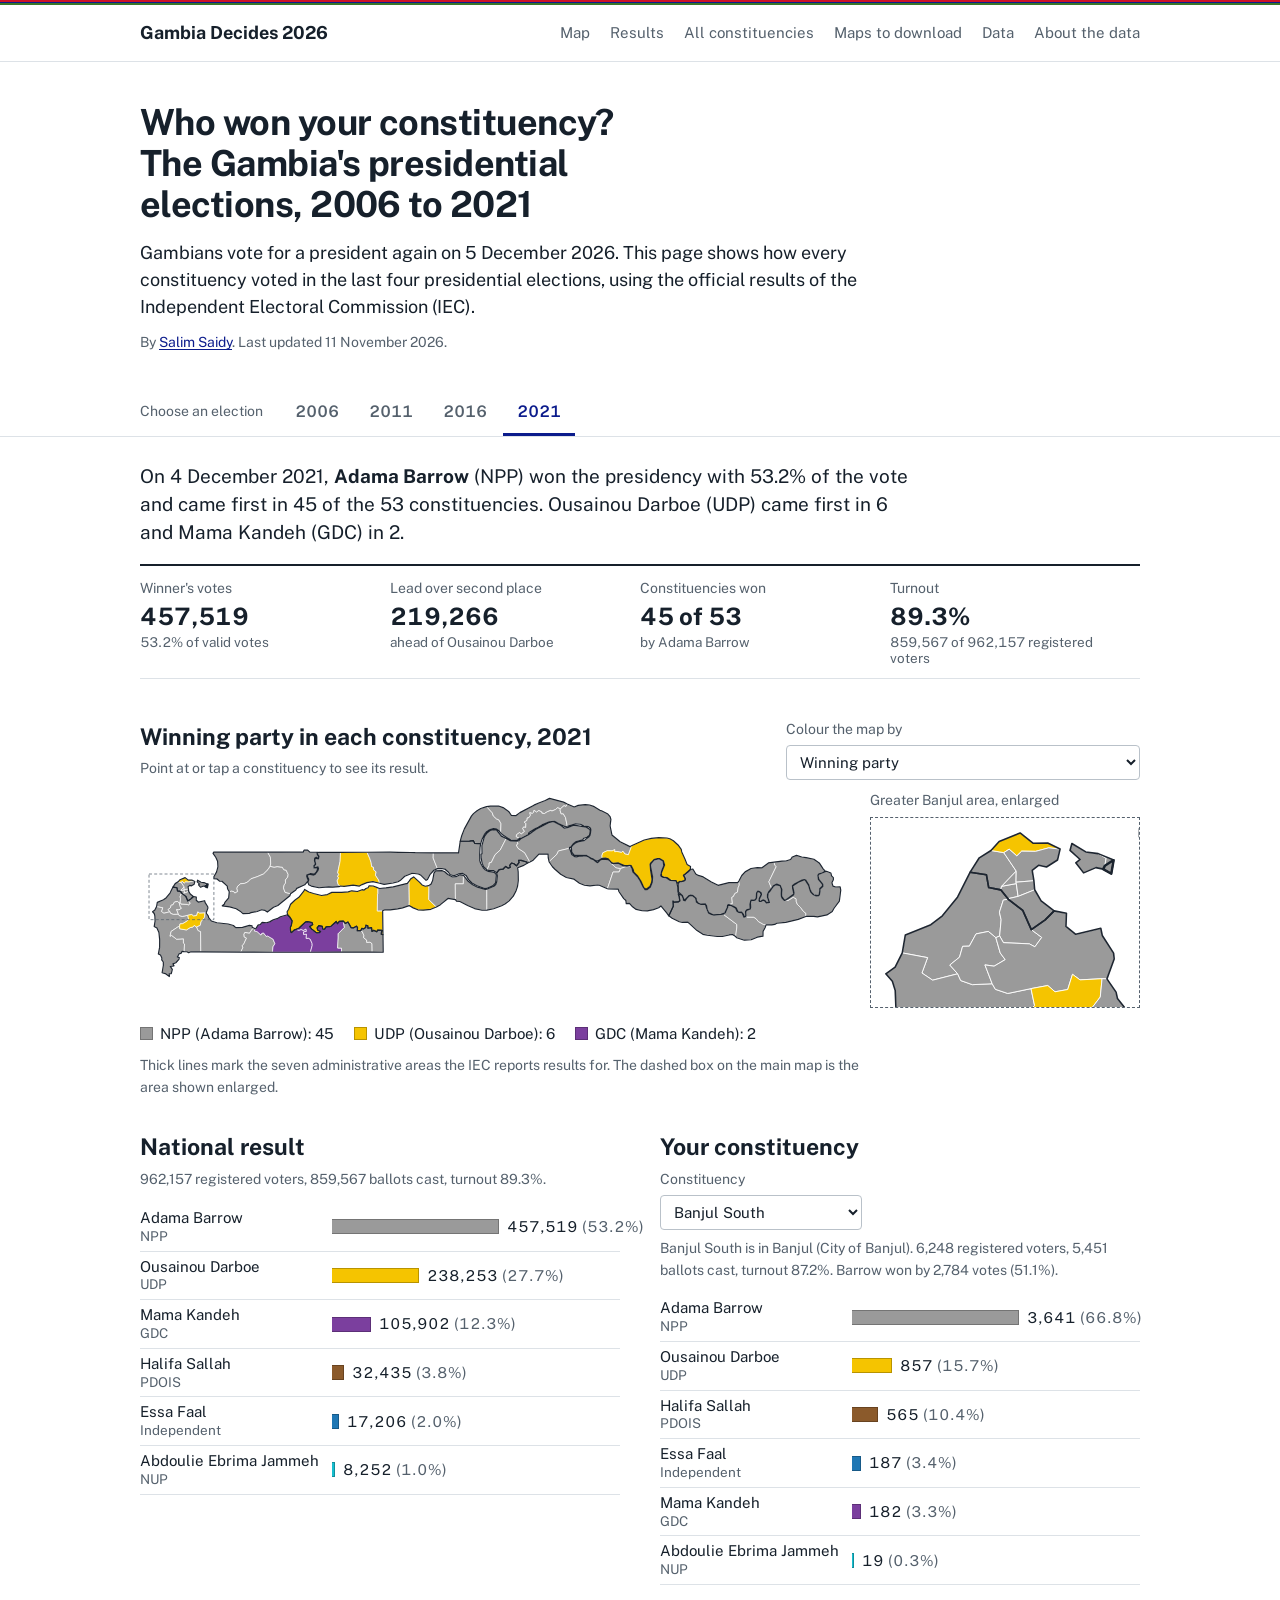
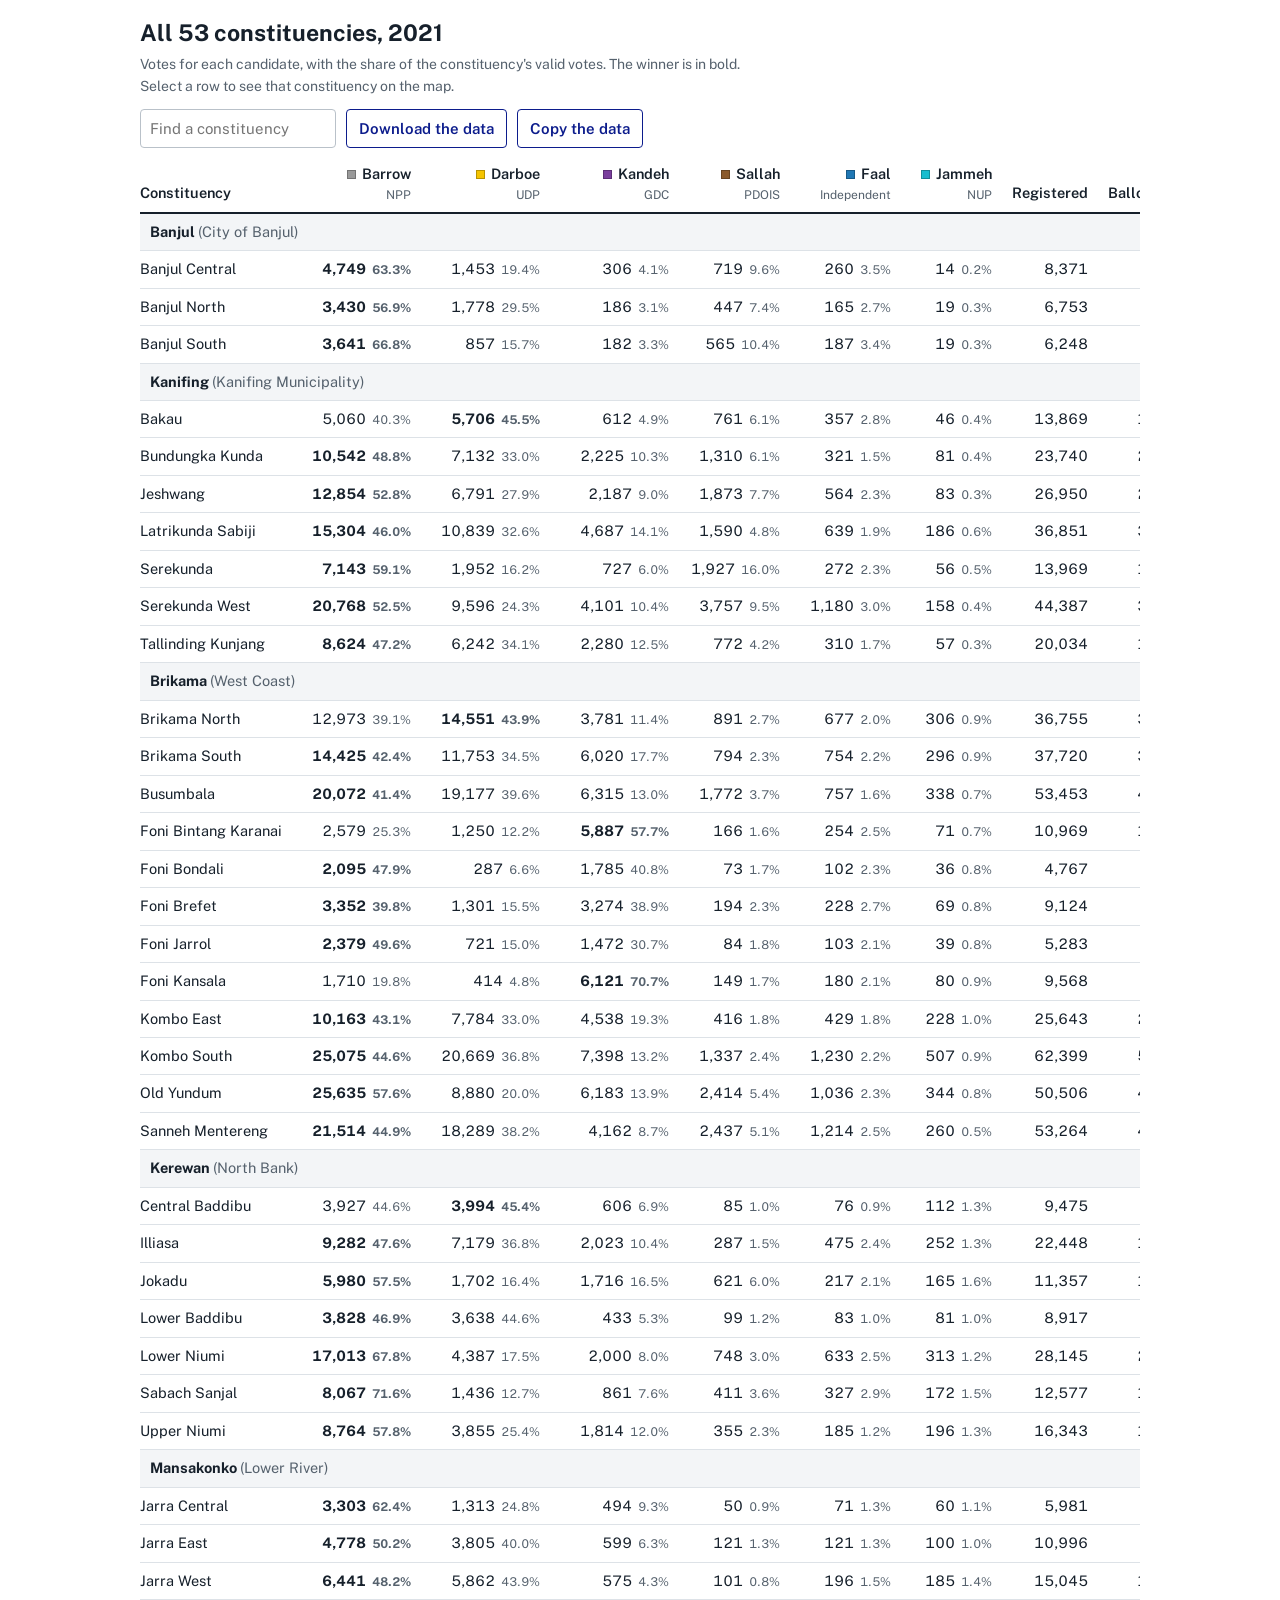
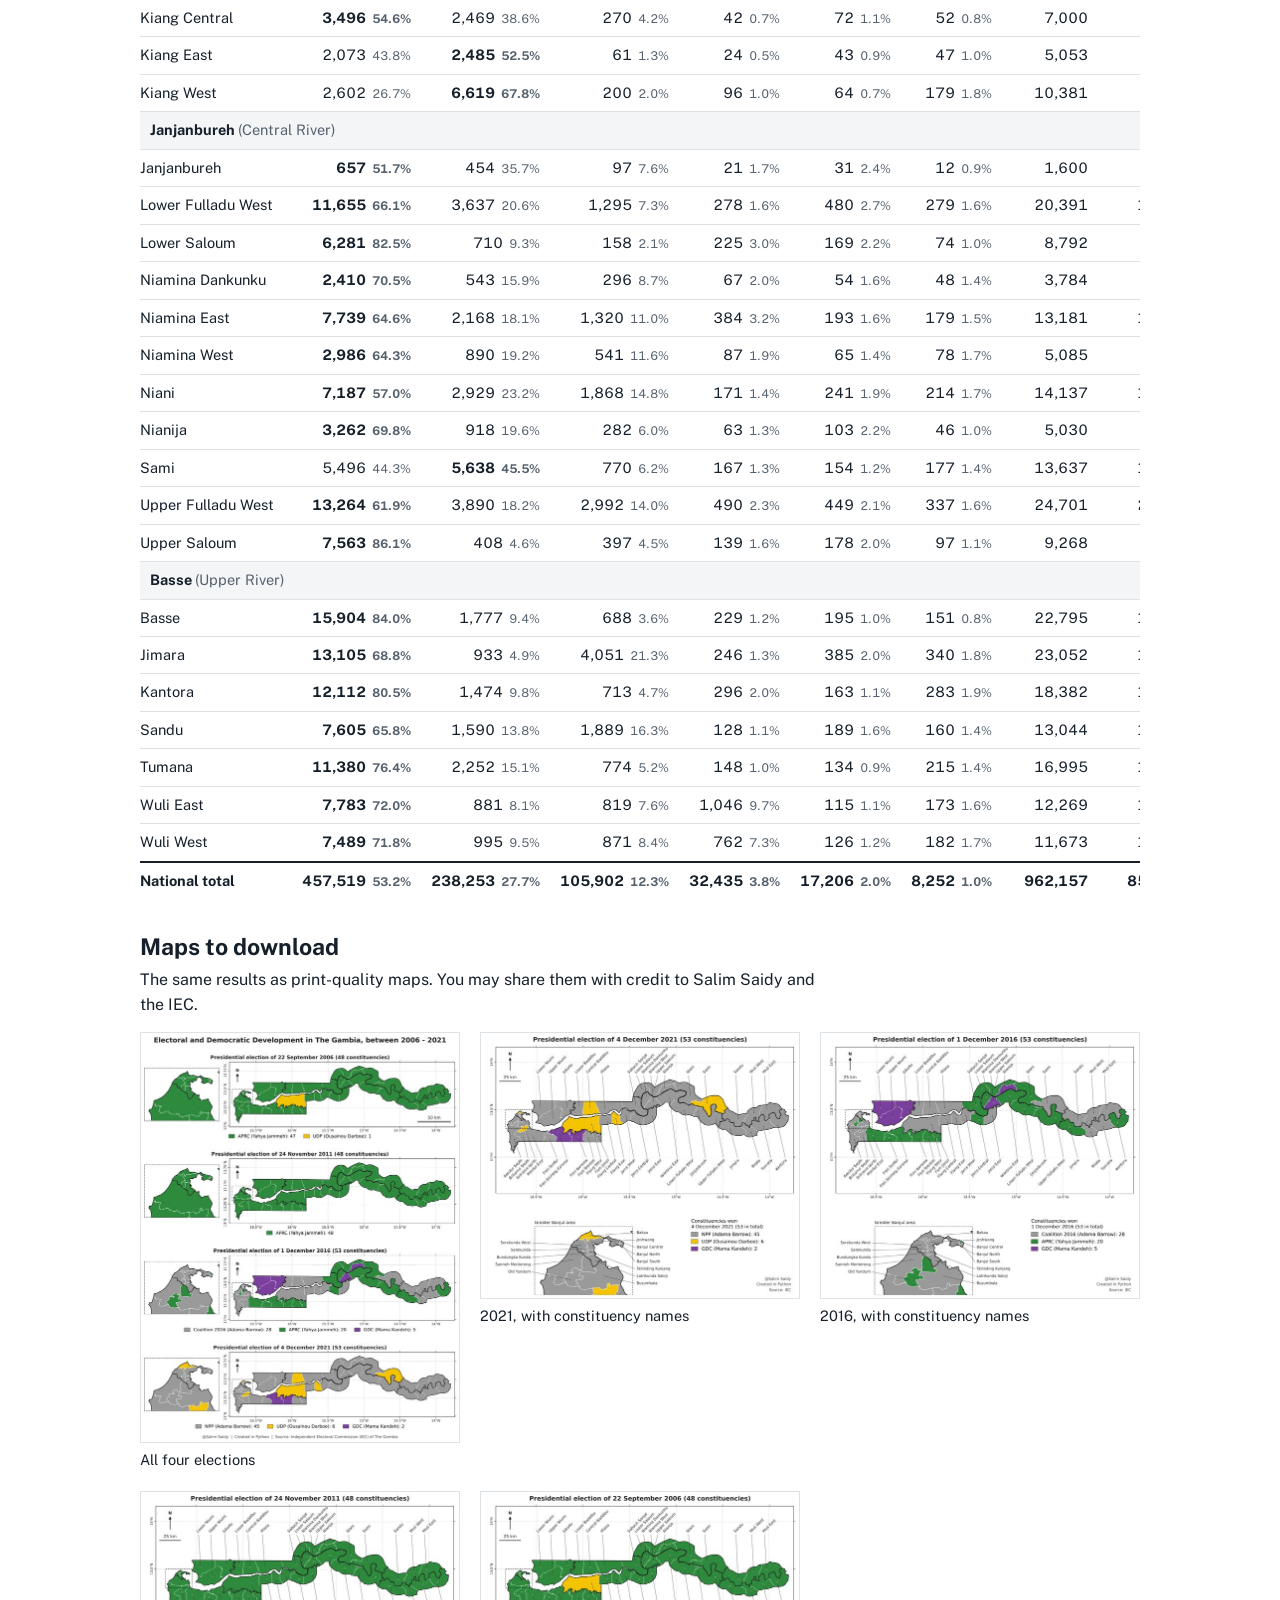
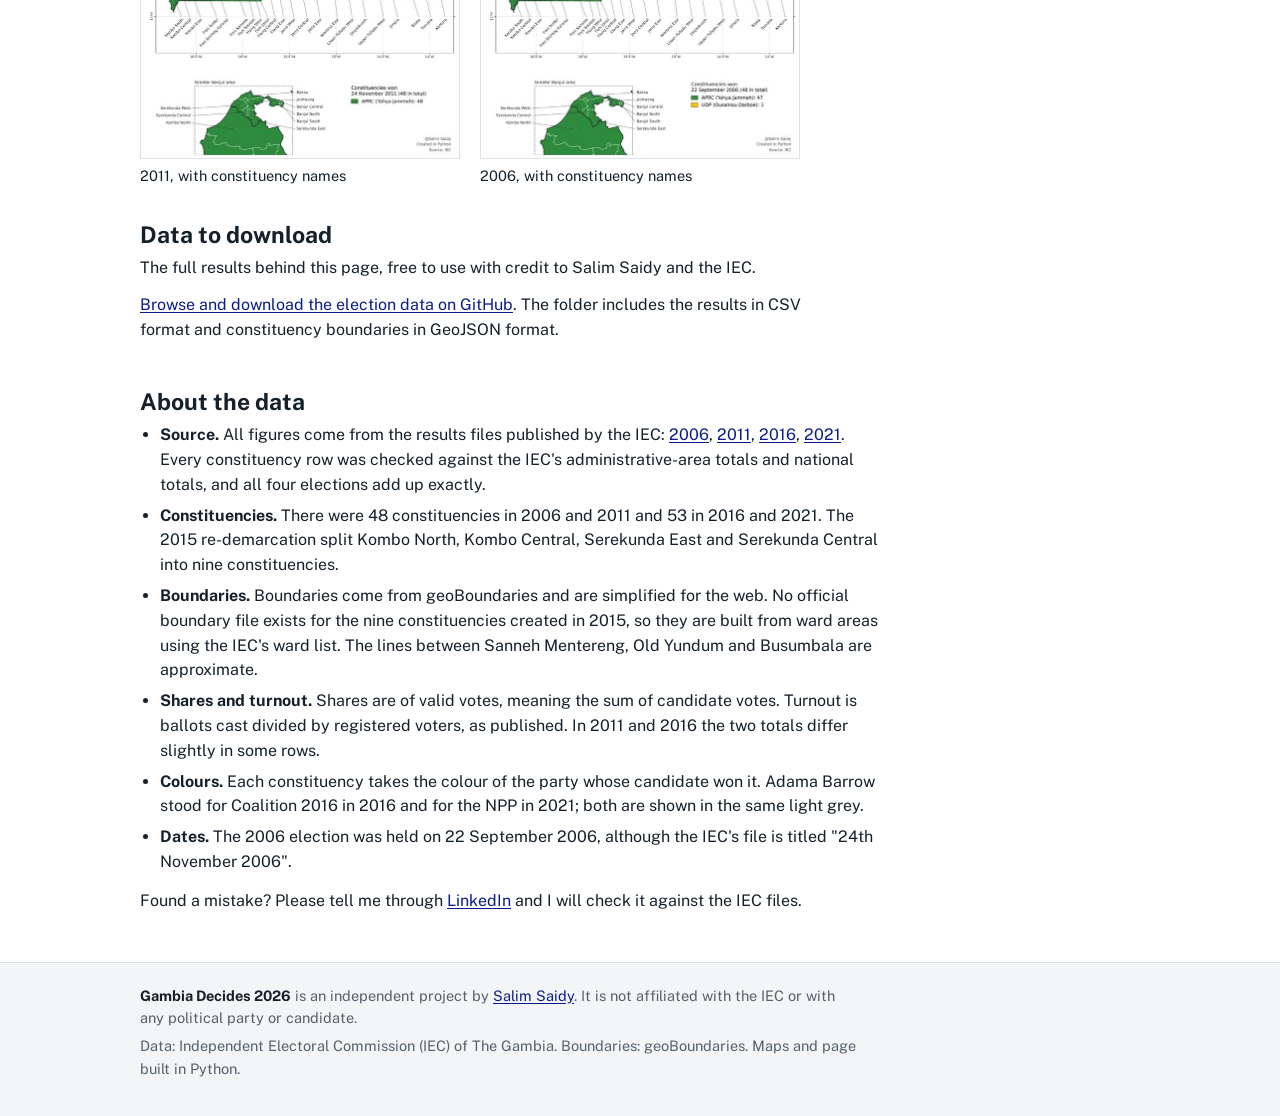
==== commit 7ac22f12: "Link election data to GitHub and update author links" ====
--- a/gambia-decides/index.html
+++ b/gambia-decides/index.html
@@ -161,7 +161,7 @@
   <header class="intro">
     <h1>Who won your constituency? The Gambia's presidential elections, 2006 to 2021</h1>
     <p class="lede">Gambians vote for a president again on 5 December 2026. This page shows how every constituency voted in the last four presidential elections, using the official results of the Independent Electoral Commission (IEC).</p>
-    <p class="byline">By <a href="https://salimsaidy.github.io/">Salim Saidy</a>. Last updated 11 November 2026.</p>
+    <p class="byline">By <a href="https://salimsaidy.github.io/about.html">Salim Saidy</a>. Last updated 11 November 2026.</p>
   </header>
 </div>
 
@@ -236,12 +236,7 @@
   <section id="data">
     <h2>Data to download</h2>
     <p>The full results behind this page, free to use with credit to Salim Saidy and the IEC.</p>
-    <ul class="files">
-      <li><a href="data/gambia_presidential_constituency_results_2006_2021.csv" download>Constituency results, 2006 to 2021 (CSV)</a><span>Every candidate's votes in every constituency in all four elections. 765 rows.</span></li>
-      <li><a href="data/gambia_presidential_area_results_2006_2021.csv" download>Administrative area and national results, 2006 to 2021 (CSV)</a><span>The same results for the seven administrative areas, plus national totals. 120 rows.</span></li>
-      <li><a href="data/gambia_constituencies_53_post2015.geojson" download>Constituency boundaries, 53 constituencies (GeoJSON)</a><span>Used for 2016 and 2021. For mapping software such as QGIS, R or Python.</span></li>
-      <li><a href="data/gambia_constituencies_48_pre2015.geojson" download>Constituency boundaries, 48 constituencies (GeoJSON)</a><span>Used for 2006 and 2011.</span></li>
-    </ul>
+    <p><a href="https://github.com/salimsaidy/salimsaidy.github.io/tree/main/gambia-decides/data">Browse and download the election data on GitHub</a>. The folder includes the results in CSV format and constituency boundaries in GeoJSON format.</p>
   </section>
 
   <section id="method" class="method">
@@ -259,7 +254,7 @@
 </main>
 
 <footer><div class="wrap">
-  <p><strong>Gambia Decides 2026</strong> is an independent project by <a href="https://salimsaidy.github.io/">Salim Saidy</a>. It is not affiliated with the IEC or with any political party or candidate.</p>
+  <p><strong>Gambia Decides 2026</strong> is an independent project by <a href="https://salimsaidy.github.io/about.html">Salim Saidy</a>. It is not affiliated with the IEC or with any political party or candidate.</p>
   <p>Data: Independent Electoral Commission (IEC) of The Gambia. Boundaries: geoBoundaries. Maps and page built in Python.</p>
 </div></footer>
 <div class="tip" id="tip"></div>
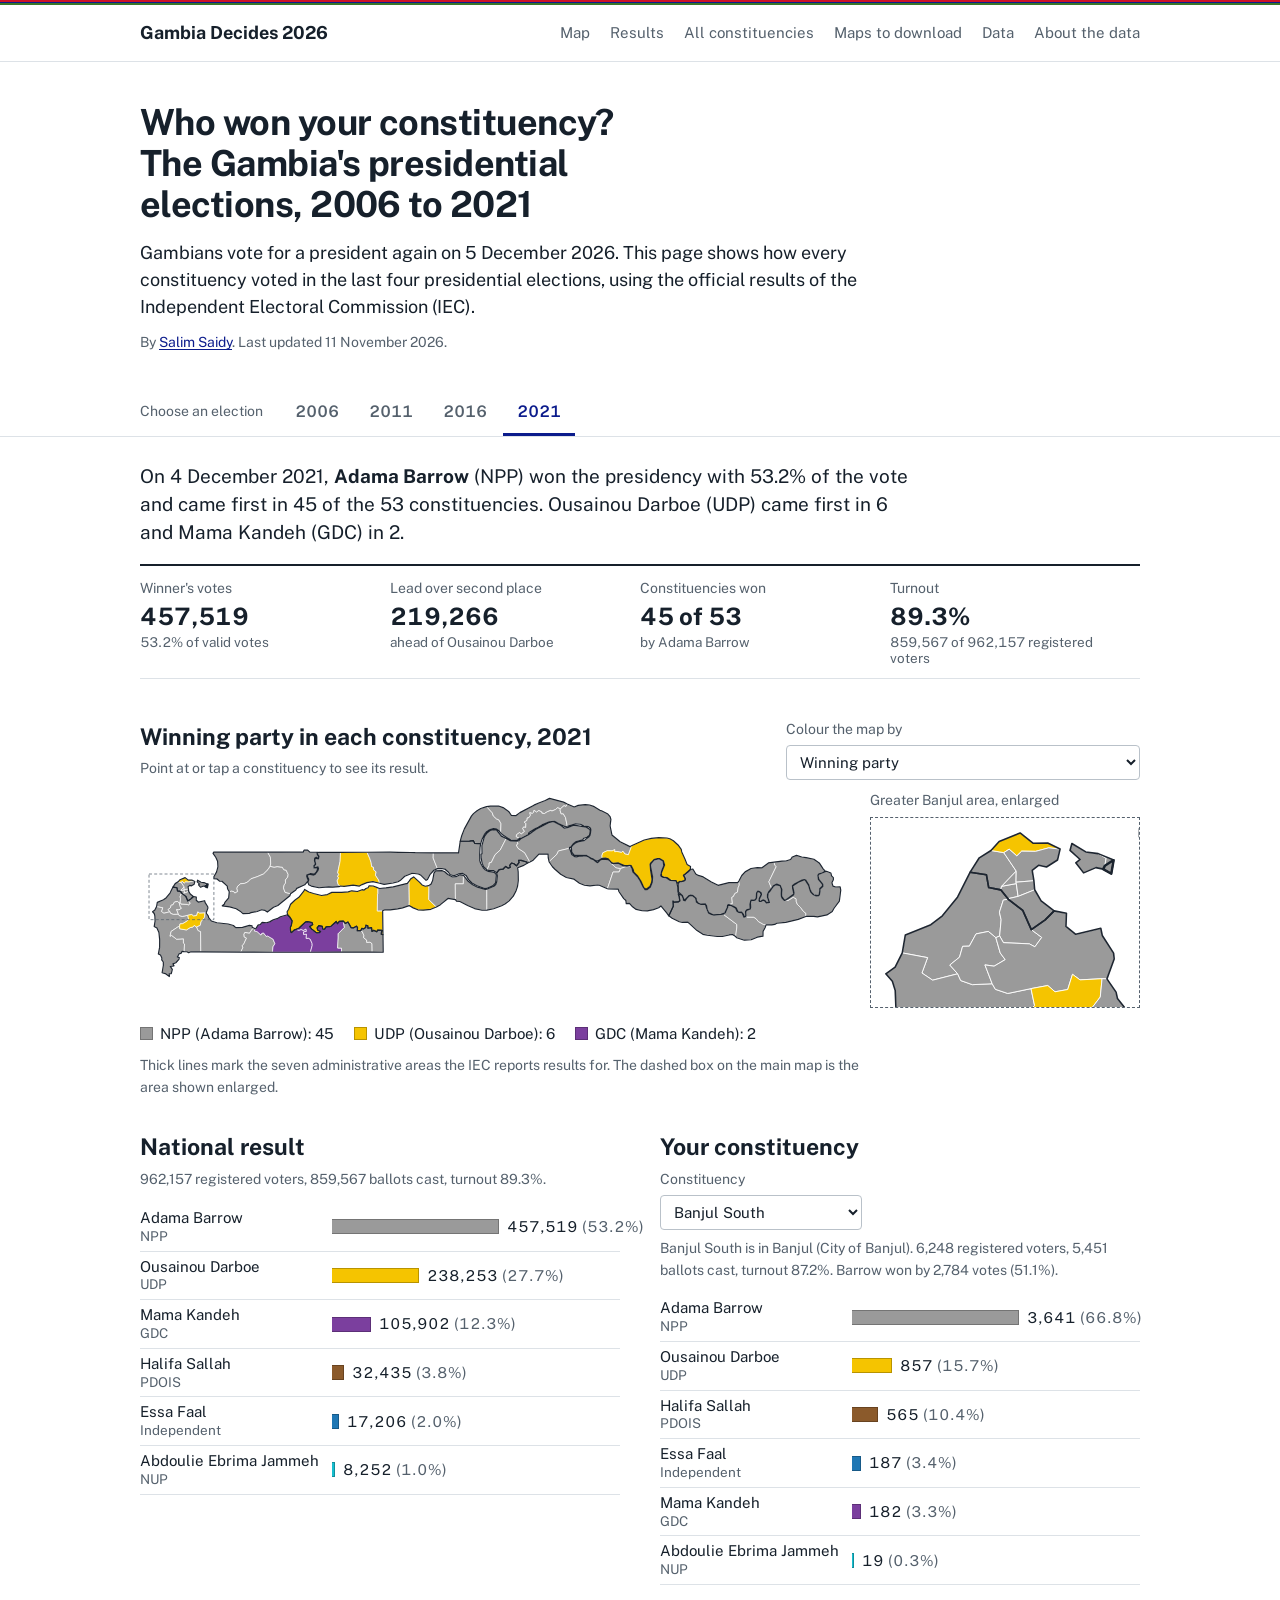
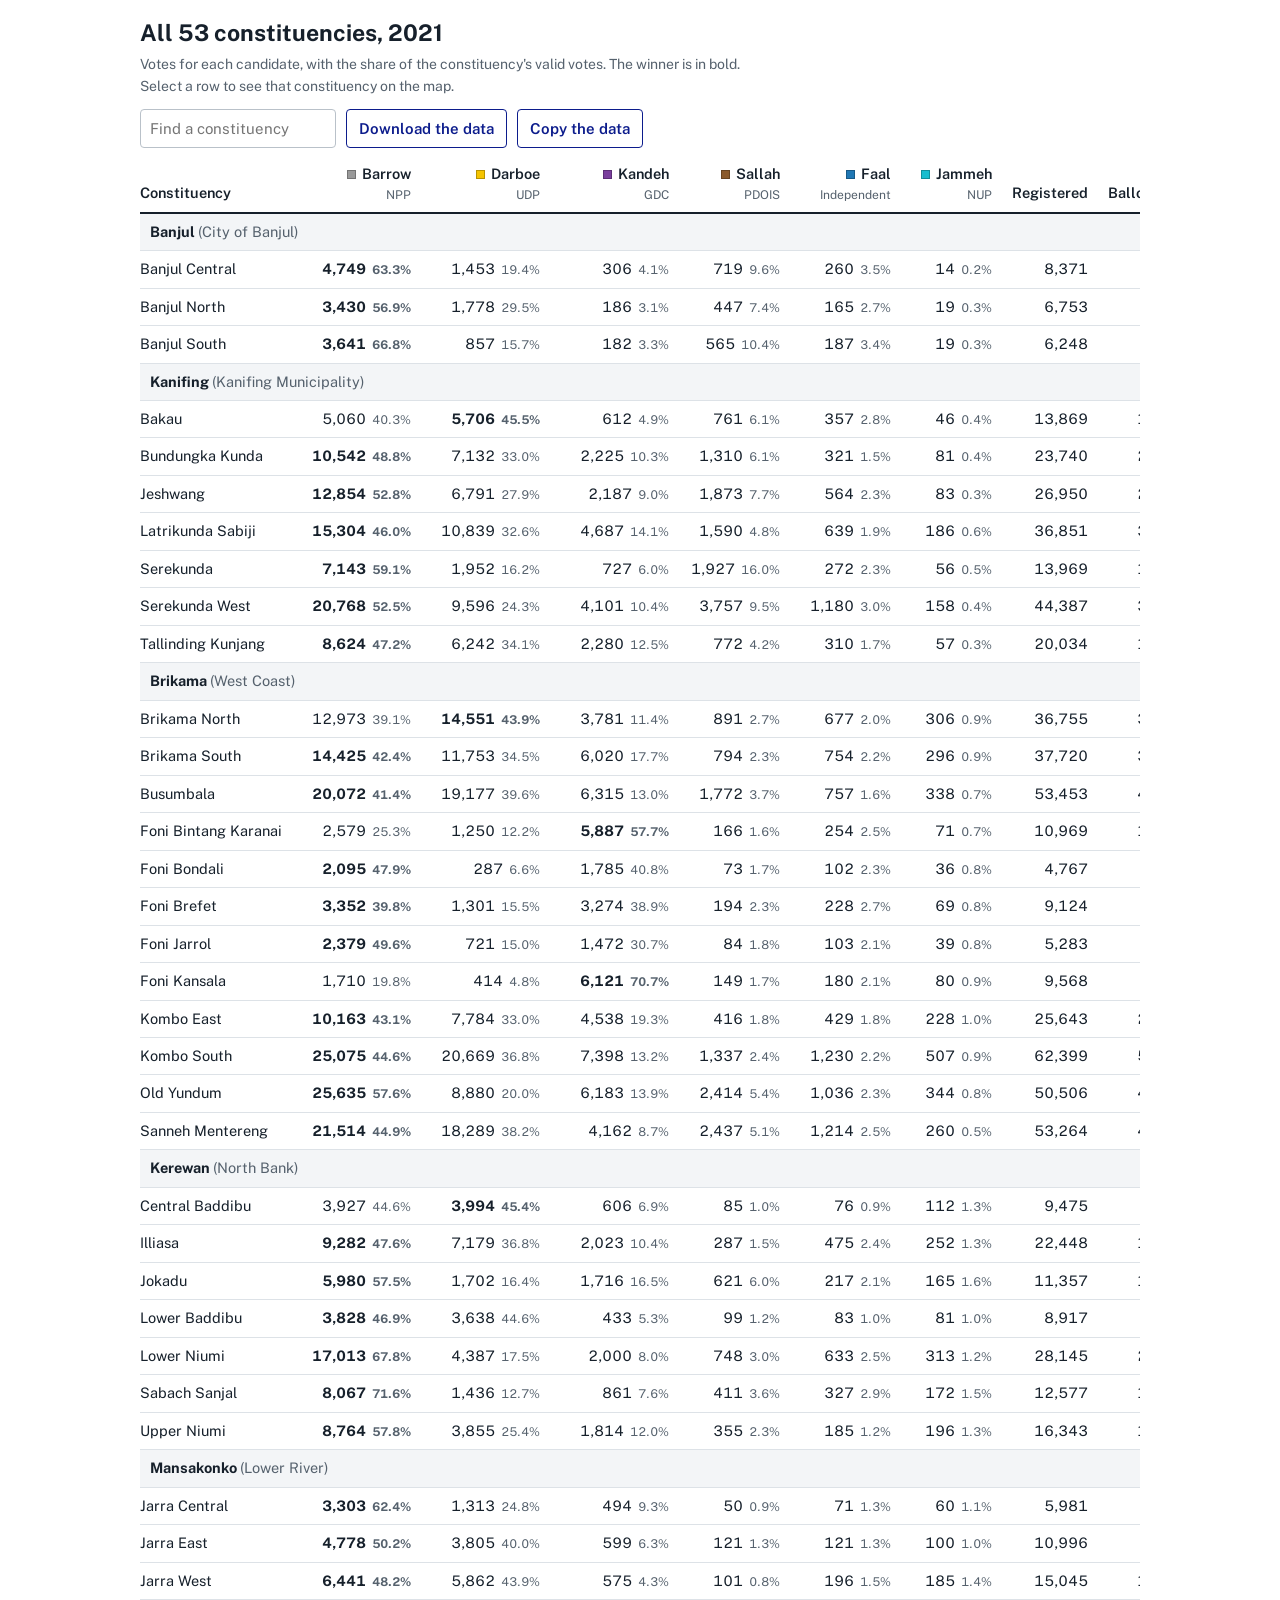
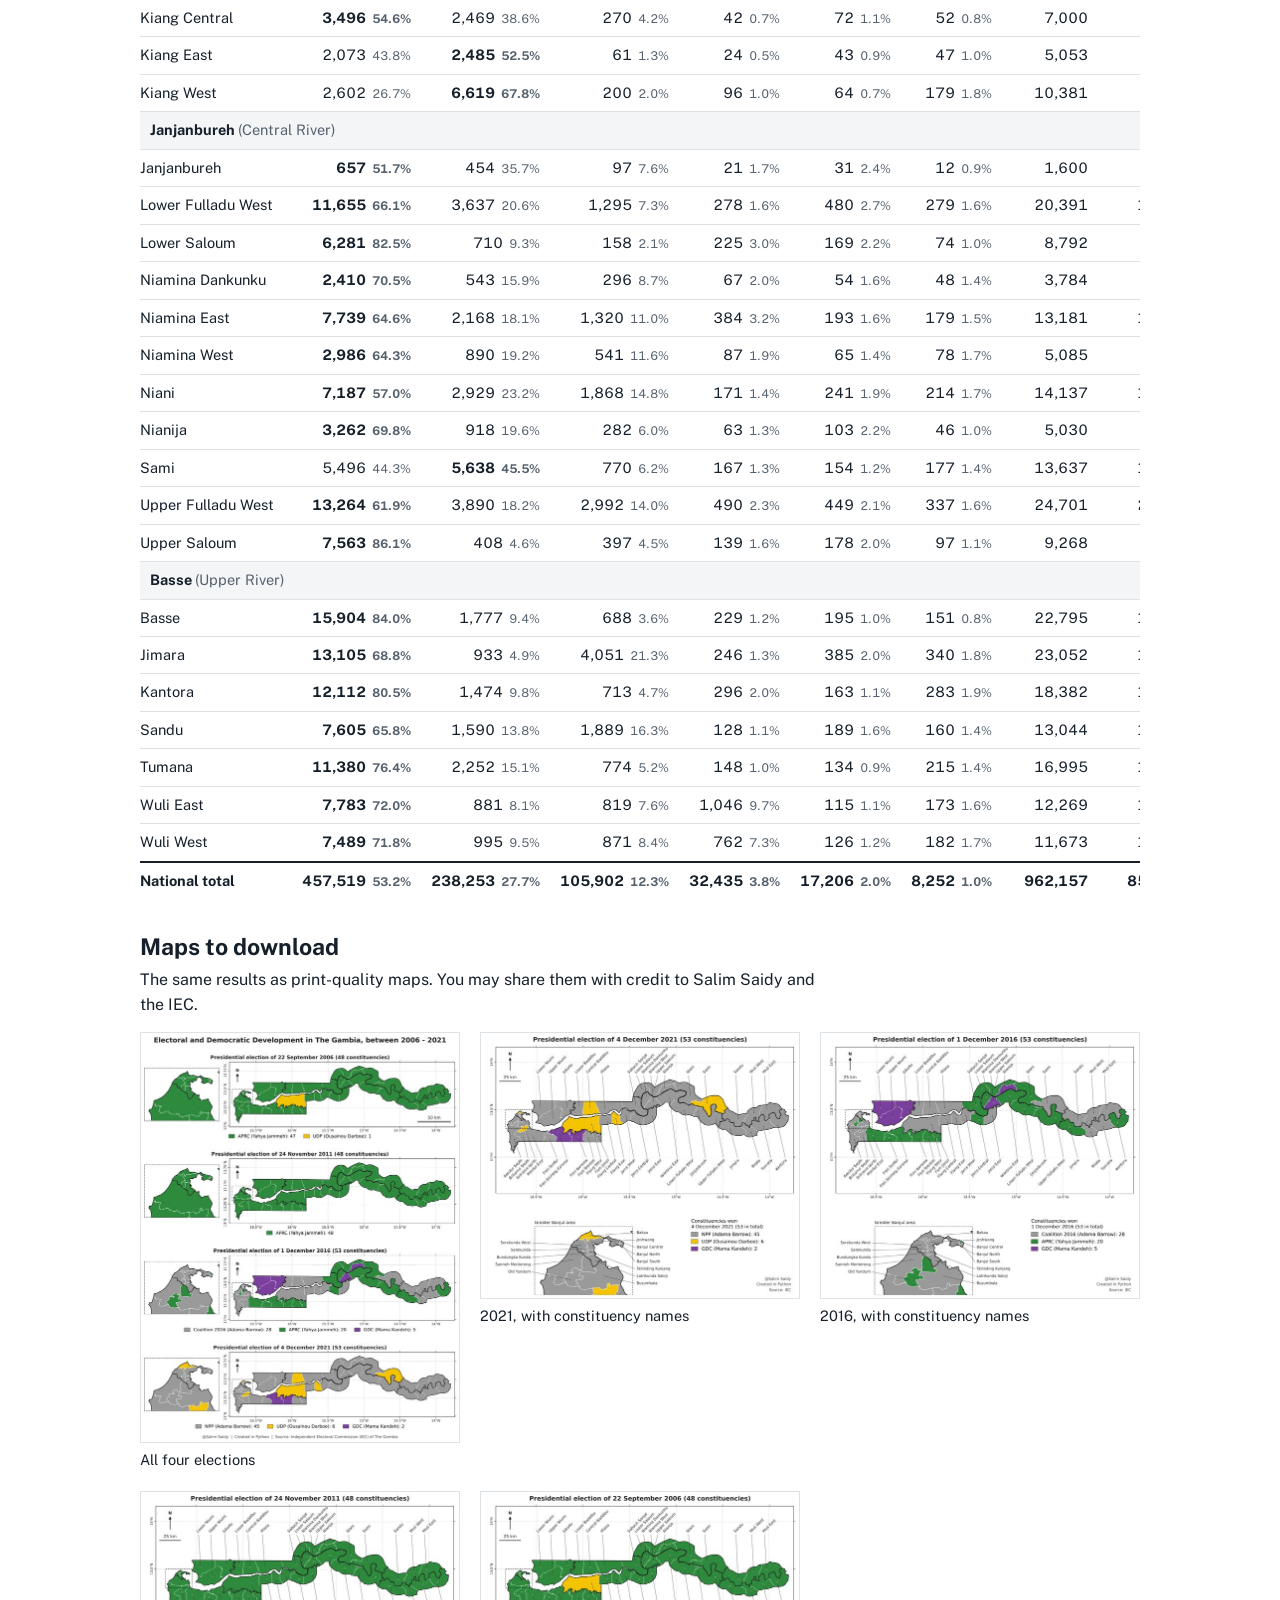
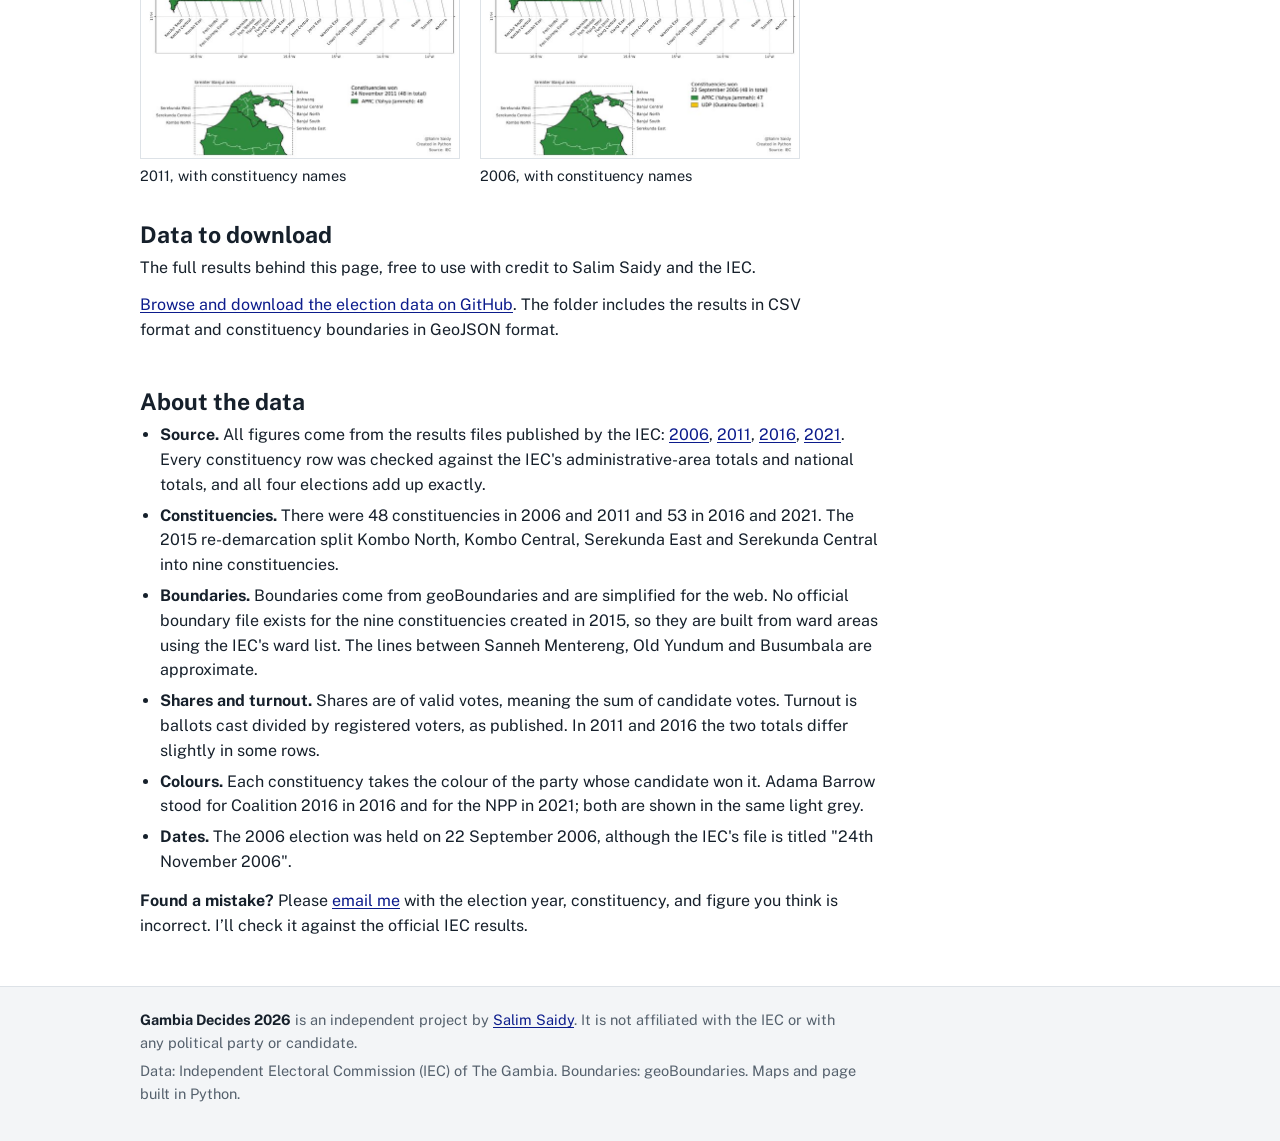
==== commit f35c3152: "Use email for election data corrections" ====
--- a/gambia-decides/index.html
+++ b/gambia-decides/index.html
@@ -249,7 +249,7 @@
       <li><strong>Colours.</strong> Each constituency takes the colour of the party whose candidate won it. Adama Barrow stood for Coalition 2016 in 2016 and for the NPP in 2021; both are shown in the same light grey.</li>
       <li><strong>Dates.</strong> The 2006 election was held on 22 September 2006, although the IEC's file is titled "24th November 2006".</li>
     </ul>
-    <p style="margin-top:14px">Found a mistake? Please tell me through <a href="https://www.linkedin.com/in/salim-a-saidy">LinkedIn</a> and I will check it against the IEC files.</p>
+    <p style="margin-top:14px"><strong>Found a mistake?</strong> Please <a href="mailto:saidysalim6@gmail.com">email me</a> with the election year, constituency, and figure you think is incorrect. I’ll check it against the official IEC results.</p>
   </section>
 </main>
 
